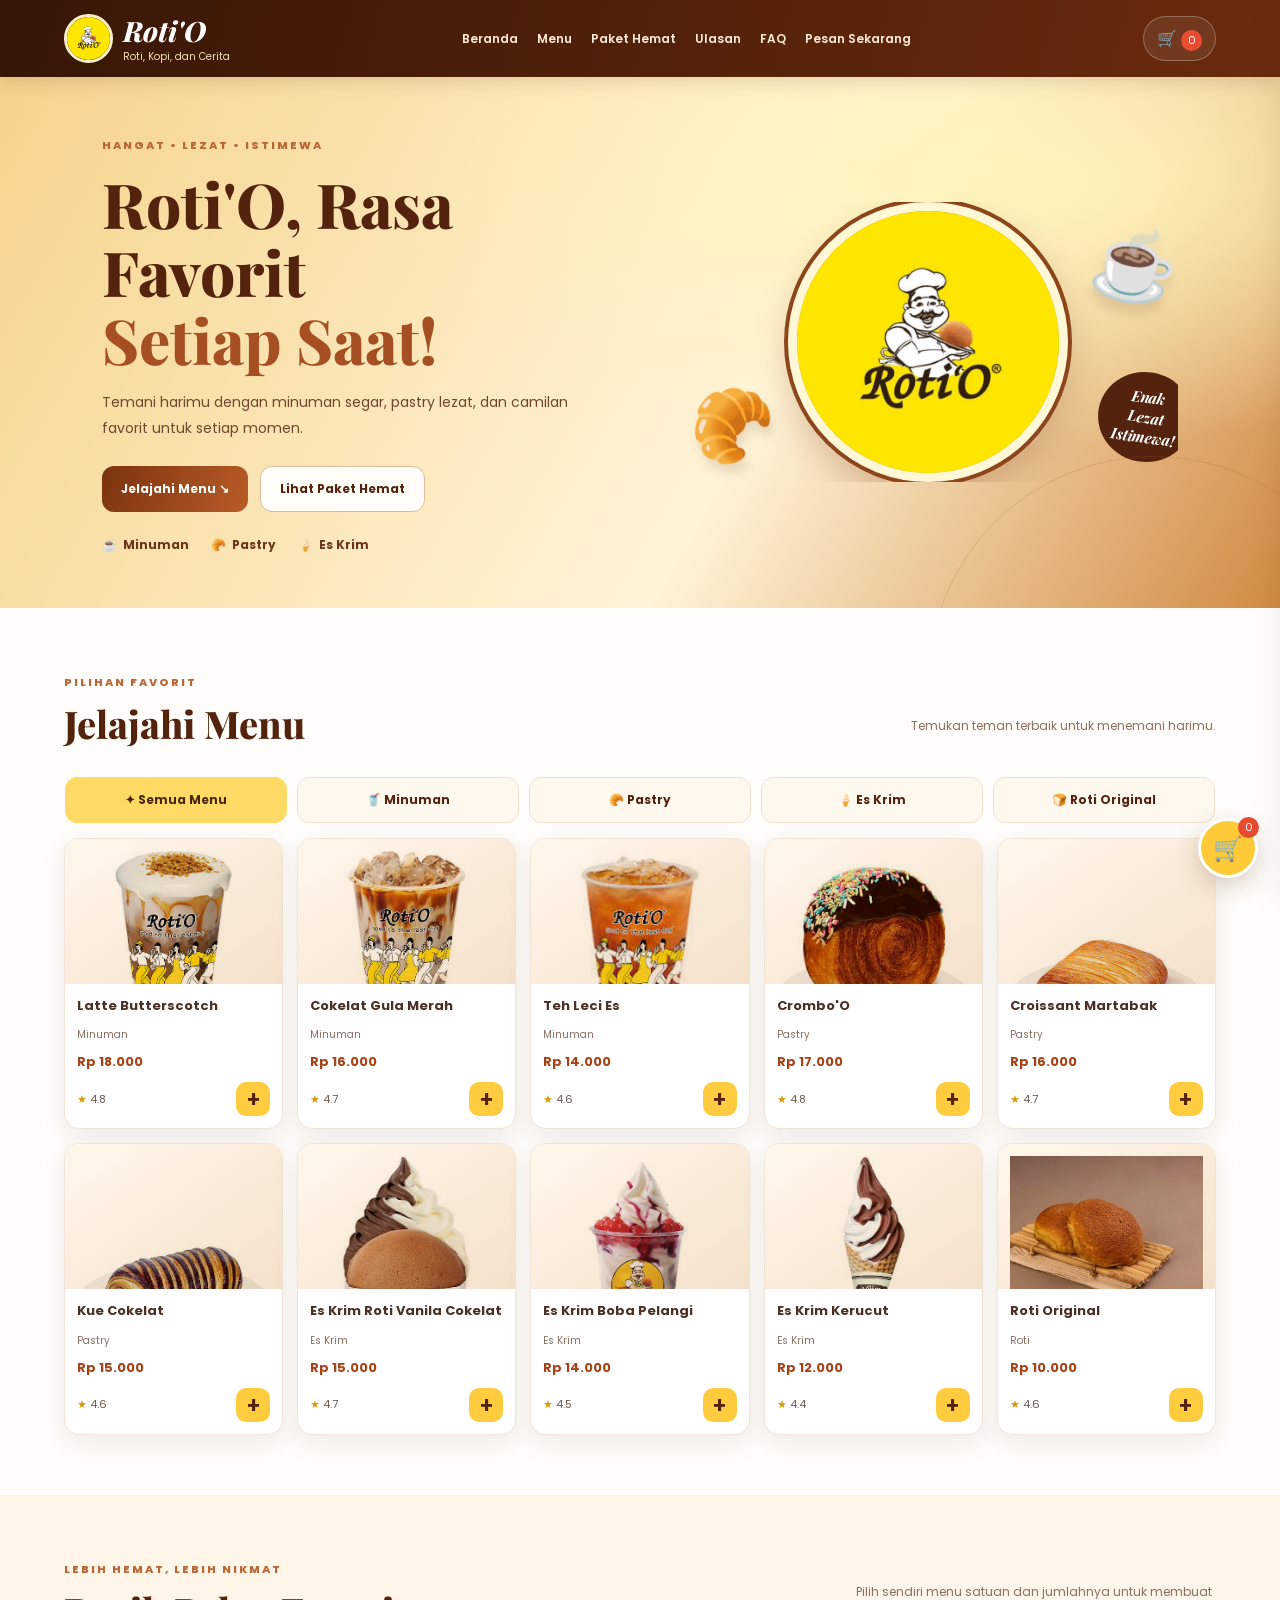
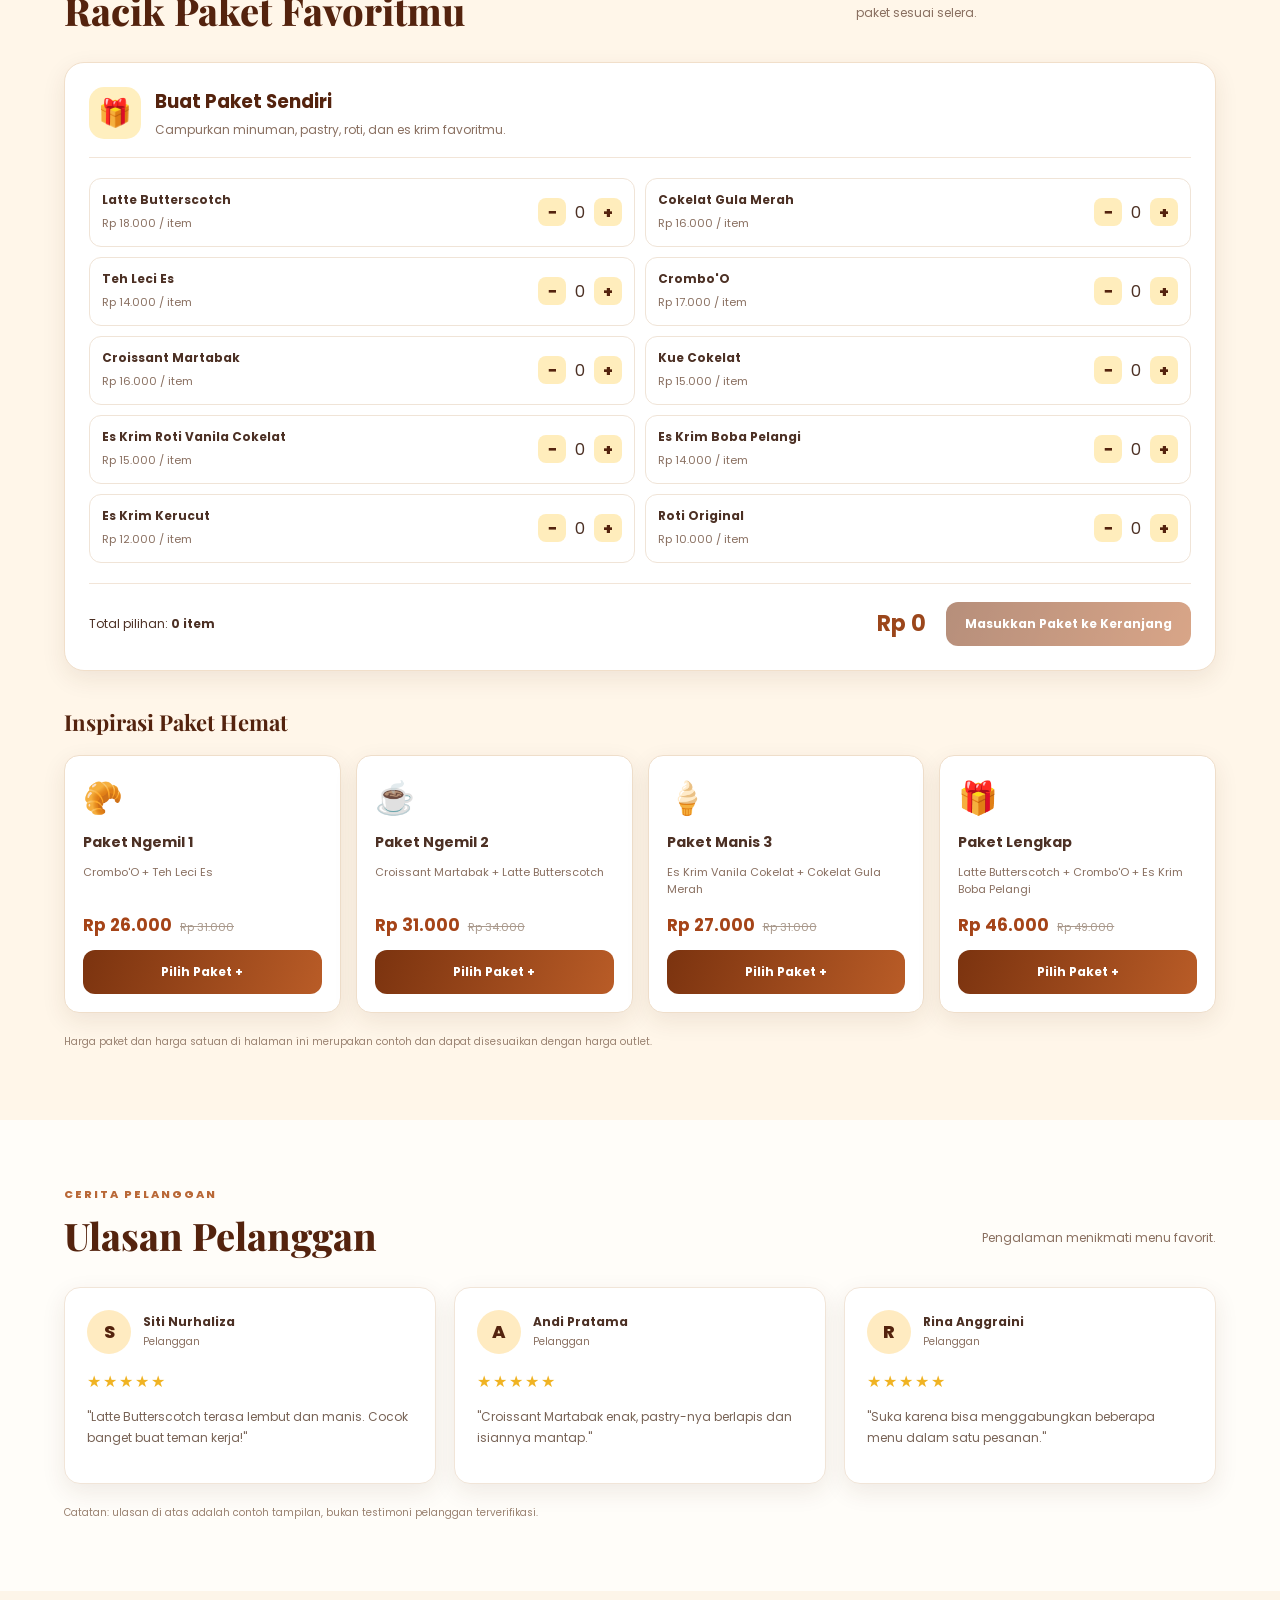
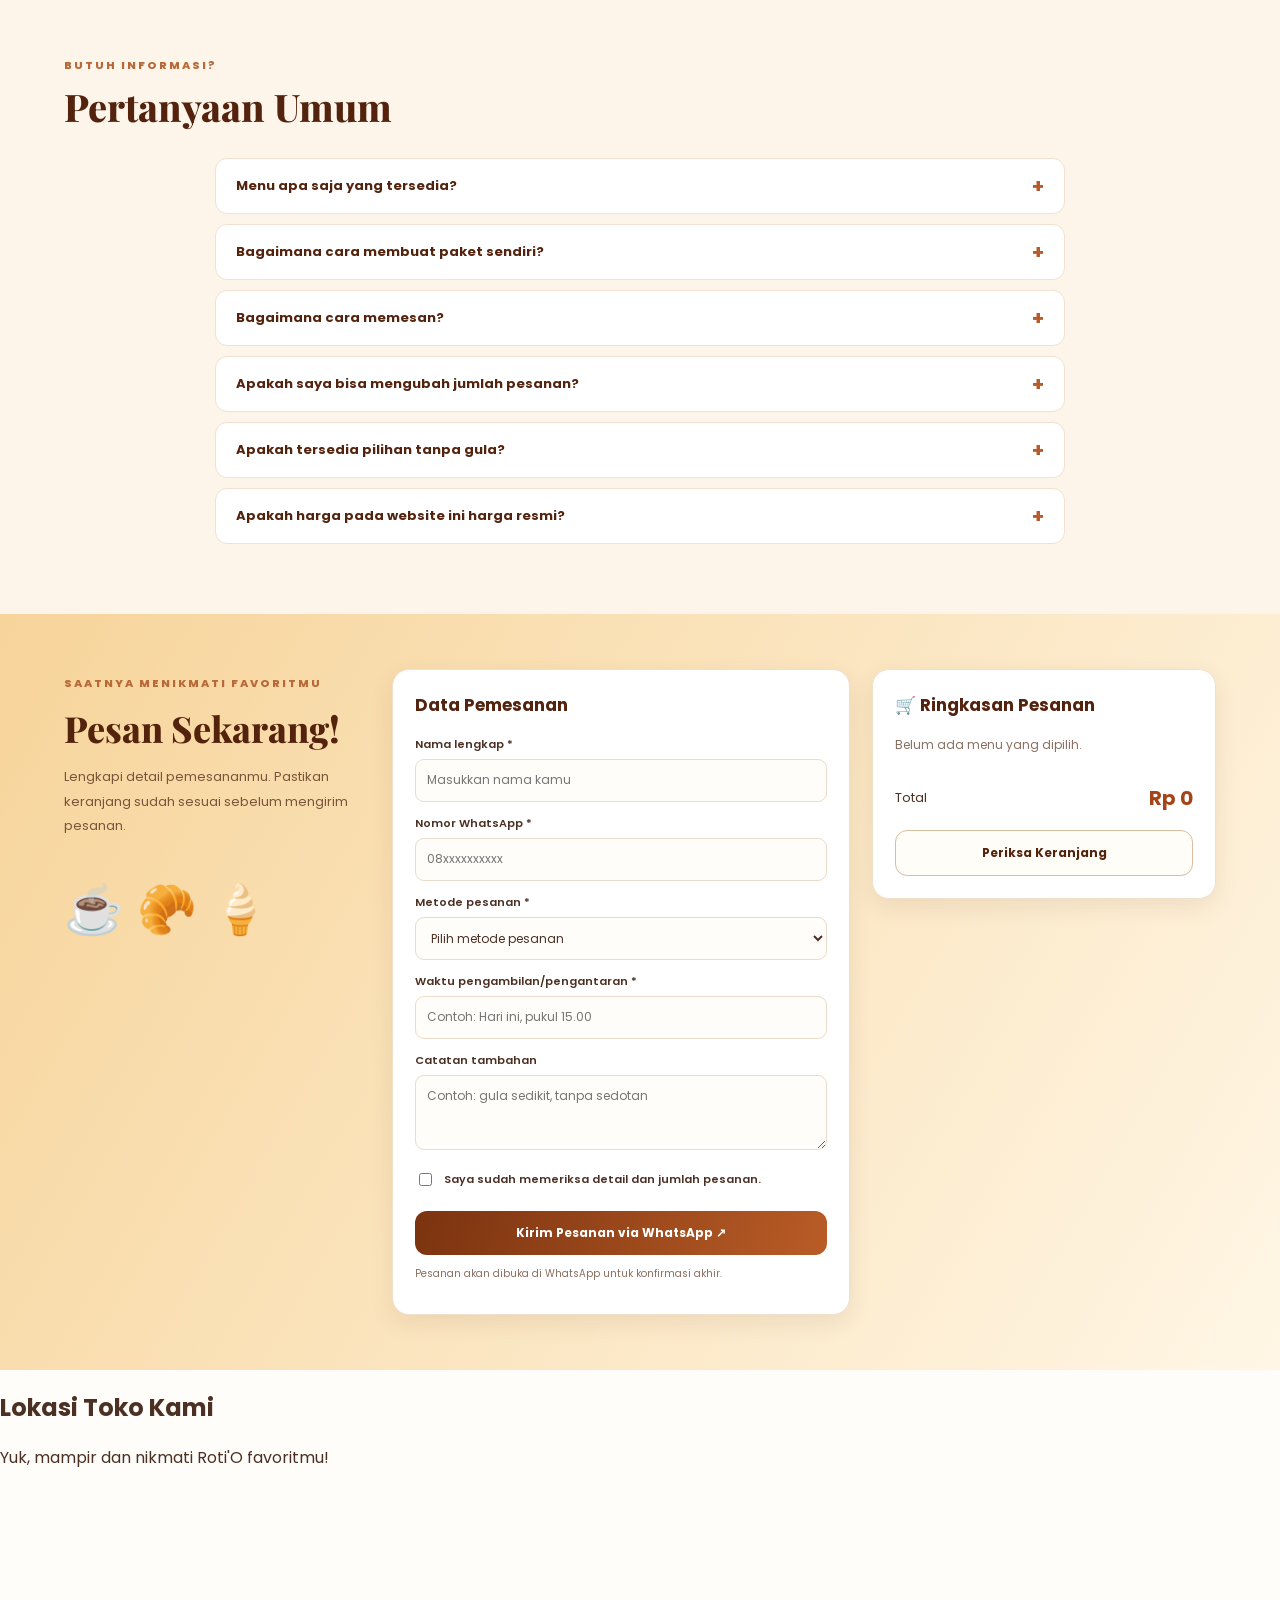
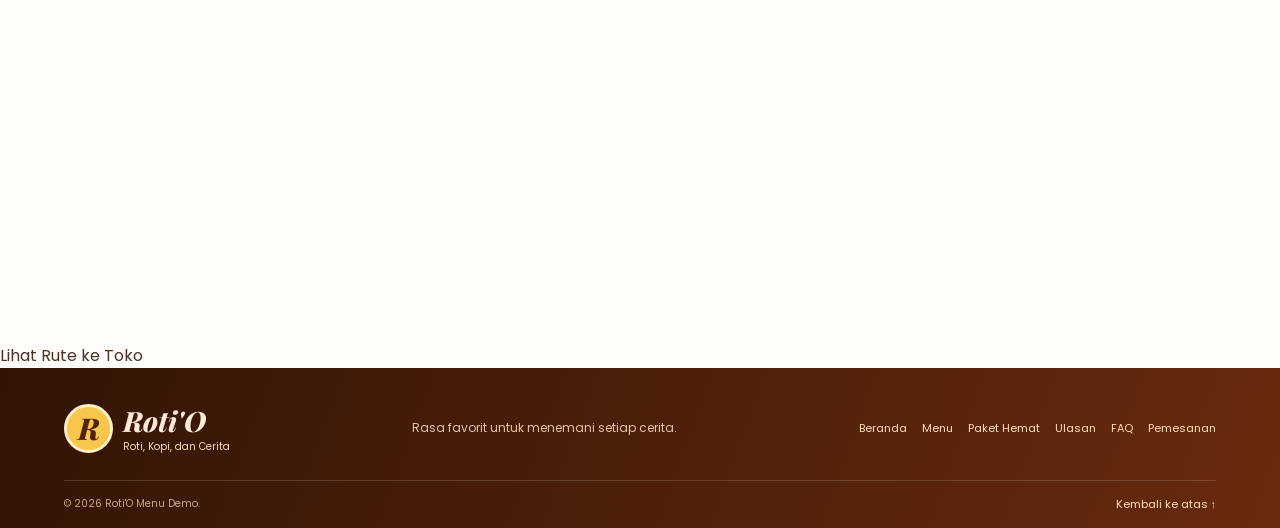
==== index.html @ cf4d36ee "Update Google Maps iframe and link" ====
<!DOCTYPE html>
<html lang="id">
<head>
  <meta charset="UTF-8">
  <meta name="viewport" content="width=device-width, initial-scale=1.0">
  <meta name="theme-color" content="#5b260e">
  <title>Roti'O - Rasa Favorit Setiap Saat</title>
  <link rel="stylesheet" href="style.css">
  <link rel="preconnect" href="https://fonts.googleapis.com">
  <link href="https://fonts.googleapis.com/css2?family=Poppins:wght@400;500;600;700;800&family=Playfair+Display:wght@700;800&display=swap" rel="stylesheet">
</head>
<body>

<header class="header" id="beranda">
  <a href="#beranda" class="brand">
    <img src="hero.png" alt="Logo Roti'O" class="logo">
    <span><b>Roti'O</b><small>Roti, Kopi, dan Cerita</small></span>
  </a>

  <button class="menu-toggle" id="menuToggle" aria-label="Buka navigasi">☰</button>

  <nav class="navigation" id="navigation">
    <a href="#beranda">Beranda</a>
    <a href="#menu">Menu</a>
    <a href="#paket">Paket Hemat</a>
    <a href="#ulasan">Ulasan</a>
    <a href="#faq">FAQ</a>
    <a href="#pemesanan">Pesan Sekarang</a>
  </nav>

  <button class="header-cart" id="headerCart" aria-label="Buka keranjang">
    🛒 <span id="headerCount">0</span>
  </button>
</header>

<main>
  <section class="hero">
    <div class="hero-content">
      <span class="eyebrow">HANGAT • LEZAT • ISTIMEWA</span>
      <h1>Roti'O, Rasa Favorit <span>Setiap Saat!</span></h1>
      <p>Temani harimu dengan minuman segar, pastry lezat, dan camilan favorit untuk setiap momen.</p>
      <div class="hero-actions">
        <a href="#menu" class="btn btn-primary">Jelajahi Menu ↘</a>
        <a href="#paket" class="btn btn-outline">Lihat Paket Hemat</a>
      </div>
      <div class="hero-stats">
        <span>☕ <b>Minuman</b></span>
        <span>🥐 <b>Pastry</b></span>
        <span>🍦 <b>Es Krim</b></span>
      </div>
    </div>

    <div class="hero-visual">
      <div class="hero-circle">
          <img src="hero.png" alt="Logo Roti'O">
      </div>
      <div class="hero-food food-one">🥐</div>
      <div class="hero-food food-two">☕</div>
      <div class="hero-sticker">Enak<br>Lezat<br>Istimewa!</div>
    </div>
  </section>

  <section class="section" id="menu">
    <div class="section-heading">
      <div><span class="eyebrow">PILIHAN FAVORIT</span><h2>Jelajahi Menu</h2></div>
      <p>Temukan teman terbaik untuk menemani harimu.</p>
    </div>

    <div class="category-nav" id="categoryNav">
      <button class="category active" data-category="Semua">✦ Semua Menu</button>
      <button class="category" data-category="Minuman">🥤 Minuman</button>
      <button class="category" data-category="Pastry">🥐 Pastry</button>
      <button class="category" data-category="Es Krim">🍦 Es Krim</button>
      <button class="category" data-category="Roti">🍞 Roti Original</button>
    </div>

    <div class="menu-grid" id="menuGrid"></div>
  </section>

  <section class="section package-section" id="paket">
    <div class="section-heading">
      <div><span class="eyebrow">LEBIH HEMAT, LEBIH NIKMAT</span><h2>Racik Paket Favoritmu</h2></div>
      <p>Pilih sendiri menu satuan dan jumlahnya untuk membuat paket sesuai selera.</p>
    </div>

    <div class="package-builder">
      <div class="builder-intro">
        <span class="builder-icon">🎁</span>
        <div><h3>Buat Paket Sendiri</h3><p>Campurkan minuman, pastry, roti, dan es krim favoritmu.</p></div>
      </div>
      <div id="packageChoices" class="package-choices"></div>
      <div class="builder-footer">
        <span>Total pilihan: <b id="packageQuantity">0 item</b></span>
        <strong id="packageTotal">Rp0</strong>
        <button class="btn btn-primary" id="addPackage">Masukkan Paket ke Keranjang</button>
      </div>
    </div>

    <h3 class="subheading">Inspirasi Paket Hemat</h3>
    <div class="preset-grid" id="presetGrid"></div>
    <p class="disclaimer">Harga paket dan harga satuan di halaman ini merupakan contoh dan dapat disesuaikan dengan harga outlet.</p>
  </section>

  <section class="section review-section" id="ulasan">
    <div class="section-heading">
      <div><span class="eyebrow">CERITA PELANGGAN</span><h2>Ulasan Pelanggan</h2></div>
      <p>Pengalaman menikmati menu favorit.</p>
    </div>
    <div class="review-grid">
      <article class="review-card">
        <div class="review-person"><div class="avatar">S</div><div><b>Siti Nurhaliza</b><small>Pelanggan</small></div></div>
        <div class="stars">★★★★★</div>
        <p>"Latte Butterscotch terasa lembut dan manis. Cocok banget buat teman kerja!"</p>
      </article>
      <article class="review-card">
        <div class="review-person"><div class="avatar">A</div><div><b>Andi Pratama</b><small>Pelanggan</small></div></div>
        <div class="stars">★★★★★</div>
        <p>"Croissant Martabak enak, pastry-nya berlapis dan isiannya mantap."</p>
      </article>
      <article class="review-card">
        <div class="review-person"><div class="avatar">R</div><div><b>Rina Anggraini</b><small>Pelanggan</small></div></div>
        <div class="stars">★★★★★</div>
        <p>"Suka karena bisa menggabungkan beberapa menu dalam satu pesanan."</p>
      </article>
    </div>
    <p class="disclaimer">Catatan: ulasan di atas adalah contoh tampilan, bukan testimoni pelanggan terverifikasi.</p>
  </section>

  <section class="section faq-section" id="faq">
    <div class="section-heading">
      <div><span class="eyebrow">BUTUH INFORMASI?</span><h2>Pertanyaan Umum</h2></div>
    </div>
    <div class="faq-list">
      <details><summary>Menu apa saja yang tersedia?</summary><p>Tersedia minuman, pastry, es krim, dan roti original. Pilihan dapat dilihat pada bagian Menu.</p></details>
      <details><summary>Bagaimana cara membuat paket sendiri?</summary><p>Buka bagian Paket Hemat, atur jumlah masing-masing menu, lalu masukkan paket ke keranjang.</p></details>
      <details><summary>Bagaimana cara memesan?</summary><p>Pilih menu atau paket, periksa keranjang, isi form pemesanan, lalu kirim detail pesanan melalui WhatsApp.</p></details>
      <details><summary>Apakah saya bisa mengubah jumlah pesanan?</summary><p>Bisa. Gunakan tombol tambah dan kurang pada keranjang sebelum mengirim pesanan.</p></details>
      <details><summary>Apakah tersedia pilihan tanpa gula?</summary><p>Ketersediaan opsi khusus bergantung pada menu dan outlet. Tuliskan permintaanmu di kolom catatan.</p></details>
      <details><summary>Apakah harga pada website ini harga resmi?</summary><p>Harga contoh perlu diperiksa dan diganti dengan harga resmi outlet sebelum website dipublikasikan.</p></details>
    </div>
  </section>

  <section class="order-section" id="pemesanan">
    <div class="order-intro">
      <span class="eyebrow">SAATNYA MENIKMATI FAVORITMU</span>
      <h2>Pesan Sekarang!</h2>
      <p>Lengkapi detail pemesananmu. Pastikan keranjang sudah sesuai sebelum mengirim pesanan.</p>
      <div class="order-decoration">☕ 🥐 🍦</div>
    </div>

    <form id="orderForm" class="order-form">
      <h3>Data Pemesanan</h3>
      <label for="customerName">Nama lengkap *</label>
      <input id="customerName" name="customerName" type="text" placeholder="Masukkan nama kamu" required>

      <label for="customerPhone">Nomor WhatsApp *</label>
      <input id="customerPhone" name="customerPhone" type="tel" placeholder="08xxxxxxxxxx" required>

      <label for="orderType">Metode pesanan *</label>
      <select id="orderType" name="orderType" required>
        <option value="">Pilih metode pesanan</option>
        <option value="Ambil di outlet">Ambil di outlet</option>
        <option value="Antar ke alamat">Antar ke alamat</option>
      </select>

      <label for="pickupTime">Waktu pengambilan/pengantaran *</label>
      <input id="pickupTime" name="pickupTime" type="text" placeholder="Contoh: Hari ini, pukul 15.00" required>

      <div id="addressGroup" class="hidden">
        <label for="customerAddress">Alamat pengantaran *</label>
        <textarea id="customerAddress" name="customerAddress" placeholder="Masukkan alamat lengkap"></textarea>
      </div>

      <label for="notes">Catatan tambahan</label>
      <textarea id="notes" name="notes" placeholder="Contoh: gula sedikit, tanpa sedotan"></textarea>

      <label class="terms"><input type="checkbox" id="agreeTerms" required> Saya sudah memeriksa detail dan jumlah pesanan.</label>
      <button type="submit" class="btn btn-primary submit-order">Kirim Pesanan via WhatsApp ↗</button>
      <p class="form-note">Pesanan akan dibuka di WhatsApp untuk konfirmasi akhir.</p>
    </form>

    <aside class="order-summary">
      <h3>🛒 Ringkasan Pesanan</h3>
      <div id="orderSummaryItems"><p class="empty-text">Belum ada menu yang dipilih.</p></div>
      <div class="summary-total"><span>Total</span><strong id="orderTotal">Rp0</strong></div>
      <button type="button" id="reviewCart" class="btn btn-outline full-width">Periksa Keranjang</button>
    </aside>
  </section>
</main>


<section class="lokasi" id="lokasi">
    <h2>Lokasi Toko Kami</h2>
    <p>Yuk, mampir dan nikmati Roti'O favoritmu!</p>

    <div class="map-container">
        <iframe src="https://www.google.com/maps/embed?pb=!1m18!1m12!1m3!1d3961.1015906563875!2d107.54718071018618!3d-6.878431093091728!2m3!1f0!2f0!3f0!3m2!1i1024!2i768!4f13.1!3m3!1m2!1s0x2e68e5e55989d4a5%3A0x6aa16926b59cdbc6!2sRoti%20O%20Coffee%20Cimahi!5e0!3m2!1sid!2sid!4v1793242354058!5m2!1sid!2sid" width="600" height="450" style="border:0;" allowfullscreen="" loading="lazy" referrerpolicy="strict-origin-when-cross-origin"></iframe>
        </iframe>
    </div>

    <a
        href="https://maps.app.goo.gl/ExKhzPgzn8YVmxwx9"
        target="_blank"
        rel="noopener noreferrer"
        class="tombol-maps">
        Lihat Rute ke Toko
    </a>
</section>

<footer class="footer">
  <div class="footer-main">
    <a class="footer-brand" href="#beranda"><span class="logo">R</span><span><b>Roti'O</b><small>Roti, Kopi, dan Cerita</small></span></a>
    <p>Rasa favorit untuk menemani setiap cerita.</p>
    <div class="footer-links">
      <a href="#beranda">Beranda</a><a href="#menu">Menu</a><a href="#paket">Paket Hemat</a><a href="#ulasan">Ulasan</a><a href="#faq">FAQ</a><a href="#pemesanan">Pemesanan</a>
    </div>
  </div>
  <div class="footer-bottom"><span>© <span id="year"></span> Roti'O Menu Demo.</span><a href="#beranda">Kembali ke atas ↑</a></div>
</footer>

<div class="cart-backdrop" id="cartBackdrop"></div>
<aside class="cart-panel" id="cartPanel" aria-label="Keranjang belanja" aria-hidden="true">
  <div class="cart-header"><div><span class="eyebrow">PESANANMU</span><h2>Keranjang</h2></div><button id="closeCart" class="close-cart" aria-label="Tutup keranjang">✕</button></div>
  <div class="cart-items" id="cartItems"></div>
  <div class="cart-bottom"><div class="summary-total"><span>Total belanja</span><strong id="cartTotal">Rp0</strong></div><button id="goCheckout" class="btn btn-primary full-width">Lanjut ke Pemesanan ↓</button><button id="clearCart" class="clear-cart">Kosongkan keranjang</button></div>
</aside>

<button class="floating-cart" id="floatingCart" aria-label="Buka keranjang">🛒<span id="floatingCount">0</span></button>
<div class="toast" id="toast" role="status"></div>

<script src="script.js"></script>
</body>
</html>
---- style.css ----
:root {
  --brown: #54230e;
  --brown-2: #783716;
  --caramel: #b96837;
  --gold: #f6c64d;
  --cream: #fff8ed;
  --text: #4c3024;
  --muted: #896f60;
  --white: #fff;
  --shadow: 0 8px 24px rgba(83, 40, 17, .09);
}

* {
  box-sizing: border-box;
}

html {
  scroll-behavior: smooth;
  scroll-padding-top: 90px;
}

body {
  margin: 0;
  font-family: 'Poppins', sans-serif;
  color: var(--text);
  background: #fffdf9;
}

a {
  color: inherit;
  text-decoration: none;
}

button,
input,
select,
textarea {
  font: inherit;
}

button {
  cursor: pointer;
}

section[id] {
  scroll-margin-top: 90px;
}

/* =========================
   HEADER DAN LOGO
========================= */

.header {
  position: sticky;
  top: 0;
  z-index: 50;
  min-height: 76px;
  padding: 12px 5%;
  display: flex;
  align-items: center;
  justify-content: space-between;
  gap: 20px;
  color: white;
  background: linear-gradient(105deg, #371606, #6b2b0d);
  box-shadow: 0 4px 18px #36180922;
}

.brand,
.footer-brand {
  display: flex;
  align-items: center;
  gap: 10px;
  flex-shrink: 0;
}

.brand b,
.footer-brand b {
  display: block;
  font: italic 800 28px 'Playfair Display', serif;
}

.brand small,
.footer-brand small {
  display: block;
  font-size: 10px;
  color: #f6ddba;
}

/* Logo kecil bulat di kiri atas */
.brand .logo,
.logo {
  width: 49px;
  height: 49px;
  min-width: 49px;
  border-radius: 50%;
  display: grid;
  place-items: center;
  overflow: hidden;
  background: var(--gold);
  color: var(--brown);
  border: 3px solid #fff0c8;
  font: italic 800 30px 'Playfair Display', serif;
}

.brand .logo img {
  display: block;
  width: 100%;
  height: 100%;
  object-fit: cover;
  object-position: center;
  border-radius: 50%;
}

.navigation {
  display: flex;
  align-items: center;
  gap: 19px;
}

.navigation a {
  font-size: 12px;
  font-weight: 600;
  color: #ffead3;
  transition: .2s;
}

.navigation a:hover,
.navigation a:focus {
  color: var(--gold);
}

.header-cart {
  border: 1px solid #ffffff44;
  border-radius: 24px;
  padding: 9px 13px;
  background: #ffffff13;
  color: white;
  white-space: nowrap;
}

.header-cart span,
.floating-cart span {
  display: inline-grid;
  place-items: center;
  min-width: 21px;
  height: 21px;
  padding: 0 5px;
  border-radius: 50%;
  background: #e74b30;
  color: white;
  font-size: 11px;
}

.menu-toggle {
  display: none;
  color: white;
  background: transparent;
  border: 0;
  font-size: 25px;
}

/* =========================
   HERO / HALAMAN UTAMA
========================= */

.hero {
  min-height: 395px;
  padding: 54px 8%;
  display: grid;
  grid-template-columns: 1.05fr .95fr;
  align-items: center;
  gap: 25px;
  overflow: hidden;
  position: relative;
  background:
    radial-gradient(ellipse at 80% 20%, #fff4bb, transparent 44%),
    linear-gradient(120deg, #f6d38c, #fff4d8 60%, #d18a42);
}

.hero::after {
  content: '';
  position: absolute;
  width: 450px;
  height: 450px;
  border-radius: 50%;
  border: 1px solid #a95b2733;
  right: -100px;
  bottom: -300px;
  pointer-events: none;
}

.eyebrow {
  color: var(--caramel);
  font-size: 11px;
  font-weight: 800;
  letter-spacing: 2px;
}

.hero h1 {
  max-width: 570px;
  font: 800 clamp(36px, 5vw, 62px)/1.1 'Playfair Display', serif;
  color: var(--brown);
  margin: 14px 0;
}

.hero h1 span {
  color: #a64f22;
  display: block;
}

.hero-content > p {
  max-width: 480px;
  line-height: 1.9;
  color: #70472e;
  font-size: 14px;
}

.hero-actions {
  display: flex;
  flex-wrap: wrap;
  gap: 12px;
  margin: 24px 0;
}

.btn {
  border: 0;
  border-radius: 12px;
  padding: 13px 19px;
  display: inline-flex;
  align-items: center;
  justify-content: center;
  gap: 7px;
  font-weight: 700;
  font-size: 12px;
  transition: transform .2s, box-shadow .2s;
}

.btn:hover {
  transform: translateY(-2px);
  box-shadow: 0 7px 18px #54230e20;
}

.btn-primary {
  color: white;
  background: linear-gradient(110deg, #7b330f, #b95c27);
}

.btn-outline {
  color: var(--brown);
  background: #fffdf8;
  border: 1px solid #d8bda1;
}

.hero-stats {
  display: flex;
  gap: 22px;
  font-size: 12px;
  color: #6b351b;
}

.hero-stats span {
  display: flex;
  align-items: center;
  gap: 6px;
}

/* Foto utama berbentuk bulat */

.hero-visual {
  position: relative;
  min-width: 0;
  min-height: 280px;
  display: grid;
  place-items: center;
  overflow: hidden;
}

.hero-circle {
  position: relative;
  width: min(280px, 75%);
  aspect-ratio: 1 / 1;
  height: auto;
  border: 9px solid #fff7d5;
  outline: 4px solid #8d461b;
  border-radius: 50%;
  background: radial-gradient(circle, #ffdc43 40%, #e8a900 75%);
  display: grid;
  place-items: center;
  overflow: hidden;
  box-shadow: 0 15px 35px #78371640;
}

.hero-circle img {
  display: block;
  width: 100%;
  height: 100%;
  object-fit: contain;
  object-position: center;
  border-radius: 50%;
}

.hero-logo {
  font: italic 800 42px 'Playfair Display', serif;
  color: #42200c;
  text-align: center;
  text-shadow: 1px 2px #fff5c4;
}

.hero-logo small {
  display: block;
  font: 600 10px 'Poppins', sans-serif;
}

.hero-food {
  position: absolute;
  font-size: 70px;
  filter: drop-shadow(0 10px 5px #62311722);
}

.food-one {
  bottom: 4px;
  left: 2%;
  transform: rotate(-15deg);
}

.food-two {
  top: 10px;
  right: 0;
  transform: rotate(10deg);
}

.hero-sticker {
  position: absolute;
  right: -3%;
  bottom: 20px;
  transform: rotate(8deg);
  padding: 15px;
  border-radius: 50%;
  background: var(--brown);
  color: white;
  text-align: center;
  font: italic 700 15px 'Playfair Display', serif;
}

/* =========================
   BAGIAN MENU
========================= */

.section {
  padding: 60px 5%;
}

.section-heading {
  display: flex;
  align-items: end;
  justify-content: space-between;
  gap: 20px;
  margin-bottom: 26px;
}

.section-heading h2,
.order-intro h2 {
  margin: 5px 0 0;
  color: var(--brown);
  font: 800 clamp(26px, 3vw, 38px) 'Playfair Display', serif;
}

.section-heading > p {
  max-width: 360px;
  font-size: 12px;
  line-height: 1.8;
  color: var(--muted);
}

.category-nav {
  display: flex;
  gap: 10px;
  overflow-x: auto;
  padding: 2px 1px 15px;
}

.category {
  flex: 1;
  min-width: max-content;
  border: 1px solid #f0e2d2;
  border-radius: 12px;
  padding: 13px 16px;
  color: var(--brown);
  background: #fff8ef;
  font-size: 12px;
  font-weight: 700;
}

.category.active,
.category:hover {
  color: #4c250a;
  background: #ffda64;
  border-color: #ffda64;
}

.menu-grid {
  display: grid;
  grid-template-columns: repeat(5, minmax(0, 1fr));
  gap: 14px;
}

.menu-card {
  min-width: 0;
  border: 1px solid #f0e5d8;
  border-radius: 15px;
  overflow: hidden;
  background: white;
  box-shadow: var(--shadow);
  transition: .2s;
}

.menu-card:hover {
  transform: translateY(-4px);
  box-shadow: 0 12px 28px #54230e18;
}

.menu-picture {
  height: 145px;
  display: grid;
  place-items: center;
  padding: 12px;
  background: linear-gradient(145deg, #fff7ec, #f4e1ca);
  overflow: hidden;
}

.menu-picture img {
  width: 100%;
  height: 100%;
  object-fit: contain;
  mix-blend-mode: multiply;
}

.menu-emoji {
  font-size: 70px;
}

.menu-info {
  padding: 12px;
}

.menu-info h3 {
  margin: 0 0 5px;
  font-size: 13px;
  line-height: 1.5;
}

.menu-info .category-label {
  color: var(--muted);
  font-size: 10px;
}

.menu-price {
  color: #a54418;
  font-weight: 700;
  font-size: 13px;
  margin-top: 7px;
}

.menu-bottom {
  display: flex;
  align-items: center;
  justify-content: space-between;
  gap: 5px;
  margin-top: 10px;
}

.rating {
  color: #d89b08;
  font-size: 11px;
}

.add-btn {
  width: 34px;
  height: 34px;
  border: 0;
  border-radius: 10px;
  background: #ffcc3f;
  color: #54230e;
  font-size: 22px;
  font-weight: 600;
}

.add-btn:hover {
  background: #f5b814;
}

/* =========================
   BAGIAN PAKET HEMAT
========================= */

.package-section {
  background: #fff6e9;
}

.package-builder {
  background: white;
  border: 1px solid #f1dfca;
  border-radius: 20px;
  padding: 24px;
  box-shadow: var(--shadow);
}

.builder-intro {
  display: flex;
  gap: 14px;
  align-items: center;
  padding-bottom: 18px;
  border-bottom: 1px solid #f2e5d8;
}

.builder-icon {
  width: 52px;
  height: 52px;
  display: grid;
  place-items: center;
  border-radius: 15px;
  background: #ffefbf;
  font-size: 27px;
}

.builder-intro h3 {
  margin: 0;
  color: var(--brown);
}

.builder-intro p {
  margin: 5px 0 0;
  font-size: 12px;
  color: var(--muted);
}

.package-choices {
  display: grid;
  grid-template-columns: repeat(2, minmax(0, 1fr));
  gap: 10px;
  padding: 20px 0;
}

.package-choice {
  display: flex;
  align-items: center;
  justify-content: space-between;
  gap: 10px;
  padding: 12px;
  border: 1px solid #f0e4d7;
  border-radius: 12px;
}

.package-choice b {
  display: block;
  font-size: 12px;
}

.package-choice small {
  color: var(--muted);
  font-size: 11px;
}

.quantity-controls {
  display: flex;
  align-items: center;
  gap: 9px;
}

.quantity-controls button {
  width: 28px;
  height: 28px;
  border: 0;
  border-radius: 8px;
  background: #ffedbc;
  color: var(--brown);
  font-weight: 800;
}

.builder-footer {
  display: flex;
  align-items: center;
  gap: 20px;
  flex-wrap: wrap;
  padding-top: 18px;
  border-top: 1px solid #f2e5d8;
}

.builder-footer > span {
  font-size: 12px;
}

.builder-footer > strong {
  margin-left: auto;
  font-size: 22px;
  color: #9b461b;
}

.subheading {
  margin: 36px 0 18px;
  font: 700 22px 'Playfair Display', serif;
  color: var(--brown);
}

.preset-grid {
  display: grid;
  grid-template-columns: repeat(4, minmax(0, 1fr));
  gap: 15px;
}

.preset-card {
  padding: 18px;
  background: white;
  border: 1px solid #efdeca;
  border-radius: 15px;
  box-shadow: var(--shadow);
}

.preset-card .preset-emoji {
  font-size: 32px;
}

.preset-card h3 {
  font-size: 14px;
  margin: 10px 0 5px;
}

.preset-card p {
  min-height: 36px;
  color: var(--muted);
  font-size: 11px;
  line-height: 1.6;
}

.preset-prices {
  display: flex;
  align-items: baseline;
  gap: 8px;
  margin: 12px 0;
}

.preset-prices strong {
  color: #a54418;
  font-size: 17px;
}

.preset-prices del {
  color: #a9998c;
  font-size: 11px;
}

.preset-card .btn {
  width: 100%;
}

.disclaimer {
  color: #9a8271;
  font-size: 10px;
  line-height: 1.7;
  margin-top: 20px;
}

/* =========================
   BAGIAN ULASAN
========================= */

.review-section {
  background: #fffdf9;
}

.review-grid {
  display: grid;
  grid-template-columns: repeat(3, 1fr);
  gap: 18px;
}

.review-card {
  background: white;
  padding: 22px;
  border: 1px solid #f1e5d8;
  border-radius: 16px;
  box-shadow: var(--shadow);
}

.review-person {
  display: flex;
  align-items: center;
  gap: 12px;
}

.avatar {
  width: 44px;
  height: 44px;
  border-radius: 50%;
  background: #ffebc1;
  color: var(--brown);
  display: grid;
  place-items: center;
  font-weight: 800;
  font-size: 18px;
}

.review-person b,
.review-person small {
  display: block;
}

.review-person b {
  font-size: 12px;
}

.review-person small {
  font-size: 10px;
  color: var(--muted);
  margin-top: 3px;
}

.stars {
  color: #f0b323;
  letter-spacing: 2px;
  margin: 15px 0 8px;
}

.review-card p {
  font-size: 12px;
  line-height: 1.8;
  color: #786356;
}

/* =========================
   BAGIAN FAQ
========================= */

.faq-section {
  background: #fdf5e9;
}

.faq-list {
  max-width: 850px;
  margin: auto;
}

.faq-list details {
  background: white;
  border: 1px solid #f0e1d0;
  border-radius: 12px;
  margin: 10px 0;
  overflow: hidden;
}

.faq-list summary {
  cursor: pointer;
  padding: 17px 20px;
  font-size: 13px;
  font-weight: 700;
  color: var(--brown);
  list-style: none;
  display: flex;
  justify-content: space-between;
  gap: 15px;
}

.faq-list summary::-webkit-details-marker {
  display: none;
}

.faq-list summary::after {
  content: '+';
  color: #b65d2b;
  font-size: 20px;
  line-height: 1;
}

.faq-list details[open] summary::after {
  content: '−';
}

.faq-list details p {
  margin: 0;
  padding: 0 20px 18px;
  color: var(--muted);
  font-size: 12px;
  line-height: 1.9;
}

/* =========================
   FORM PEMESANAN
========================= */

.order-section {
  padding: 55px 5%;
  display: grid;
  grid-template-columns: .8fr 1.2fr .9fr;
  align-items: start;
  gap: 22px;
  background: linear-gradient(120deg, #f7d49a, #fff6e5);
}

.order-intro h2 {
  font-size: 36px;
  margin: 10px 0;
}

.order-intro p {
  font-size: 13px;
  line-height: 1.9;
  color: #79553c;
}

.order-decoration {
  margin-top: 35px;
  font-size: 48px;
}

.order-form,
.order-summary {
  background: white;
  border: 1px solid #f1dfca;
  border-radius: 17px;
  padding: 22px;
  box-shadow: var(--shadow);
}

.order-form h3,
.order-summary h3 {
  color: var(--brown);
  margin: 0 0 18px;
  font-size: 17px;
}

.order-form label {
  display: block;
  font-size: 11px;
  font-weight: 600;
  margin: 13px 0 6px;
}

.order-form input:not([type=checkbox]),
.order-form select,
.order-form textarea {
  width: 100%;
  min-height: 43px;
  border: 1px solid #eadbca;
  background: #fffdf9;
  border-radius: 9px;
  padding: 11px;
  color: var(--text);
  outline: none;
  font-size: 12px;
}

.order-form input:focus,
.order-form select:focus,
.order-form textarea:focus {
  border-color: #b96837;
  box-shadow: 0 0 0 3px #b9683718;
}

.order-form textarea {
  min-height: 75px;
  resize: vertical;
}

.order-form .terms {
  display: flex;
  gap: 9px;
  align-items: start;
  line-height: 1.7;
}

.terms input {
  accent-color: #9e4d22;
  margin-top: 3px;
}

.submit-order {
  width: 100%;
  margin-top: 16px;
}

.form-note {
  color: var(--muted);
  font-size: 10px;
  line-height: 1.7;
}

.hidden {
  display: none !important;
}

.order-summary {
  position: sticky;
  top: 95px;
}

.summary-line {
  display: flex;
  justify-content: space-between;
  align-items: start;
  gap: 12px;
  padding: 12px 0;
  border-bottom: 1px solid #f0e7de;
  font-size: 11px;
}

.summary-line small {
  display: block;
  color: var(--muted);
  margin-top: 4px;
}

.empty-text {
  color: var(--muted);
  font-size: 12px;
}

.summary-total {
  display: flex;
  justify-content: space-between;
  align-items: center;
  gap: 10px;
  padding: 17px 0;
  font-size: 13px;
}

.summary-total strong {
  color: #a54418;
  font-size: 20px;
}

.full-width {
  width: 100%;
}

.order-summary .btn-outline {
  width: 100%;
}

/* =========================
   FOOTER
========================= */

.footer {
  color: #ffead7;
  background: linear-gradient(110deg, #321406, #682b0d);
  padding: 34px 5% 15px;
}

.footer-main {
  display: flex;
  justify-content: space-between;
  align-items: center;
  gap: 25px;
  flex-wrap: wrap;
}

.footer-main > p {
  color: #e4c3a4;
  font-size: 12px;
}

.footer-links {
  display: flex;
  flex-wrap: wrap;
  gap: 15px;
}

.footer-links a,
.footer-bottom a {
  font-size: 11px;
  color: #ffdfb8;
}

.footer-links a:hover,
.footer-bottom a:hover {
  color: var(--gold);
}

.footer-bottom {
  display: flex;
  justify-content: space-between;
  gap: 15px;
  border-top: 1px solid #ffffff24;
  margin-top: 25px;
  padding-top: 15px;
  color: #c8a68b;
  font-size: 10px;
}

/* =========================
   KERANJANG BELANJA
========================= */

.floating-cart {
  position: fixed;
  z-index: 60;
  right: 22px;
  bottom: 22px;
  width: 60px;
  height: 60px;
  border: 3px solid white;
  border-radius: 50%;
  background: #ffca37;
  color: var(--brown);
  box-shadow: 0 8px 25px #54230e35;
  font-size: 24px;
}

.floating-cart span {
  position: absolute;
  top: -4px;
  right: -4px;
}

.cart-backdrop {
  position: fixed;
  inset: 0;
  z-index: 79;
  background: #170b0677;
  opacity: 0;
  visibility: hidden;
  transition: .25s;
}

.cart-backdrop.open {
  opacity: 1;
  visibility: visible;
}

.cart-panel {
  position: fixed;
  z-index: 80;
  top: 0;
  right: 0;
  width: min(440px, 100%);
  height: 100dvh;
  background: #fffdf9;
  box-shadow: -10px 0 40px #1f100b20;
  display: flex;
  flex-direction: column;
  transform: translateX(105%);
  transition: transform .3s;
}

.cart-panel.open {
  transform: translateX(0);
}

.cart-header {
  padding: 24px;
  display: flex;
  justify-content: space-between;
  align-items: center;
  border-bottom: 1px solid #efdfcf;
}

.cart-header h2 {
  margin: 5px 0 0;
  font: 800 28px 'Playfair Display', serif;
}

.close-cart {
  border: 0;
  background: #f6e7d7;
  color: var(--brown);
  width: 38px;
  height: 38px;
  border-radius: 50%;
  font-size: 18px;
}

.cart-items {
  flex: 1;
  overflow-y: auto;
  padding: 15px 24px;
}

.cart-item {
  display: grid;
  grid-template-columns: 1fr auto;
  gap: 10px;
  padding: 15px 0;
  border-bottom: 1px solid #eee0d1;
}

.cart-item h4 {
  margin: 0 0 5px;
  font-size: 12px;
}

.cart-item small {
  color: var(--muted);
  font-size: 11px;
}

.cart-item > strong {
  font-size: 12px;
  color: #9c481f;
}

.cart-item-controls {
  display: flex;
  align-items: center;
  gap: 9px;
  margin-top: 10px;
}

.cart-item-controls button {
  width: 27px;
  height: 27px;
  border: 0;
  border-radius: 7px;
  background: #ffebba;
  color: var(--brown);
  font-weight: 800;
}

.cart-bottom {
  padding: 18px 24px;
  border-top: 1px solid #efdfcf;
  background: white;
}

.clear-cart {
  display: block;
  border: 0;
  background: none;
  color: #9b6250;
  font-size: 11px;
  margin: 13px auto 0;
}

/* =========================
   NOTIFIKASI
========================= */

.toast {
  position: fixed;
  z-index: 100;
  bottom: 95px;
  left: 50%;
  transform: translate(-50%, 15px);
  padding: 12px 18px;
  border-radius: 12px;
  background: var(--brown);
  color: white;
  font-size: 12px;
  box-shadow: var(--shadow);
  opacity: 0;
  pointer-events: none;
  transition: .25s;
  text-align: center;
  width: max-content;
  max-width: 90%;
}

.toast.show {
  opacity: 1;
  transform: translate(-50%, 0);
}

/* =========================
   LAYAR BESAR
========================= */

@media (min-width: 1400px) {
  .section,
  .order-section {
    padding-left: max(5%, calc((100% - 1350px)/2));
    padding-right: max(5%, calc((100% - 1350px)/2));
  }
}

/* =========================
   TABLET
========================= */

@media (max-width: 1100px) {
  .navigation {
    gap: 11px;
  }

  .navigation a {
    font-size: 11px;
  }

  .menu-grid {
    grid-template-columns: repeat(4, minmax(0, 1fr));
  }

  .order-section {
    grid-template-columns: .8fr 1.2fr;
  }

  .order-summary {
    grid-column: 2;
    position: static;
  }
}

/* =========================
   HP / MOBILE
========================= */

/* =========================
   HP / MOBILE
========================= */

@media (max-width: 760px) {
  .header {
    padding: 10px 4%;
    gap: 10px;
    min-height: 67px;
  }

  .brand b {
    font-size: 24px;
  }

  .menu-toggle {
    display: block;
    margin-left: auto;
  }

  .navigation {
    display: none;
    position: absolute;
    top: 100%;
    left: 0;
    right: 0;
    padding: 12px 5% 18px;
    background: #54230e;
    flex-direction: column;
    align-items: stretch;
    gap: 0;
    box-shadow: 0 10px 15px #32140622;
  }

  .navigation.open {
    display: flex;
  }

  .navigation a {
    font-size: 13px;
    padding: 12px;
    border-bottom: 1px solid #ffffff18;
  }

  .header-cart {
    padding: 8px 10px;
  }

  .hero {
    padding: 40px 6%;
    grid-template-columns: 1fr;
    gap: 0;
  }

  .hero h1 {
    font-size: clamp(38px, 10vw, 55px);
  }

  .hero-visual {
    min-height: 245px;
  }

  .hero-circle {
    width: 210px;
    max-width: 75%;
  }

  .hero-logo {
    font-size: 35px;
  }

  .hero-food {
    font-size: 55px;
  }

  .hero-sticker {
    right: 2%;
    bottom: 5px;
  }

  .section {
    padding: 42px 4%;
  }

  .section-heading {
    align-items: flex-start;
    flex-direction: column;
    gap: 5px;
  }

  .section-heading > p {
    max-width: 100%;
  }

  /* MENU: 2 kolom, gamb

  
.lokasi {
    padding: 50px 20px;
    text-align: center;
    background-color: #fff8ef;
}

.lokasi h2 {
    color: #6b351d;
    margin-bottom: 10px;
}

.lokasi p {
    color: #654c3c;
    margin-bottom: 25px;
}

.map-container {
    max-width: 1000px;
    margin: auto;
    overflow: hidden;
    border-radius: 15px;
    border: 2px solid #e8d2bd;
}

.map-container iframe {
    display: block;
    width: 100%;
    border: 0;
}

.tombol-maps {
    display: inline-block;
    margin-top: 20px;
    padding: 12px 22px;
    background-color: #713d24;
    color: white;
    text-decoration: none;
    border-radius: 8px;
}

.tombol-maps:hover {
    background-color: #4e2818;
}
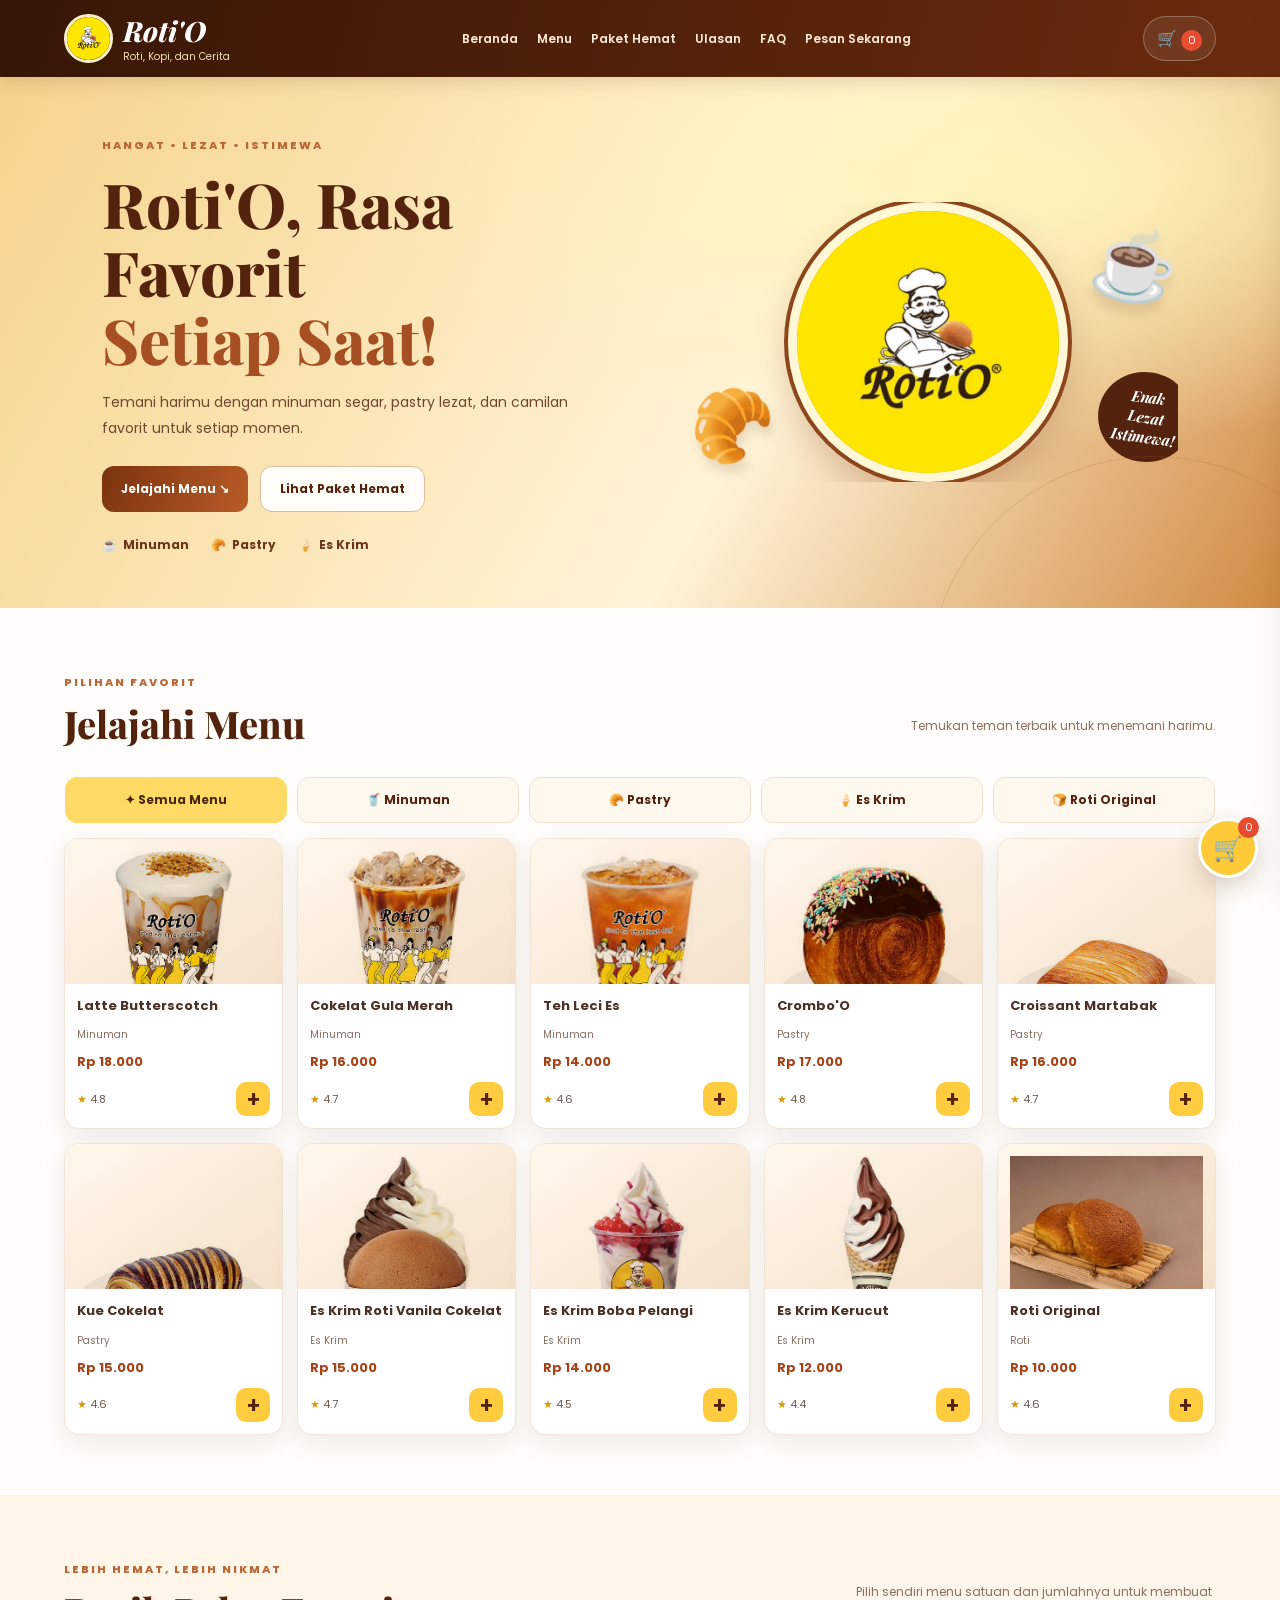
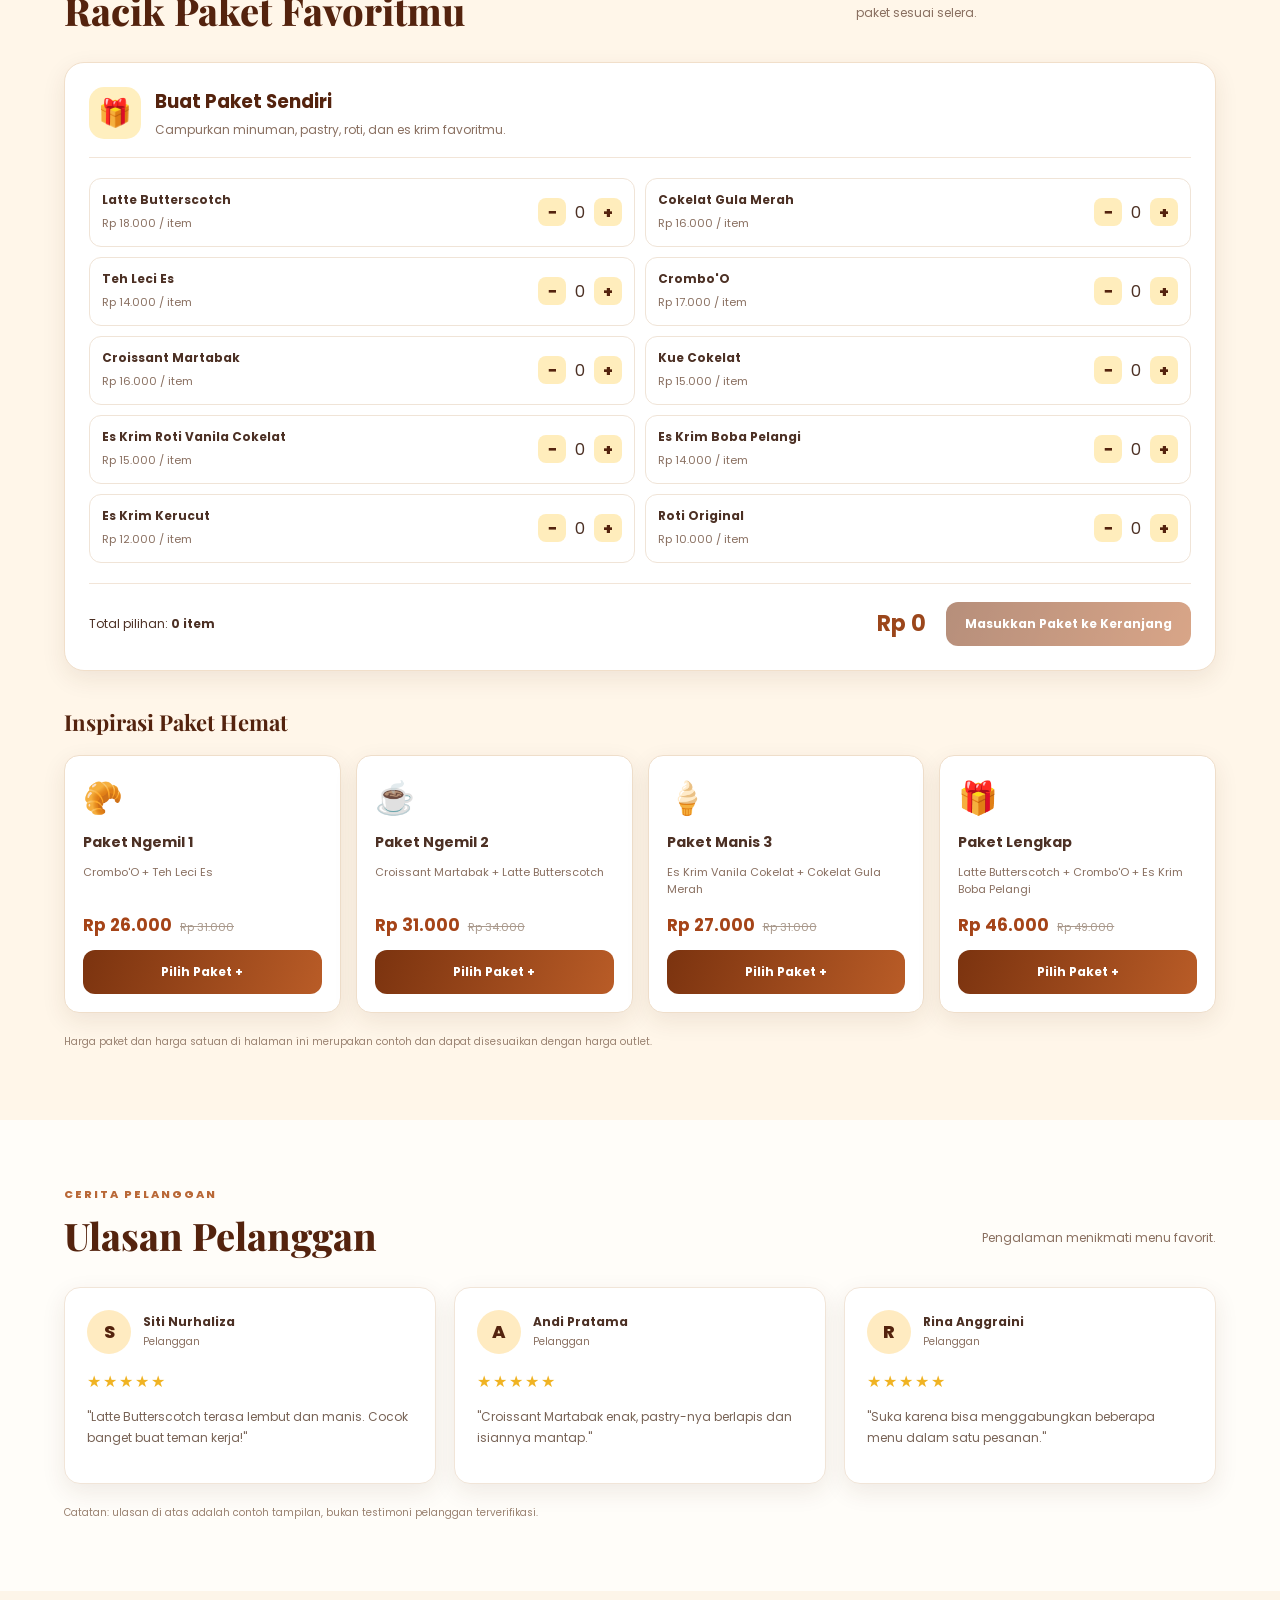
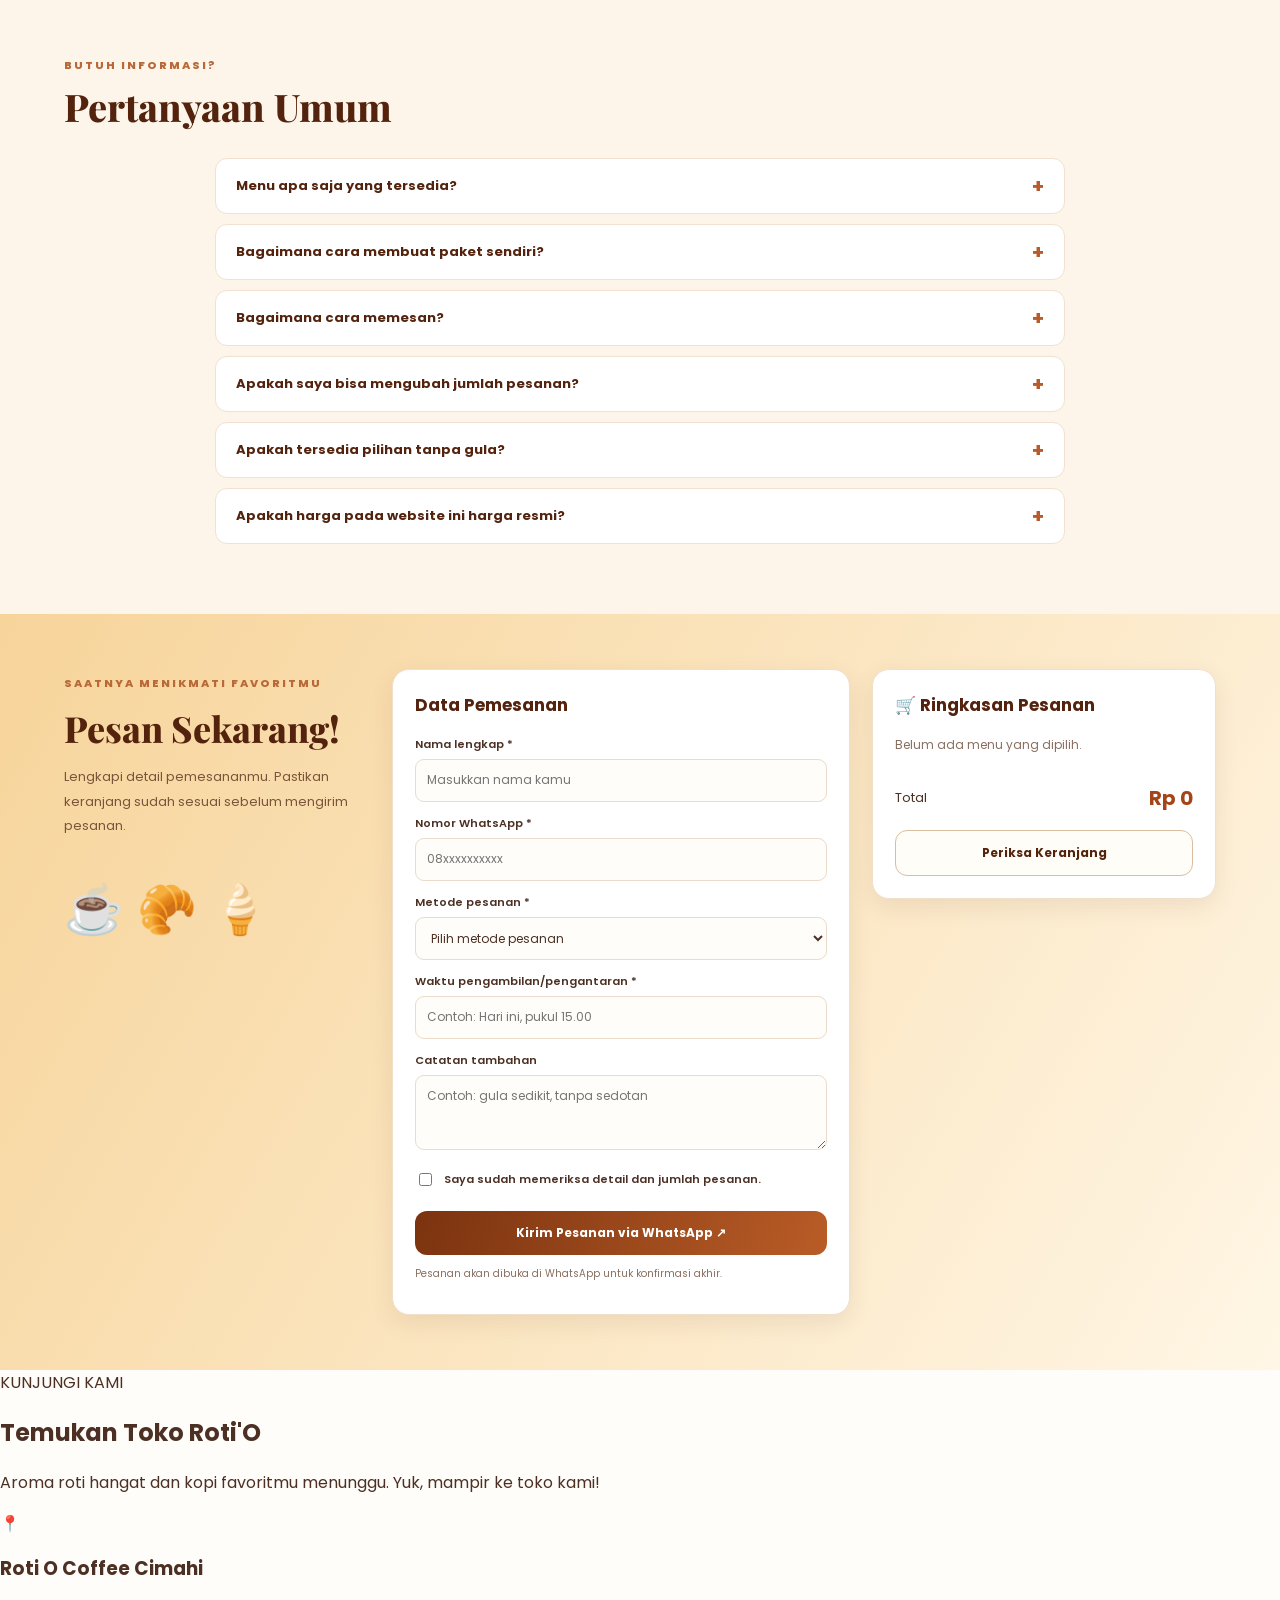
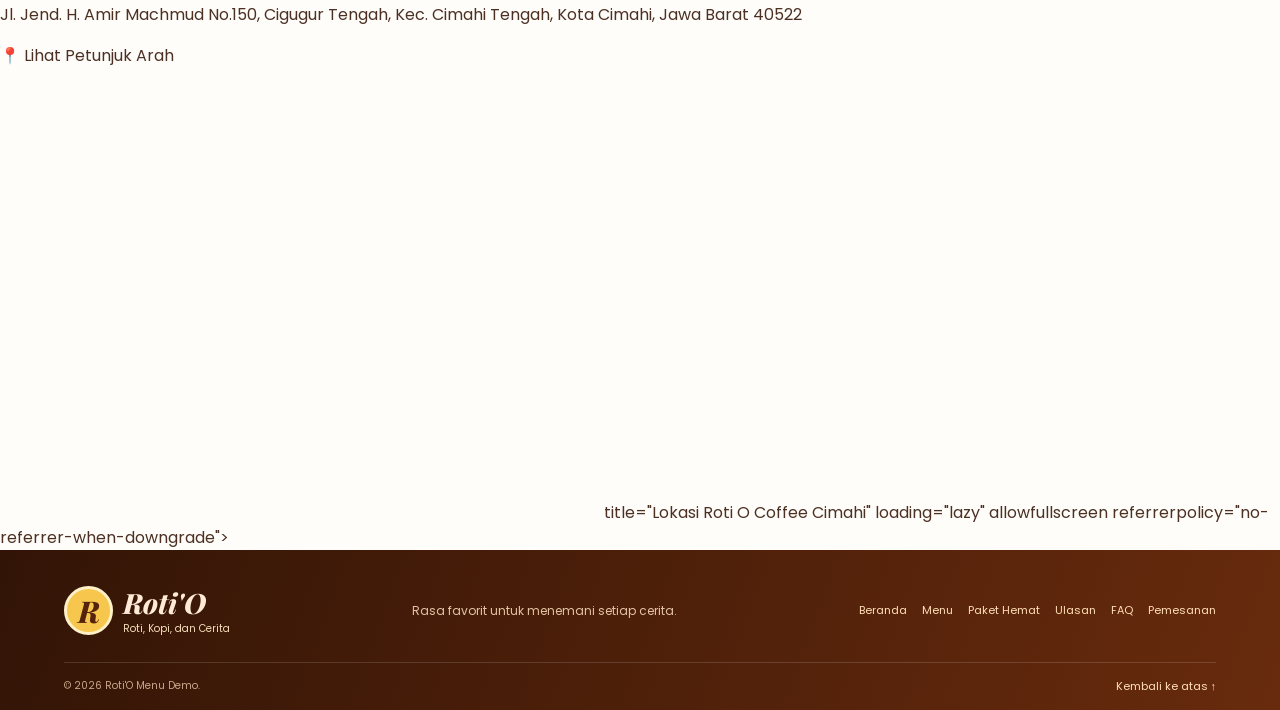
==== commit 2feb774d: "Update store location section in index.html" ====
--- a/index.html
+++ b/index.html
@@ -190,23 +190,47 @@
 </main>
 
 
+
 <section class="lokasi" id="lokasi">
-    <h2>Lokasi Toko Kami</h2>
-    <p>Yuk, mampir dan nikmati Roti'O favoritmu!</p>
-
-    <div class="map-container">
-        <iframe src="https://www.google.com/maps/embed?pb=!1m18!1m12!1m3!1d3961.1015906563875!2d107.54718071018618!3d-6.878431093091728!2m3!1f0!2f0!3f0!3m2!1i1024!2i768!4f13.1!3m3!1m2!1s0x2e68e5e55989d4a5%3A0x6aa16926b59cdbc6!2sRoti%20O%20Coffee%20Cimahi!5e0!3m2!1sid!2sid!4v1793242354058!5m2!1sid!2sid" width="600" height="450" style="border:0;" allowfullscreen="" loading="lazy" referrerpolicy="strict-origin-when-cross-origin"></iframe>
-        </iframe>
-    </div>
-
-    <a
-        href="https://maps.app.goo.gl/ExKhzPgzn8YVmxwx9"
-        target="_blank"
-        rel="noopener noreferrer"
-        class="tombol-maps">
-        Lihat Rute ke Toko
-    </a>
+    <div class="lokasi-header">
+        <span class="lokasi-label">KUNJUNGI KAMI</span>
+        <h2>Temukan Toko Roti'O</h2>
+        <p>
+            Aroma roti hangat dan kopi favoritmu menunggu.
+            Yuk, mampir ke toko kami!
+        </p>
+    </div>
+
+    <div class="lokasi-card">
+        <div class="lokasi-info">
+            <div class="lokasi-icon">📍</div>
+            <h3>Roti O Coffee Cimahi</h3>
+            <p class="alamat">
+                Jl. Jend. H. Amir Machmud No.150,
+                Cigugur Tengah, Kec. Cimahi Tengah,
+                Kota Cimahi, Jawa Barat 40522
+            </p>
+
+            <a
+                href="https://maps.app.goo.gl/ExKhzPgzn8YVmxwx9"
+                class="lokasi-button"
+                target="_blank"
+                rel="noopener noreferrer">
+                📍 Lihat Petunjuk Arah
+            </a>
+        </div>
+
+        <div class="map-container">
+            <iframe src="https://www.google.com/maps/embed?pb=!1m18!1m12!1m3!1d3961.1015906563875!2d107.54718071018618!3d-6.878431093091728!2m3!1f0!2f0!3f0!3m2!1i1024!2i768!4f13.1!3m3!1m2!1s0x2e68e5e55989d4a5%3A0x6aa16926b59cdbc6!2sRoti%20O%20Coffee%20Cimahi!5e0!3m2!1sid!2sid!4v1793243083445!5m2!1sid!2sid" width="600" height="450" style="border:0;" allowfullscreen="" loading="lazy" referrerpolicy="strict-origin-when-cross-origin"></iframe>
+                title="Lokasi Roti O Coffee Cimahi"
+                loading="lazy"
+                allowfullscreen
+                referrerpolicy="no-referrer-when-downgrade">
+            </iframe>
+        </div>
+    </div>
 </section>
+
 
 <footer class="footer">
   <div class="footer-main">
--- a/style.css
+++ b/style.css
@@ -1299,23 +1299,23 @@
   /* MENU: 2 kolom, gamb
 
   
-.lokasi {
+  .lokasi {
     padding: 50px 20px;
     text-align: center;
     background-color: #fff8ef;
 }
 
-.lokasi h2 {
+  .lokasi h2 {
     color: #6b351d;
     margin-bottom: 10px;
 }
 
-.lokasi p {
+  .lokasi p {
     color: #654c3c;
     margin-bottom: 25px;
 }
 
-.map-container {
+  .map-container {
     max-width: 1000px;
     margin: auto;
     overflow: hidden;
@@ -1323,13 +1323,13 @@
     border: 2px solid #e8d2bd;
 }
 
-.map-container iframe {
+  .map-container iframe {
     display: block;
     width: 100%;
     border: 0;
 }
 
-.tombol-maps {
+  .tombol-maps {
     display: inline-block;
     margin-top: 20px;
     padding: 12px 22px;
@@ -1339,6 +1339,6 @@
     border-radius: 8px;
 }
 
-.tombol-maps:hover {
+  .tombol-maps:hover {
     background-color: #4e2818;
 }
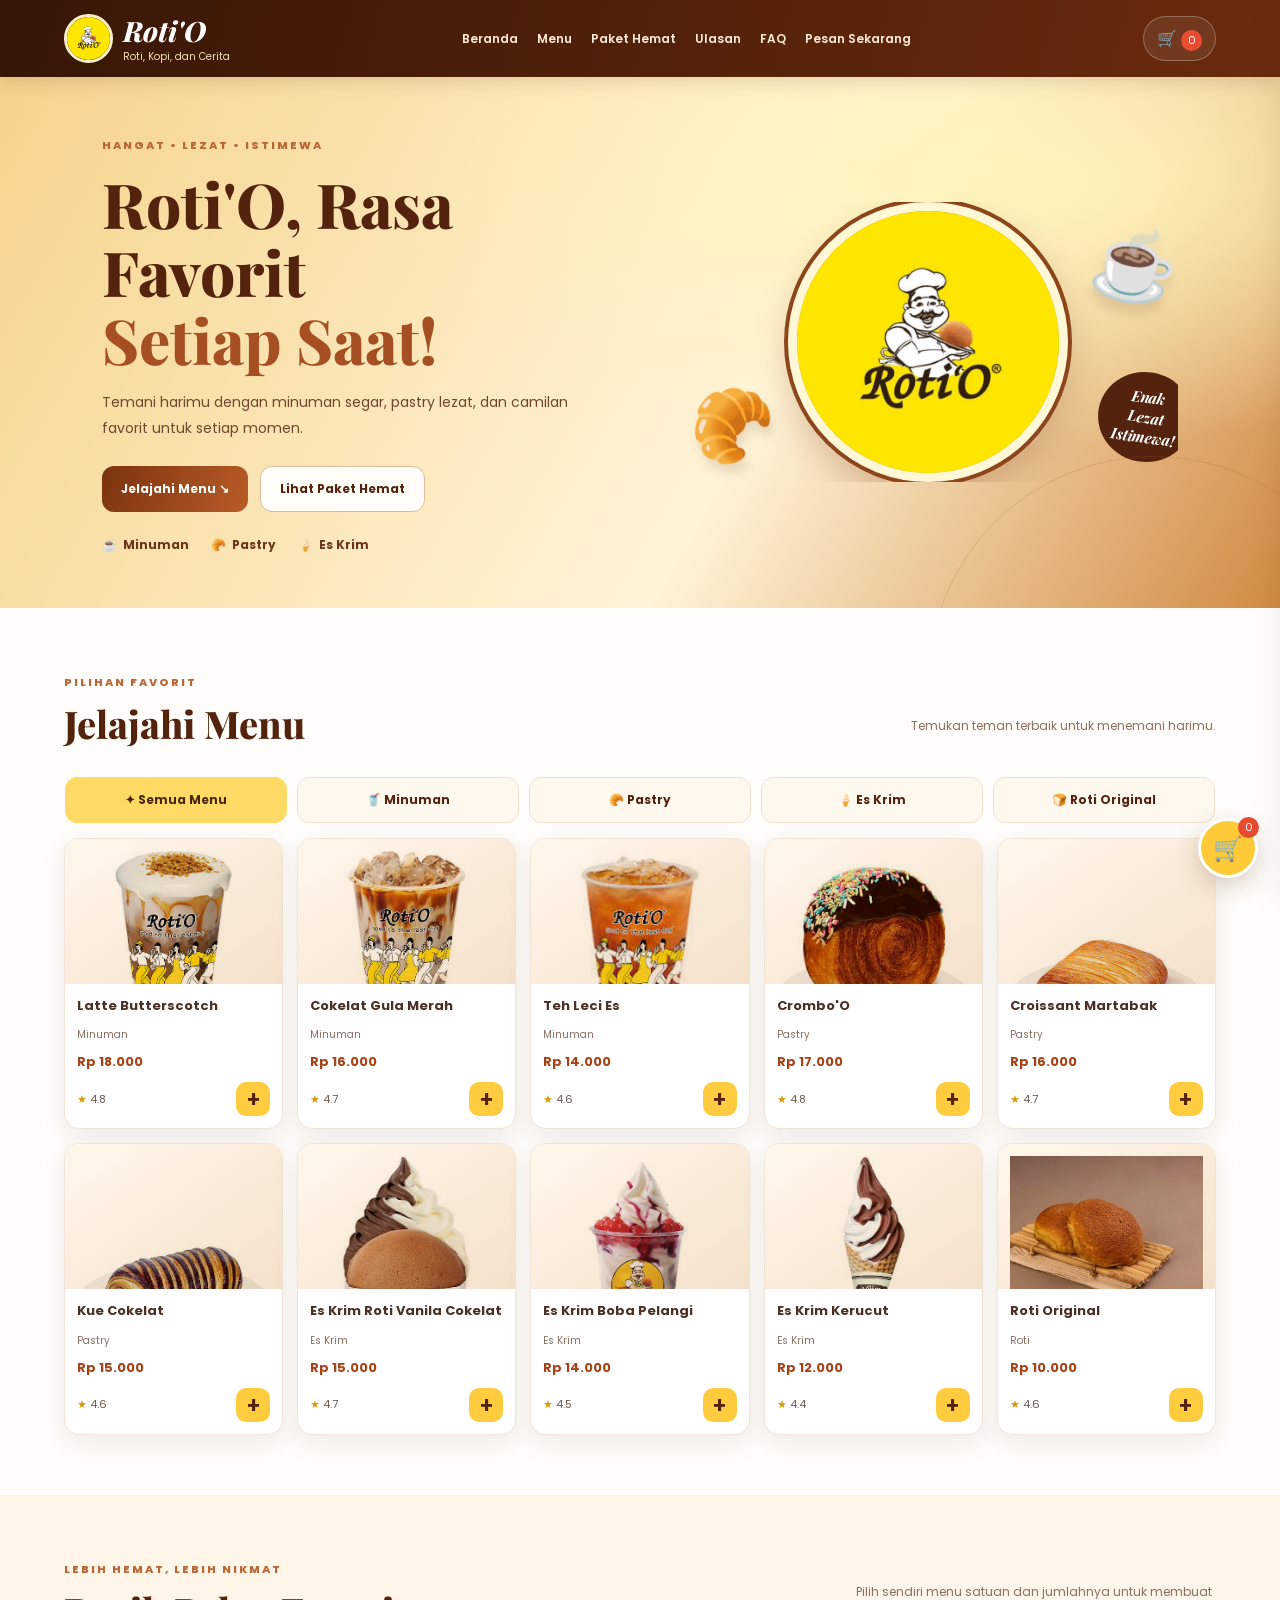
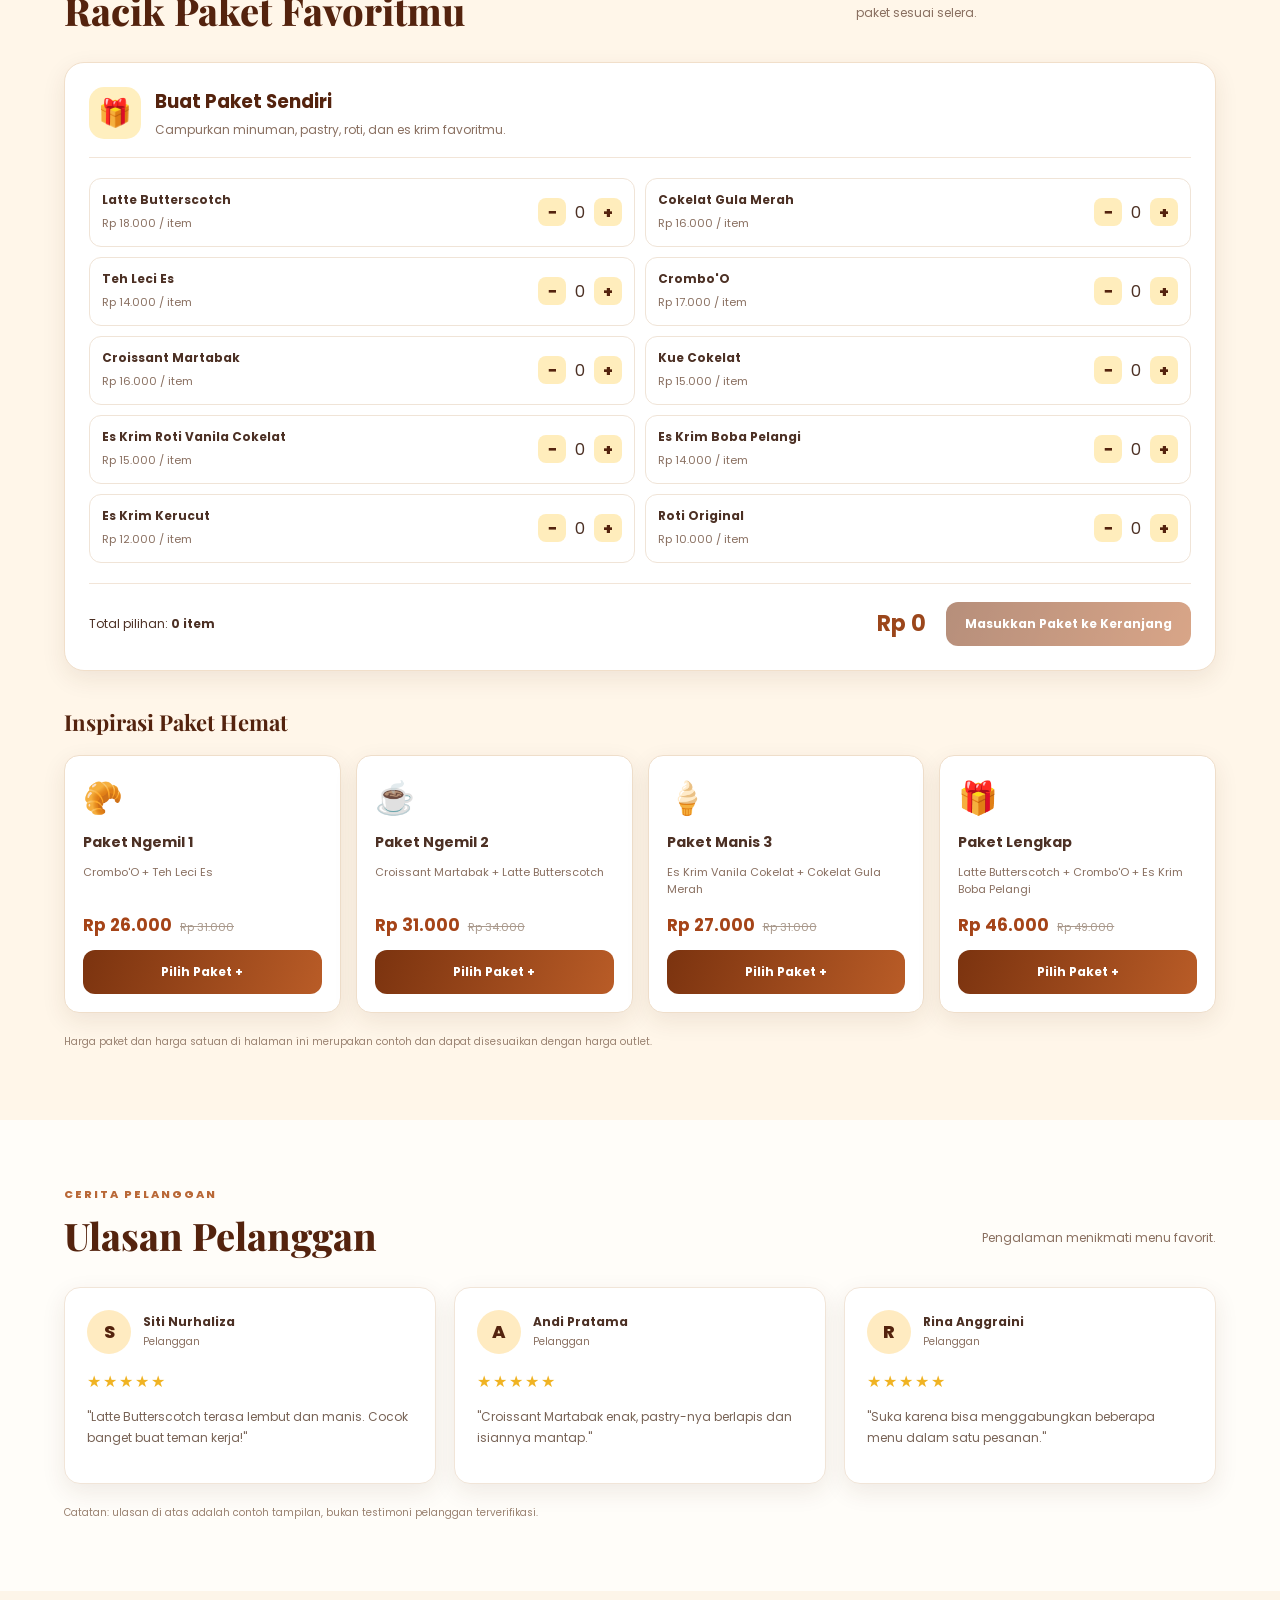
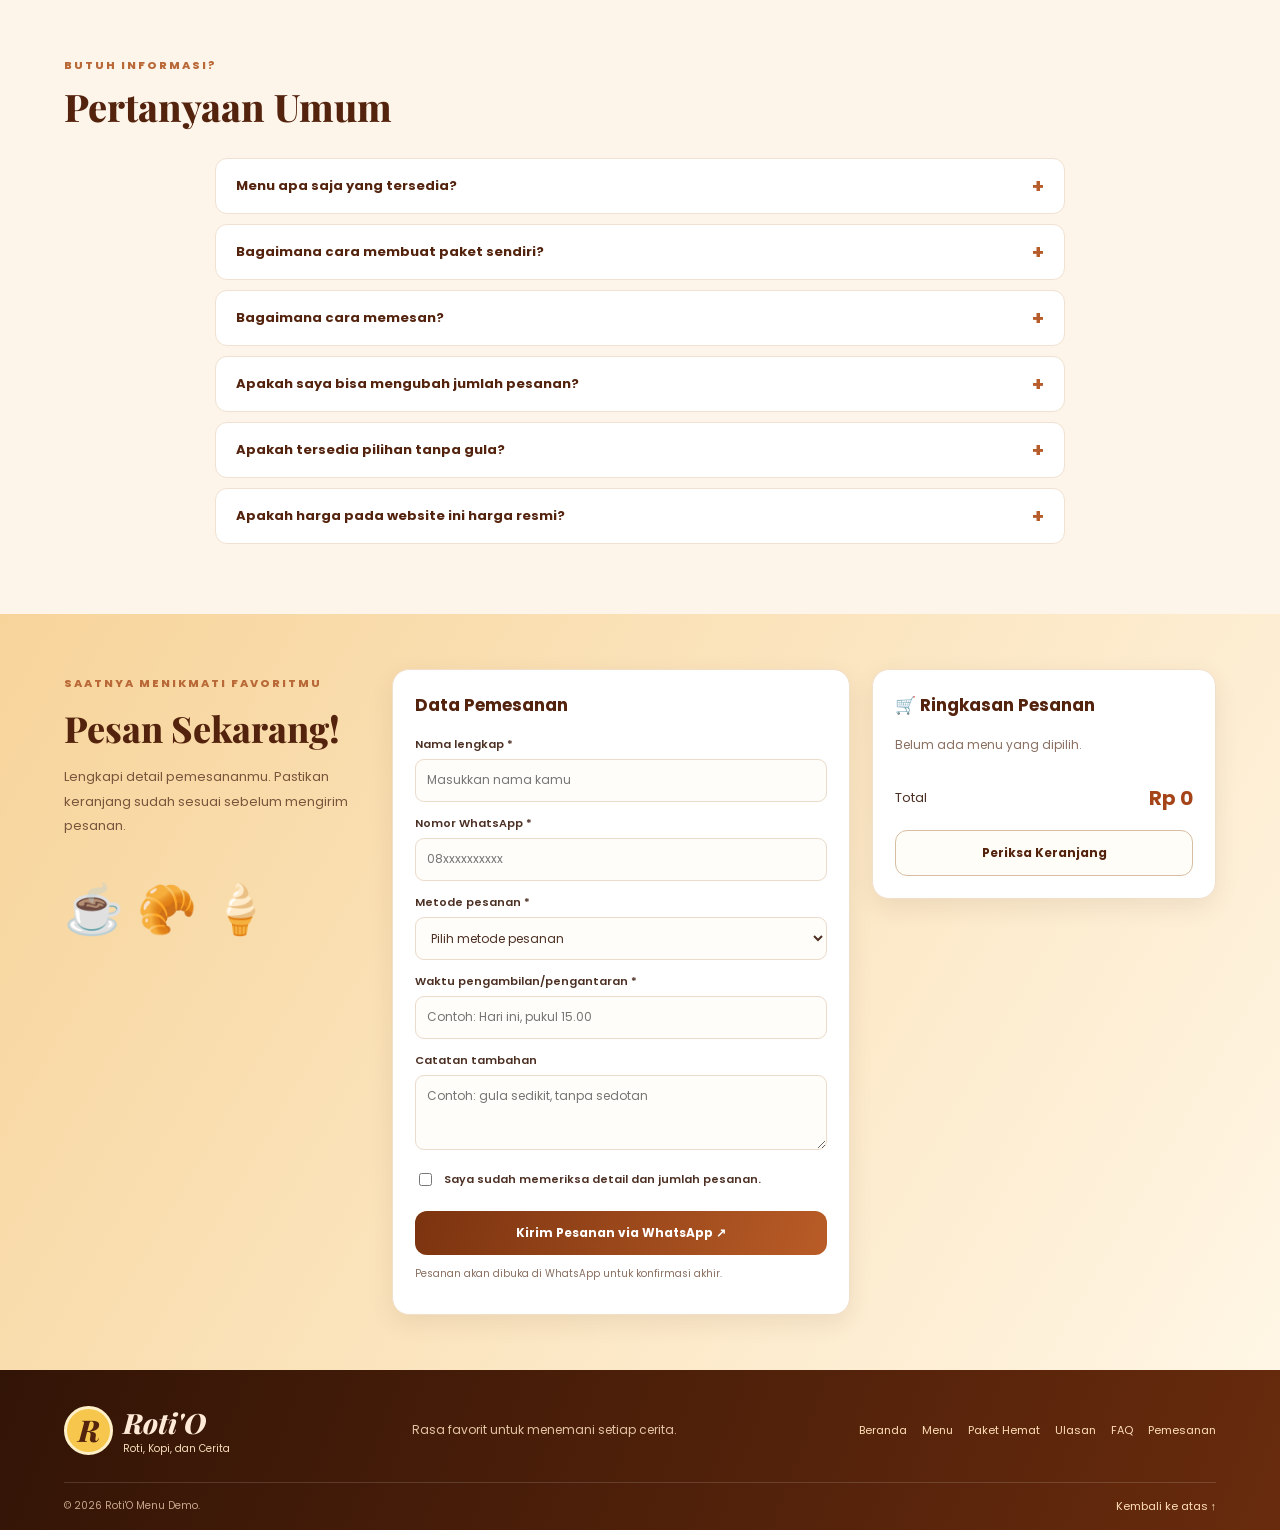
==== commit 3df5e9e6: "Update index.html" ====
--- a/index.html
+++ b/index.html
@@ -189,49 +189,6 @@
   </section>
 </main>
 
-
-
-<section class="lokasi" id="lokasi">
-    <div class="lokasi-header">
-        <span class="lokasi-label">KUNJUNGI KAMI</span>
-        <h2>Temukan Toko Roti'O</h2>
-        <p>
-            Aroma roti hangat dan kopi favoritmu menunggu.
-            Yuk, mampir ke toko kami!
-        </p>
-    </div>
-
-    <div class="lokasi-card">
-        <div class="lokasi-info">
-            <div class="lokasi-icon">📍</div>
-            <h3>Roti O Coffee Cimahi</h3>
-            <p class="alamat">
-                Jl. Jend. H. Amir Machmud No.150,
-                Cigugur Tengah, Kec. Cimahi Tengah,
-                Kota Cimahi, Jawa Barat 40522
-            </p>
-
-            <a
-                href="https://maps.app.goo.gl/ExKhzPgzn8YVmxwx9"
-                class="lokasi-button"
-                target="_blank"
-                rel="noopener noreferrer">
-                📍 Lihat Petunjuk Arah
-            </a>
-        </div>
-
-        <div class="map-container">
-            <iframe src="https://www.google.com/maps/embed?pb=!1m18!1m12!1m3!1d3961.1015906563875!2d107.54718071018618!3d-6.878431093091728!2m3!1f0!2f0!3f0!3m2!1i1024!2i768!4f13.1!3m3!1m2!1s0x2e68e5e55989d4a5%3A0x6aa16926b59cdbc6!2sRoti%20O%20Coffee%20Cimahi!5e0!3m2!1sid!2sid!4v1793243083445!5m2!1sid!2sid" width="600" height="450" style="border:0;" allowfullscreen="" loading="lazy" referrerpolicy="strict-origin-when-cross-origin"></iframe>
-                title="Lokasi Roti O Coffee Cimahi"
-                loading="lazy"
-                allowfullscreen
-                referrerpolicy="no-referrer-when-downgrade">
-            </iframe>
-        </div>
-    </div>
-</section>
-
-
 <footer class="footer">
   <div class="footer-main">
     <a class="footer-brand" href="#beranda"><span class="logo">R</span><span><b>Roti'O</b><small>Roti, Kopi, dan Cerita</small></span></a>
--- a/style.css
+++ b/style.css
@@ -1299,46 +1299,147 @@
   /* MENU: 2 kolom, gamb
 
   
+  
+/* ===== LOKASI TOKO ===== */
   .lokasi {
-    padding: 50px 20px;
+    padding: 75px 6%;
+    background: #fff8ef;
+    color: #482514;
+  }
+
+  .lokasi-header {
+    max-width: 1100px;
+    margin: 0 auto 35px;
     text-align: center;
-    background-color: #fff8ef;
-}
-
-  .lokasi h2 {
-    color: #6b351d;
+  }
+
+  .lokasi-label {
+    display: inline-block;
+    color: #a45c32;
+    font-size: 13px;
+    font-weight: 800;
+    letter-spacing: 2px;
     margin-bottom: 10px;
-}
-
-  .lokasi p {
-    color: #654c3c;
-    margin-bottom: 25px;
-}
+  }
+
+  .lokasi-header h2 {
+    margin: 0 0 14px;
+    font-size: clamp(26px, 4vw, 38px);
+    line-height: 1.3;
+    color: #542b19;
+  }
+
+  .lokasi-header p {
+    margin: 0 auto;
+    max-width: 600px;
+    color: #765b49;
+    line-height: 1.8;
+  }
+
+  .lokasi-card {
+    display: grid;
+    grid-template-columns: 0.8fr 1.4fr;
+    max-width: 1100px;
+    margin: auto;
+    background: #ffffff;
+    border: 1px solid #ead8c8;
+    border-radius: 22px;
+    overflow: hidden;
+    box-shadow: 0 12px 35px rgba(76, 40, 20, 0.10);
+  }
+
+  .lokasi-info {
+    padding: 35px;
+    display: flex;
+    flex-direction: column;
+    align-items: flex-start;
+    justify-content: center;
+  }
+
+  .lokasi-icon {
+    width: 52px;
+    height: 52px;
+    display: grid;
+    place-items: center;
+    background: #fff0df;
+    border-radius: 15px;
+    font-size: 25px;
+    margin-bottom: 18px;
+  }
+
+  .lokasi-info h3 {
+    margin: 0 0 12px;
+    font-size: 23px;
+    color: #542b19;
+  }
+
+  .lokasi-info .alamat {
+    margin: 0 0 25px;
+    color: #765b49;
+    line-height: 1.8;
+    font-size: 14px;
+  }
+
+  .lokasi-button {
+    display: inline-block;
+    padding: 13px 19px;
+    border-radius: 10px;
+    background: #713d24;
+    color: white;
+    text-decoration: none;
+    font-weight: 700;
+    transition: background 0.2s, transform 0.2s;
+  }
+
+  .lokasi-button:hover {
+    background: #4e2818;
+    transform: translateY(-2px);
+  }
 
   .map-container {
-    max-width: 1000px;
-    margin: auto;
+    position: relative;
+    min-width: 0;
+    min-height: 400px;
     overflow: hidden;
-    border-radius: 15px;
-    border: 2px solid #e8d2bd;
-}
+    background: #eee5dc;
+  }
 
   .map-container iframe {
     display: block;
-    width: 100%;
+    width: 100% !important;
+    height: 100% !important;
+    min-height: 400px;
     border: 0;
-}
-
-  .tombol-maps {
-    display: inline-block;
-    margin-top: 20px;
-    padding: 12px 22px;
-    background-color: #713d24;
-    color: white;
-    text-decoration: none;
-    border-radius: 8px;
-}
-
-  .tombol-maps:hover {
-    background-color: #4e2818;
-}
+  }
+
+/* Tampilan HP dan tablet */
+ @media (max-width: 768px) {
+    .lokasi {
+        padding: 50px 5%;
+    }
+
+    .lokasi-header {
+        margin-bottom: 25px;
+    }
+
+    .lokasi-card {
+        grid-template-columns: 1fr;
+        border-radius: 16px;
+    }
+
+    .lokasi-info {
+        padding: 25px;
+    }
+
+    .lokasi-info h3 {
+        font-size: 21px;
+    }
+
+    .map-container {
+        min-height: 300px;
+    }
+
+    .map-container iframe {
+        min-height: 300px;
+    }
+}
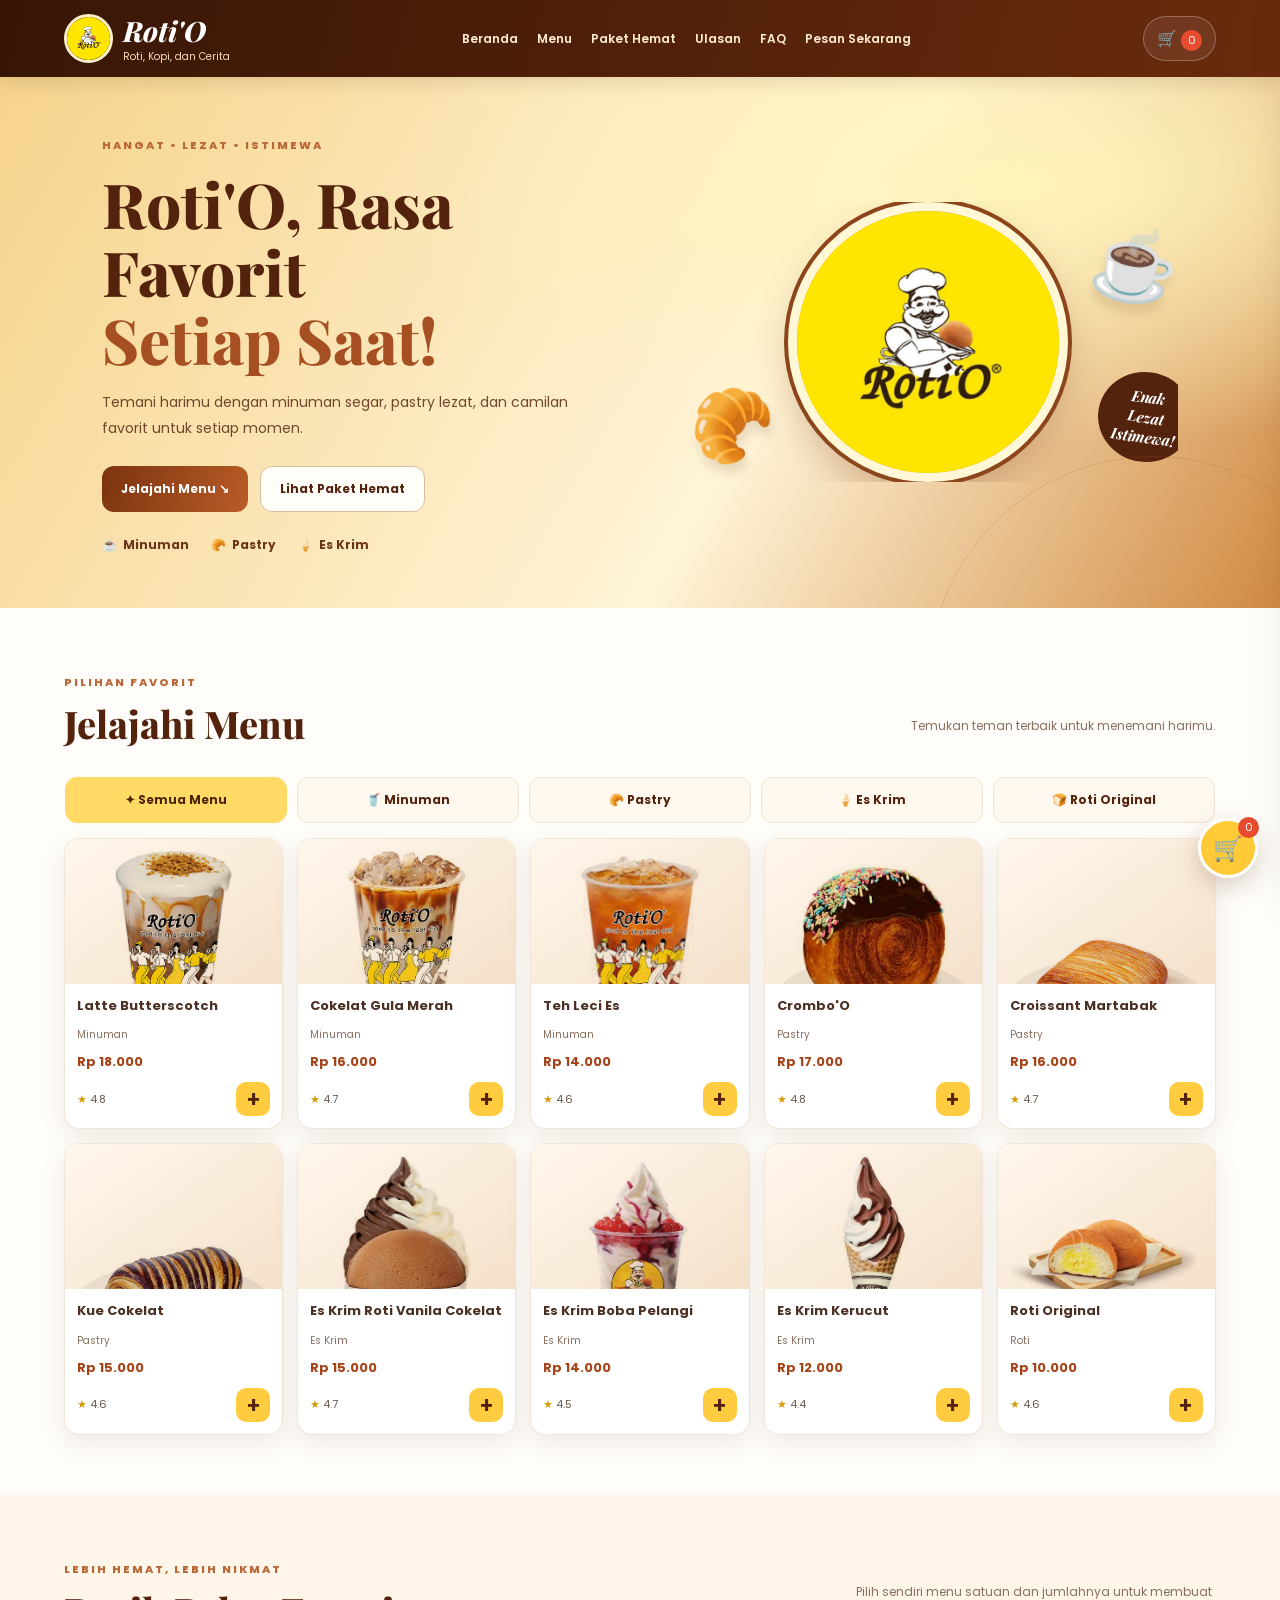
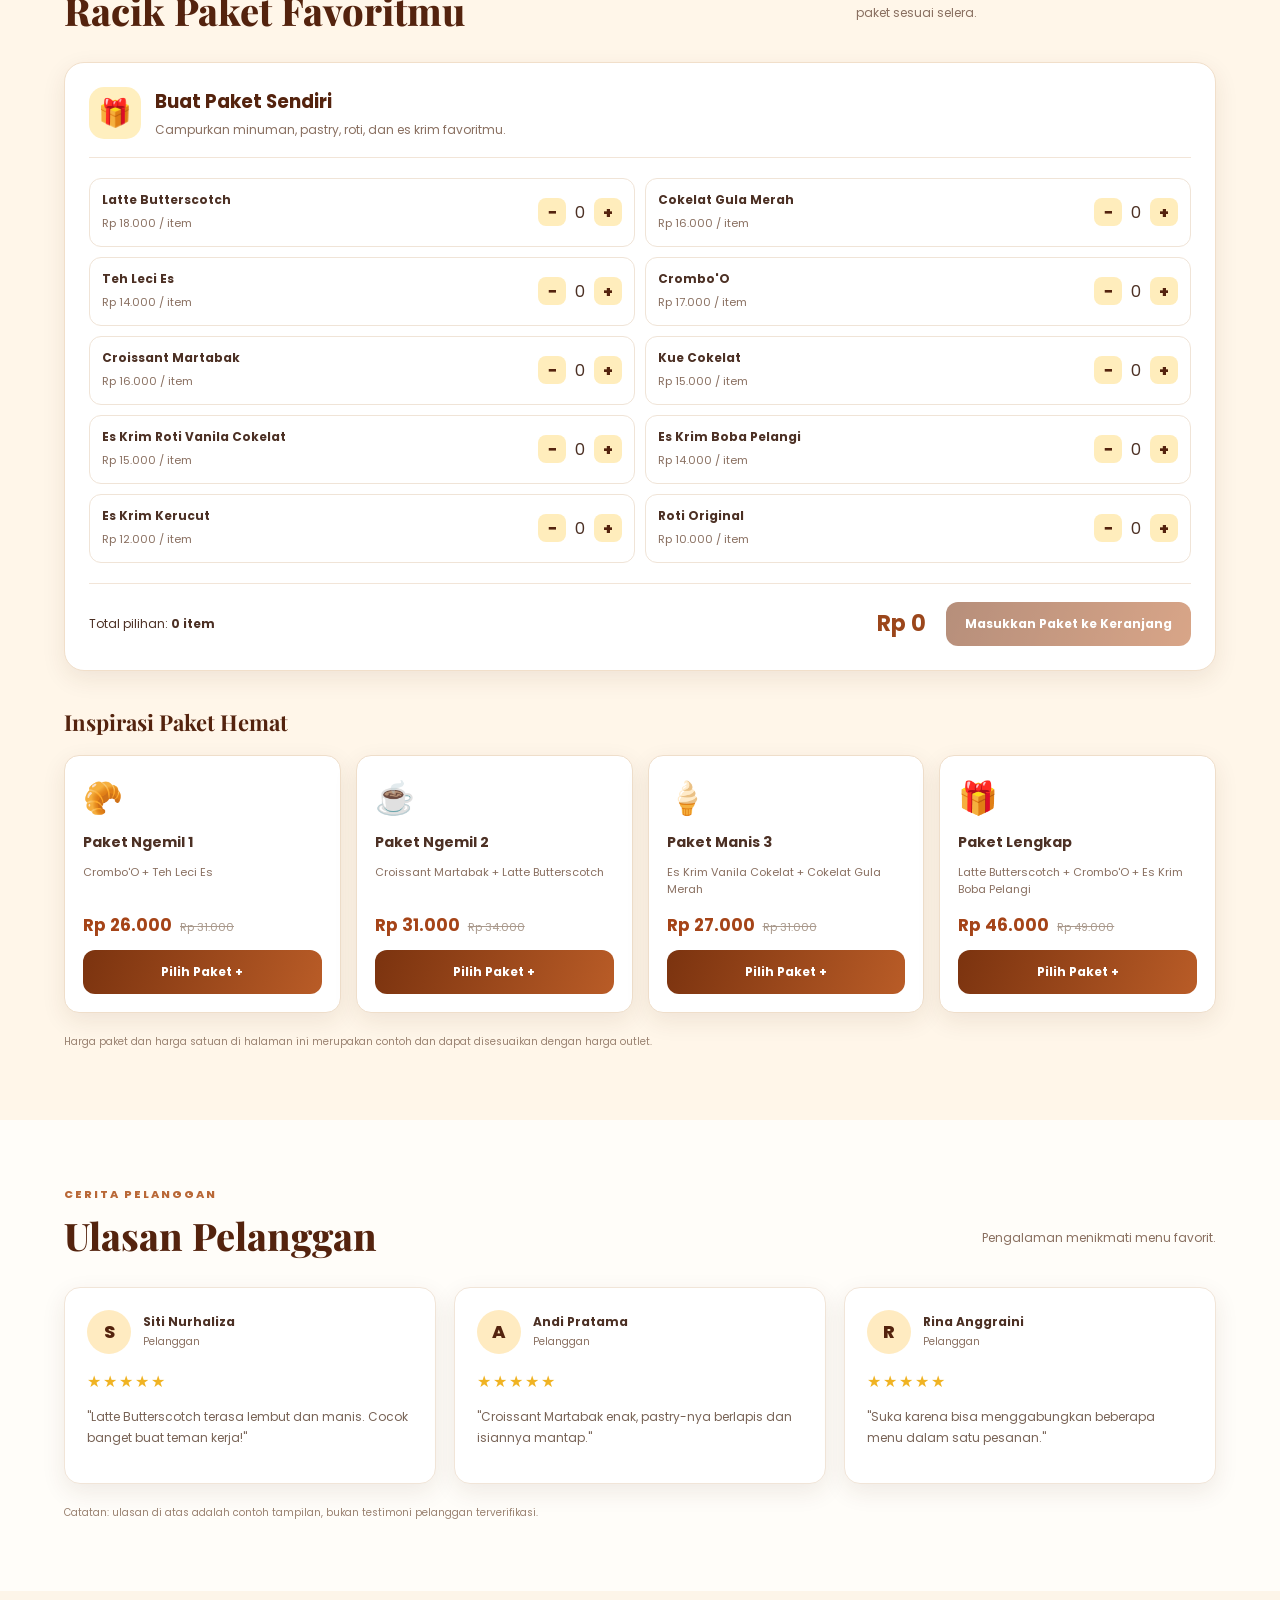
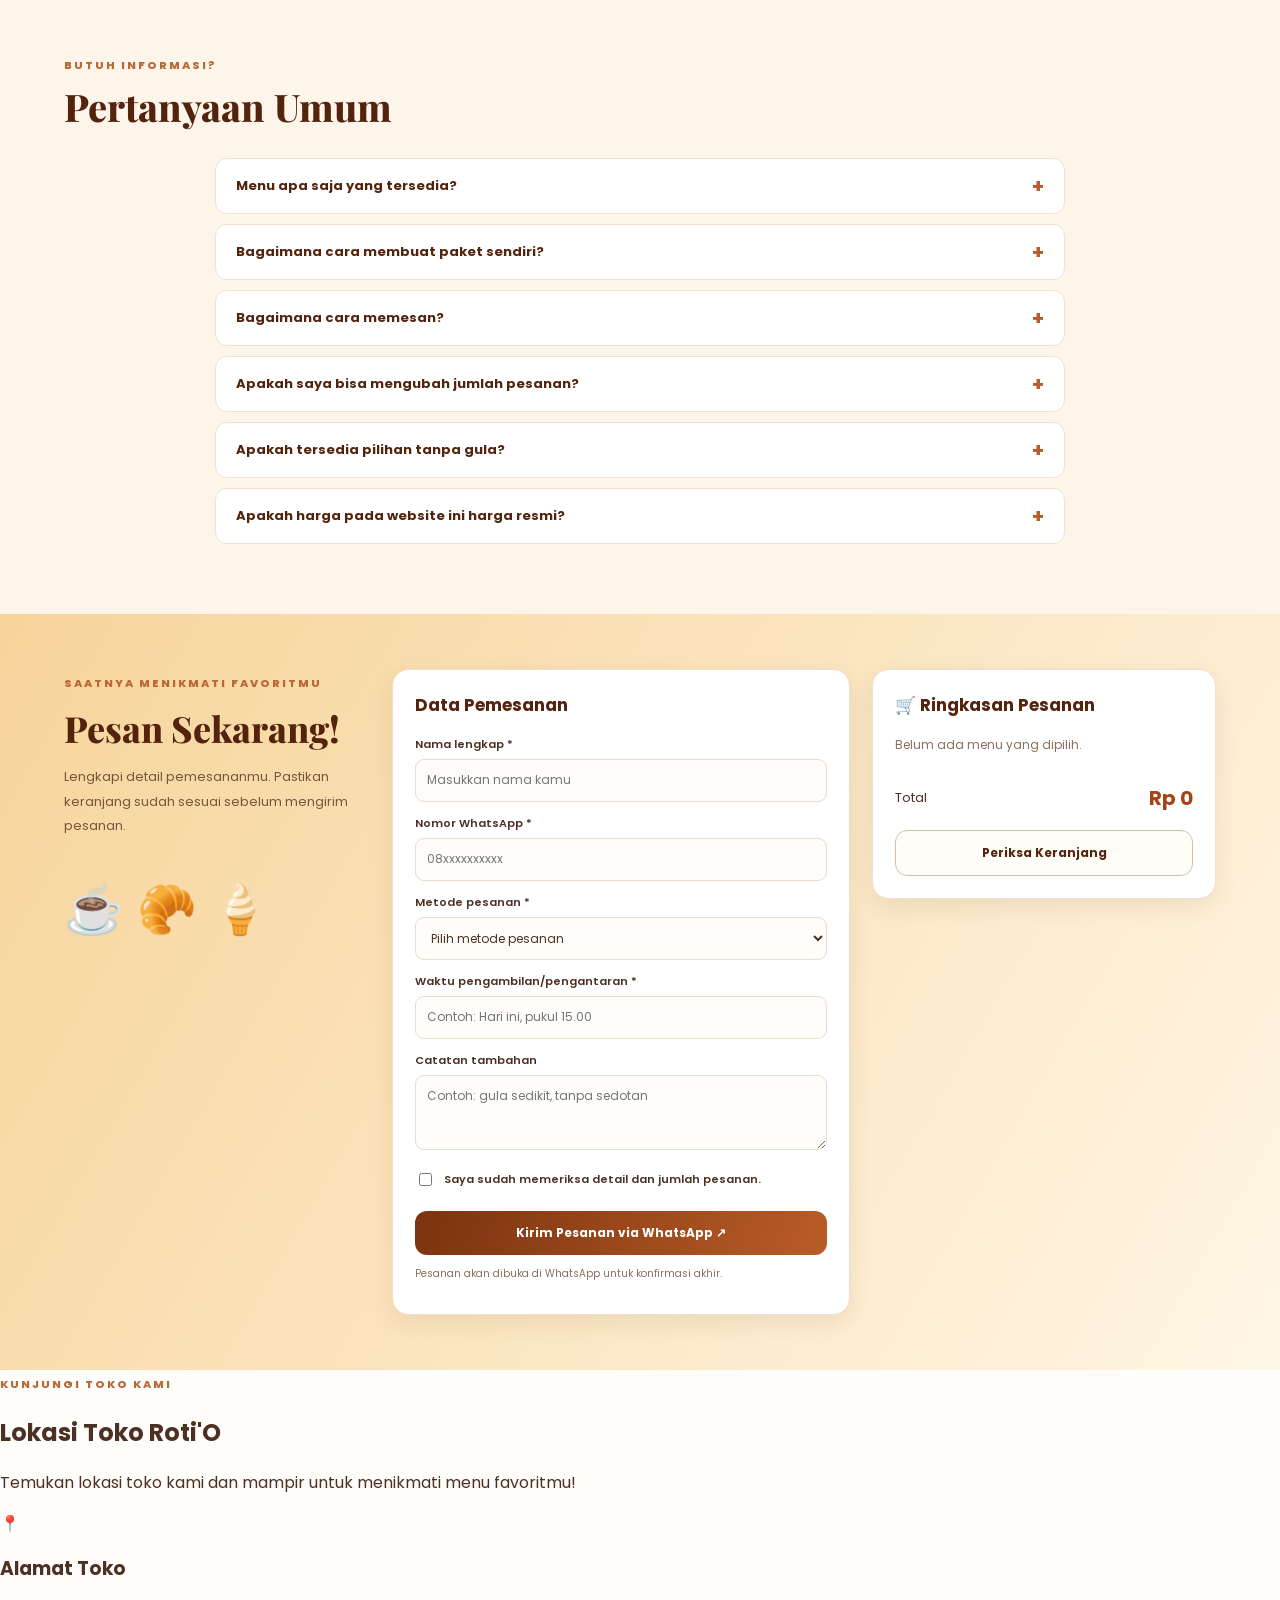
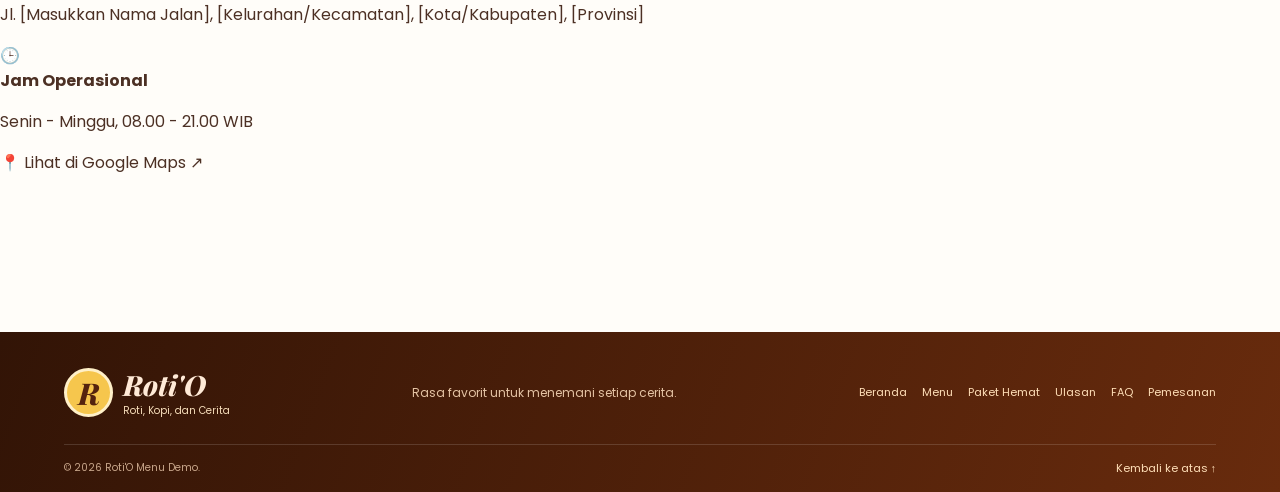
==== commit d4bad1ea: "Update index.html" ====
--- a/index.html
+++ b/index.html
@@ -187,7 +187,60 @@
       <button type="button" id="reviewCart" class="btn btn-outline full-width">Periksa Keranjang</button>
     </aside>
   </section>
+
 </main>
+<!-- BAGIAN LOKASI TOKO -->
+<section class="store-location" id="lokasi">
+
+    <div class="location-heading">
+        <span class="eyebrow">KUNJUNGI TOKO KAMI</span>
+        <h2>Lokasi Toko Roti'O</h2>
+        <p>Temukan lokasi toko kami dan mampir untuk menikmati menu favoritmu!</p>
+    </div>
+
+    <div class="location-content">
+
+        <div class="location-info">
+            <div class="location-icon">📍</div>
+
+            <h3>Alamat Toko</h3>
+
+            <p>
+                Jl. [Masukkan Nama Jalan],
+                [Kelurahan/Kecamatan],
+                [Kota/Kabupaten],
+                [Provinsi]
+            </p>
+
+            <div class="location-detail">
+                <span>🕒</span>
+                <div>
+                    <b>Jam Operasional</b>
+                    <p>Senin - Minggu, 08.00 - 21.00 WIB</p>
+                </div>
+            </div>
+
+            <a
+                href="https://www.google.com/maps/search/?api=1&query=ALAMAT_TOKO"
+                target="_blank"
+                class="location-button">
+                📍 Lihat di Google Maps ↗
+            </a>
+        </div>
+
+        <div class="location-map">
+            <iframe
+                src="https://www.google.com/maps?q=Cimahi&output=embed"
+                width="100%"
+                height="100%"
+                style="border:0;"
+                allowfullscreen=""
+                loading="lazy">
+            </iframe>
+        </div>
+
+    </div>
+</section>
 
 <footer class="footer">
   <div class="footer-main">
--- a/style.css
+++ b/style.css
@@ -1160,286 +1160,97 @@
 }
 
 /* =========================
-   LAYAR BESAR
-========================= */
-
-@media (min-width: 1400px) {
-  .section,
-  .order-section {
-    padding-left: max(5%, calc((100% - 1350px)/2));
-    padding-right: max(5%, calc((100% - 1350px)/2));
-  }
-}
-
-/* =========================
    TABLET
 ========================= */
-
-@media (max-width: 1100px) {
-  .navigation {
-    gap: 11px;
-  }
-
-  .navigation a {
-    font-size: 11px;
-  }
-
-  .menu-grid {
-    grid-template-columns: repeat(4, minmax(0, 1fr));
-  }
-
-  .order-section {
-    grid-template-columns: .8fr 1.2fr;
-  }
-
-  .order-summary {
-    grid-column: 2;
-    position: static;
-  }
-}
-
 /* =========================
    HP / MOBILE
-========================= */
-
-/* =========================
-   HP / MOBILE
-========================= */
-
-@media (max-width: 760px) {
-  .header {
-    padding: 10px 4%;
-    gap: 10px;
-    min-height: 67px;
-  }
-
-  .brand b {
-    font-size: 24px;
-  }
-
-  .menu-toggle {
-    display: block;
-    margin-left: auto;
-  }
-
-  .navigation {
-    display: none;
-    position: absolute;
-    top: 100%;
-    left: 0;
-    right: 0;
-    padding: 12px 5% 18px;
-    background: #54230e;
-    flex-direction: column;
-    align-items: stretch;
-    gap: 0;
-    box-shadow: 0 10px 15px #32140622;
-  }
-
-  .navigation.open {
-    display: flex;
-  }
-
-  .navigation a {
-    font-size: 13px;
-    padding: 12px;
-    border-bottom: 1px solid #ffffff18;
-  }
-
-  .header-cart {
-    padding: 8px 10px;
-  }
-
-  .hero {
-    padding: 40px 6%;
-    grid-template-columns: 1fr;
-    gap: 0;
-  }
-
-  .hero h1 {
-    font-size: clamp(38px, 10vw, 55px);
-  }
-
-  .hero-visual {
-    min-height: 245px;
-  }
-
-  .hero-circle {
-    width: 210px;
-    max-width: 75%;
-  }
-
-  .hero-logo {
-    font-size: 35px;
-  }
-
-  .hero-food {
-    font-size: 55px;
-  }
-
-  .hero-sticker {
-    right: 2%;
-    bottom: 5px;
-  }
-
-  .section {
-    padding: 42px 4%;
-  }
-
-  .section-heading {
-    align-items: flex-start;
-    flex-direction: column;
-    gap: 5px;
-  }
-
-  .section-heading > p {
-    max-width: 100%;
-  }
-
-  /* MENU: 2 kolom, gamb
-
-  
-  
-/* ===== LOKASI TOKO ===== */
-  .lokasi {
-    padding: 75px 6%;
-    background: #fff8ef;
-    color: #482514;
-  }
-
-  .lokasi-header {
-    max-width: 1100px;
-    margin: 0 auto 35px;
-    text-align: center;
-  }
-
-  .lokasi-label {
-    display: inline-block;
-    color: #a45c32;
-    font-size: 13px;
-    font-weight: 800;
-    letter-spacing: 2px;
-    margin-bottom: 10px;
-  }
-
-  .lokasi-header h2 {
-    margin: 0 0 14px;
-    font-size: clamp(26px, 4vw, 38px);
-    line-height: 1.3;
-    color: #542b19;
-  }
-
-  .lokasi-header p {
-    margin: 0 auto;
-    max-width: 600px;
-    color: #765b49;
-    line-height: 1.8;
-  }
-
-  .lokasi-card {
-    display: grid;
-    grid-template-columns: 0.8fr 1.4fr;
-    max-width: 1100px;
-    margin: auto;
-    background: #ffffff;
-    border: 1px solid #ead8c8;
-    border-radius: 22px;
-    overflow: hidden;
-    box-shadow: 0 12px 35px rgba(76, 40, 20, 0.10);
-  }
-
-  .lokasi-info {
-    padding: 35px;
-    display: flex;
-    flex-direction: column;
-    align-items: flex-start;
-    justify-content: center;
-  }
-
-  .lokasi-icon {
-    width: 52px;
-    height: 52px;
-    display: grid;
-    place-items: center;
-    background: #fff0df;
-    border-radius: 15px;
-    font-size: 25px;
-    margin-bottom: 18px;
-  }
-
-  .lokasi-info h3 {
-    margin: 0 0 12px;
-    font-size: 23px;
-    color: #542b19;
-  }
-
-  .lokasi-info .alamat {
-    margin: 0 0 25px;
-    color: #765b49;
-    line-height: 1.8;
-    font-size: 14px;
-  }
-
-  .lokasi-button {
-    display: inline-block;
-    padding: 13px 19px;
-    border-radius: 10px;
-    background: #713d24;
-    color: white;
-    text-decoration: none;
-    font-weight: 700;
-    transition: background 0.2s, transform 0.2s;
-  }
-
-  .lokasi-button:hover {
-    background: #4e2818;
-    transform: translateY(-2px);
-  }
-
-  .map-container {
-    position: relative;
-    min-width: 0;
-    min-height: 400px;
-    overflow: hidden;
-    background: #eee5dc;
-  }
-
-  .map-container iframe {
-    display: block;
-    width: 100% !important;
-    height: 100% !important;
-    min-height: 400px;
-    border: 0;
-  }
-
-/* Tampilan HP dan tablet */
- @media (max-width: 768px) {
-    .lokasi {
-        padding: 50px 5%;
+========================= *
+
+
+/* PERBAIKAN RESPONSIVE HP */
+
+/* PERBAIKAN HERO UNTUK LAYAR HP */
+
+/* PERBAIKAN TAMPILAN HP ROTI'O */
+@media screen and (max-width: 480px) {
+    .hero {
+        display: flex !important;
+        flex-direction: column !important;
+        align-items: stretch !important;
+        gap: 22px !important;
+        min-height: auto !important;
+        padding: 30px 20px 25px !important;
+        overflow: hidden;
     }
 
-    .lokasi-header {
-        margin-bottom: 25px;
+    .hero-content {
+        width: 100%;
+        min-width: 0;
     }
 
-    .lokasi-card {
-        grid-template-columns: 1fr;
-        border-radius: 16px;
+    .hero h1 {
+        font-size: 34px !important;
+        line-height: 1.15;
+        margin: 12px 0;
     }
 
-    .lokasi-info {
-        padding: 25px;
+    .hero-content > p {
+        max-width: 100%;
+        font-size: 14px;
+        line-height: 1.7;
+        margin-bottom: 20px;
     }
 
-    .lokasi-info h3 {
-        font-size: 21px;
+    .hero-actions {
+        display: flex;
+        flex-direction: column;
+        gap: 10px;
     }
 
-    .map-container {
-        min-height: 300px;
+    .hero-actions .btn {
+        width: 100%;
+        min-height: 46px;
     }
 
-    .map-container iframe {
-        min-height: 300px;
+    .hero-stats {
+        display: flex;
+        flex-wrap: wrap;
+        gap: 10px 16px;
+        margin-top: 20px;
+        font-size: 11px;
     }
-}
+
+    .hero-visual {
+        display: flex;
+        width: 100%;
+        min-width: 0;
+        min-height: 230px;
+        margin: 0 auto;
+        overflow: hidden;
+    }
+
+    .hero-circle {
+        width: 210px;
+        max-width: 75%;
+    }
+
+    .hero-food {
+        width: 44px;
+        height: 44px;
+        font-size: 23px;
+    }
+
+    .hero-sticker {
+        right: 3px;
+        font-size: 9px;
+        padding: 9px;
+    }
+
+    .floating-cart {
+        right: 14px;
+        bottom: 14px;
+        z-index: 150;
+    }
+}
+
+
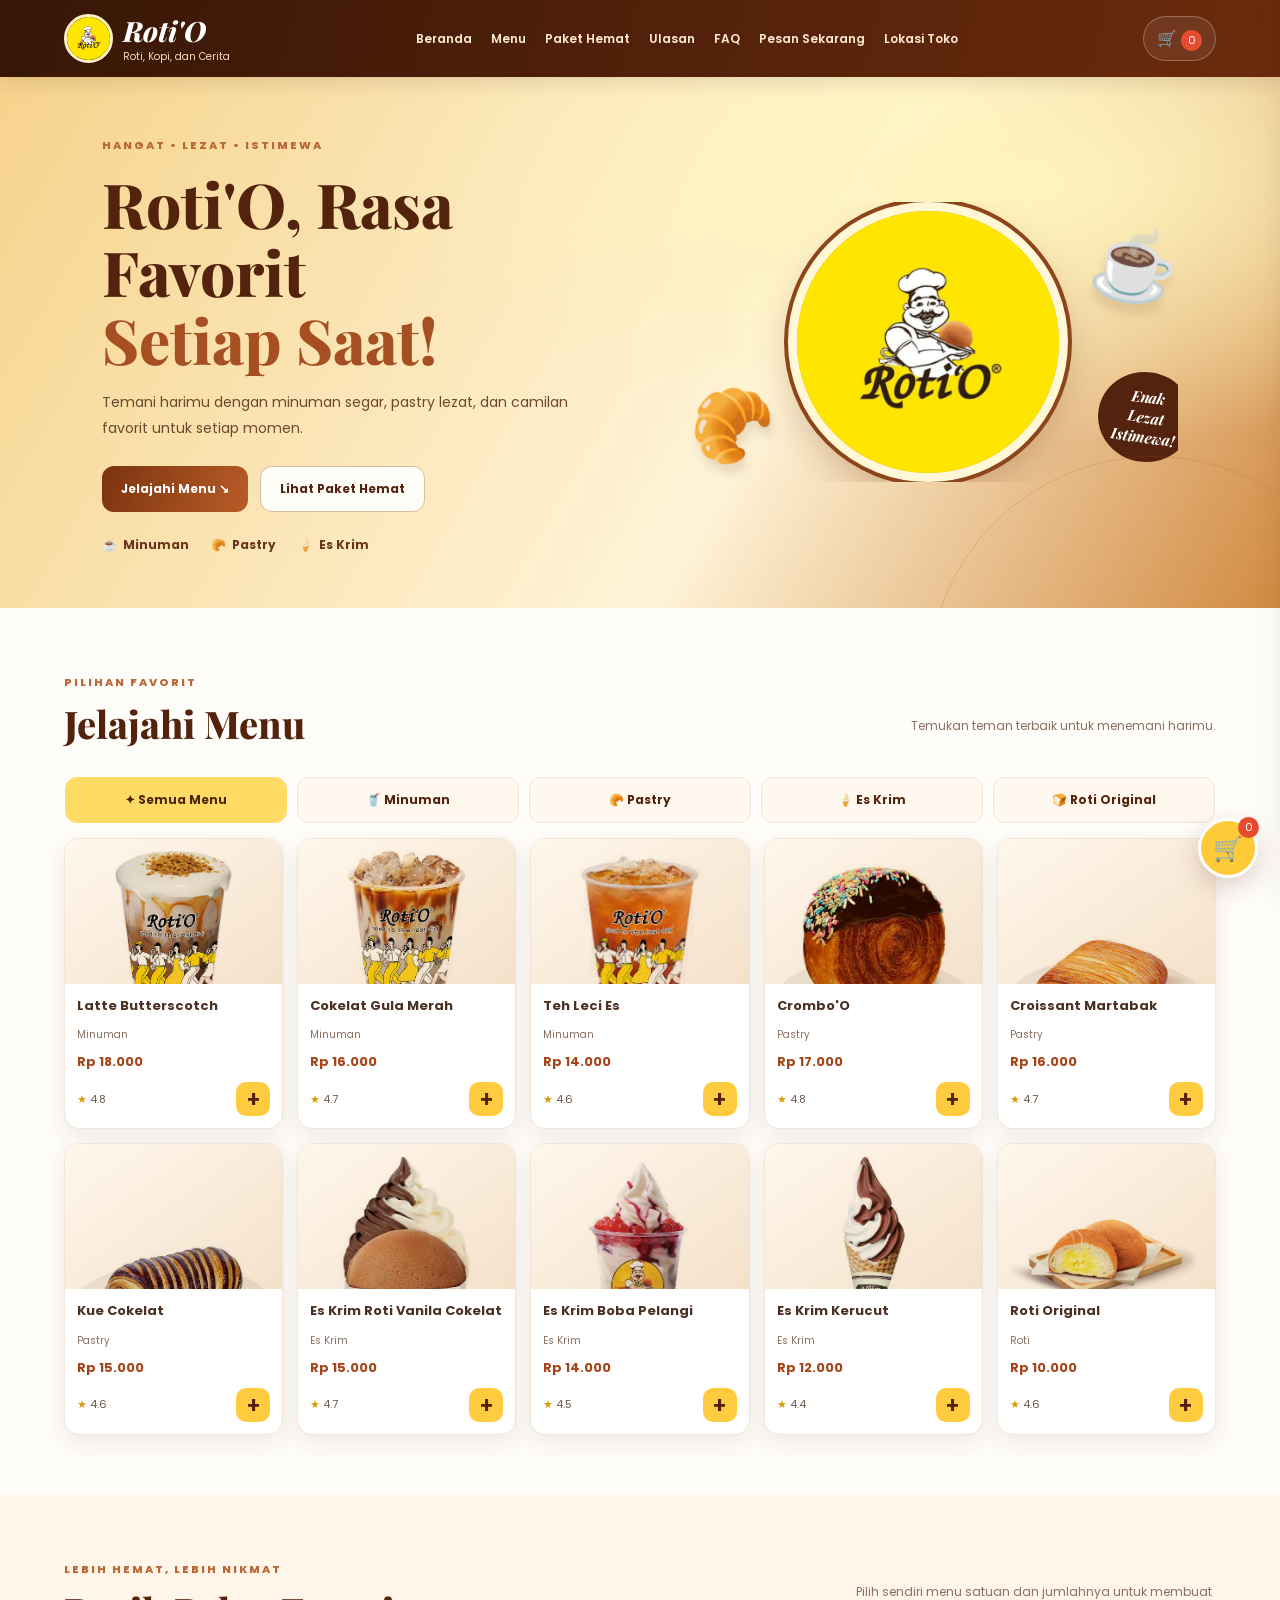
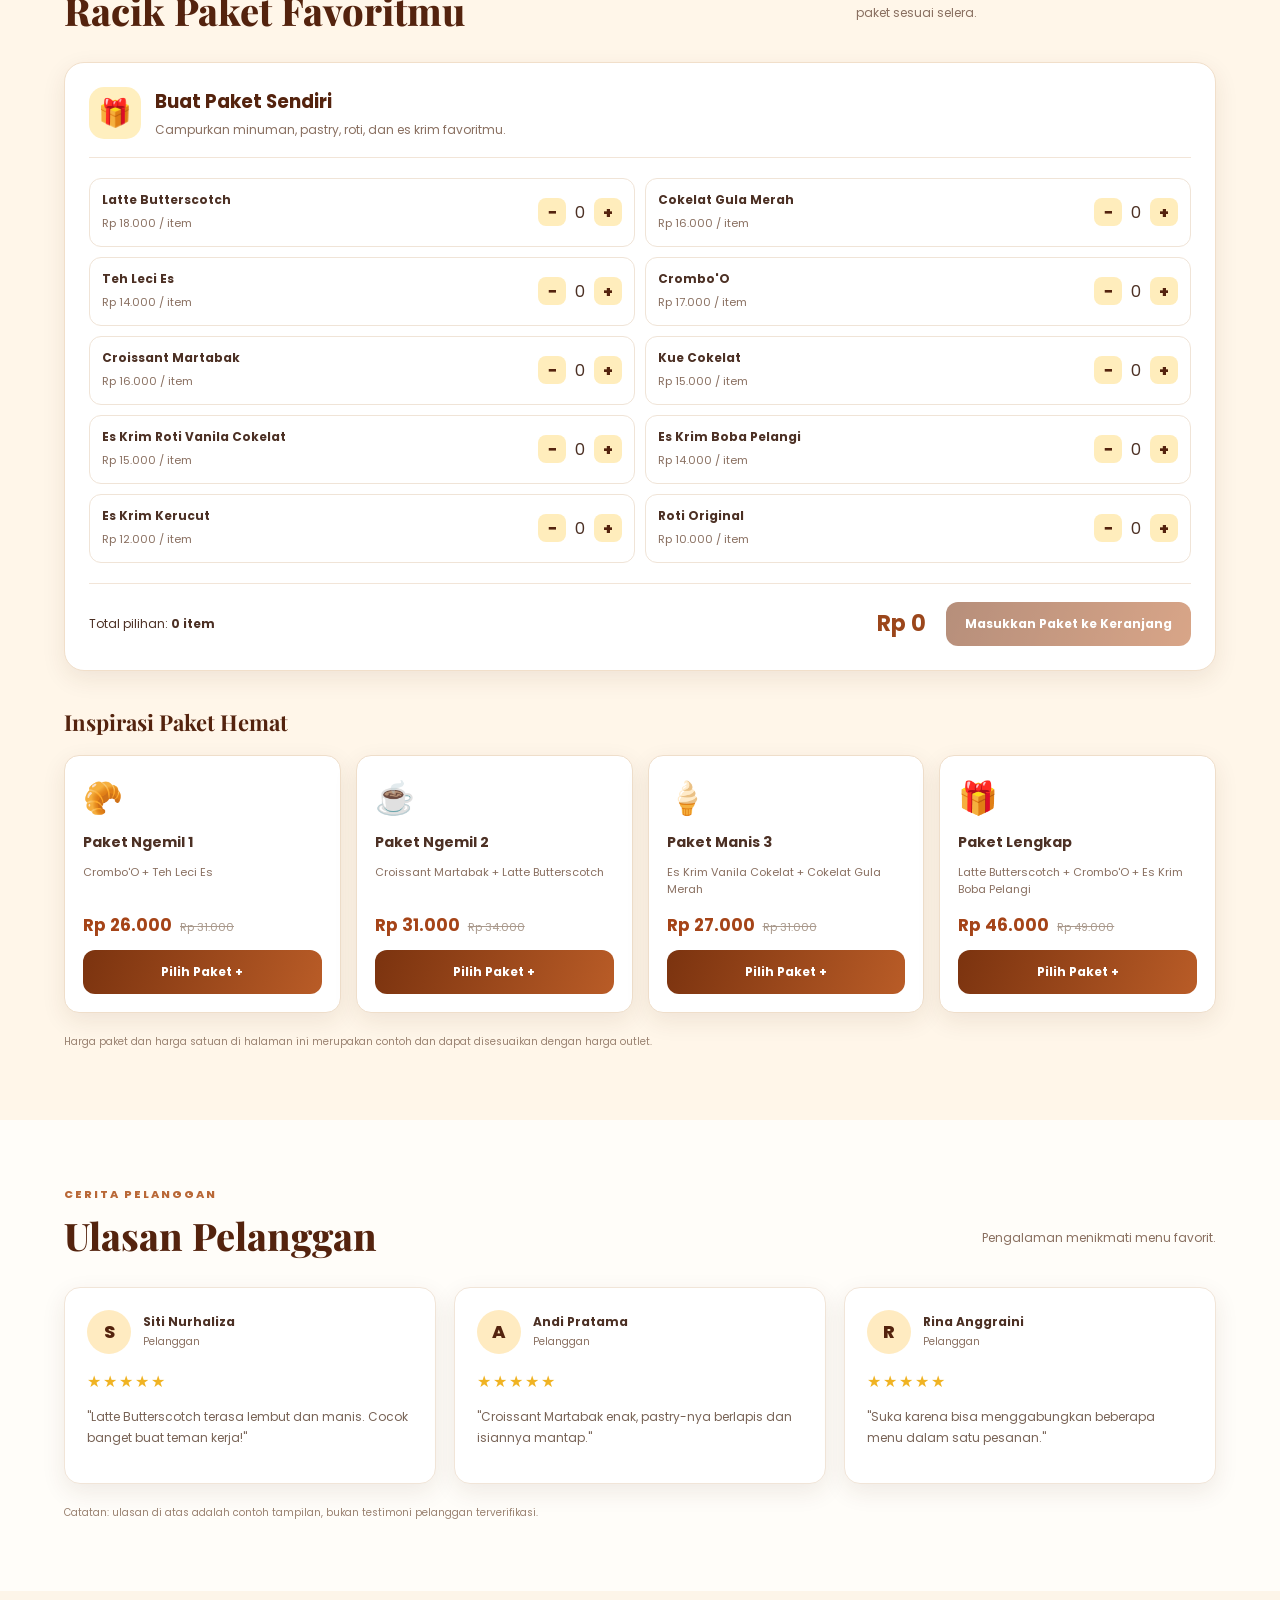
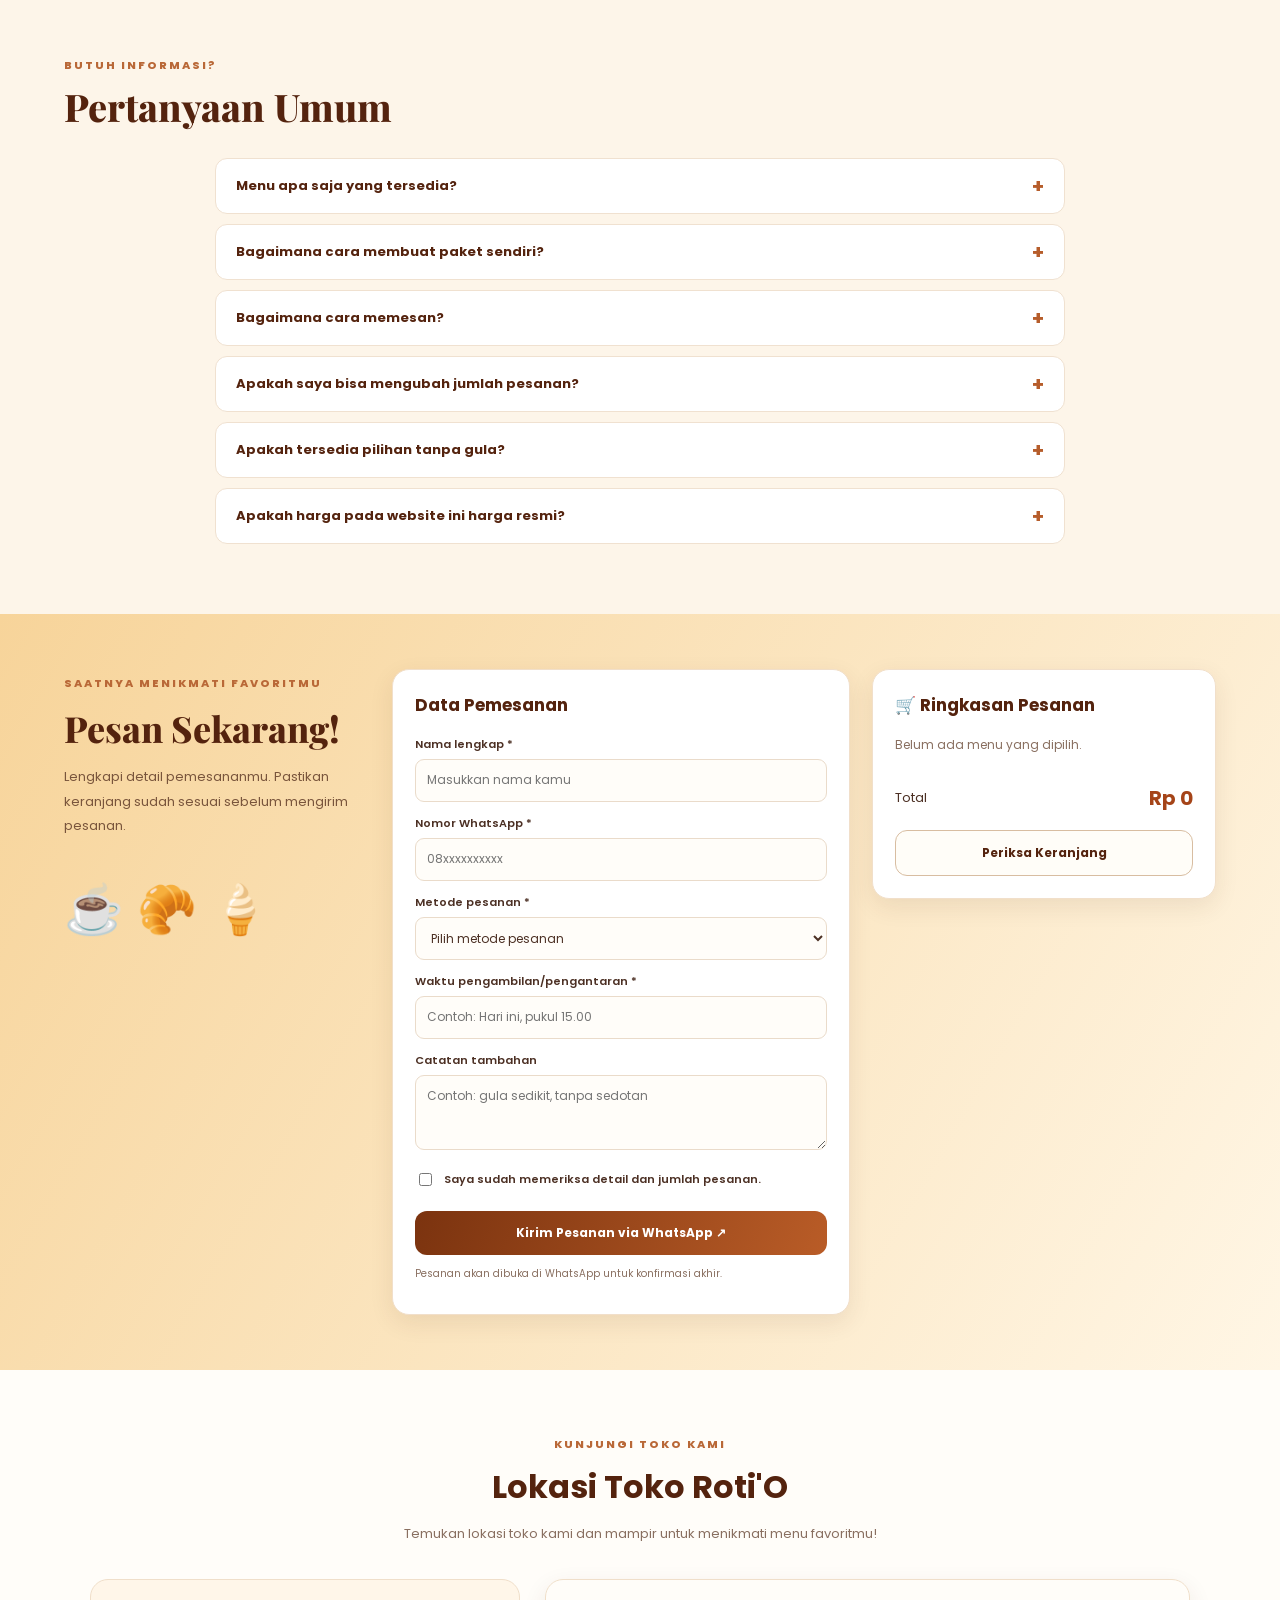
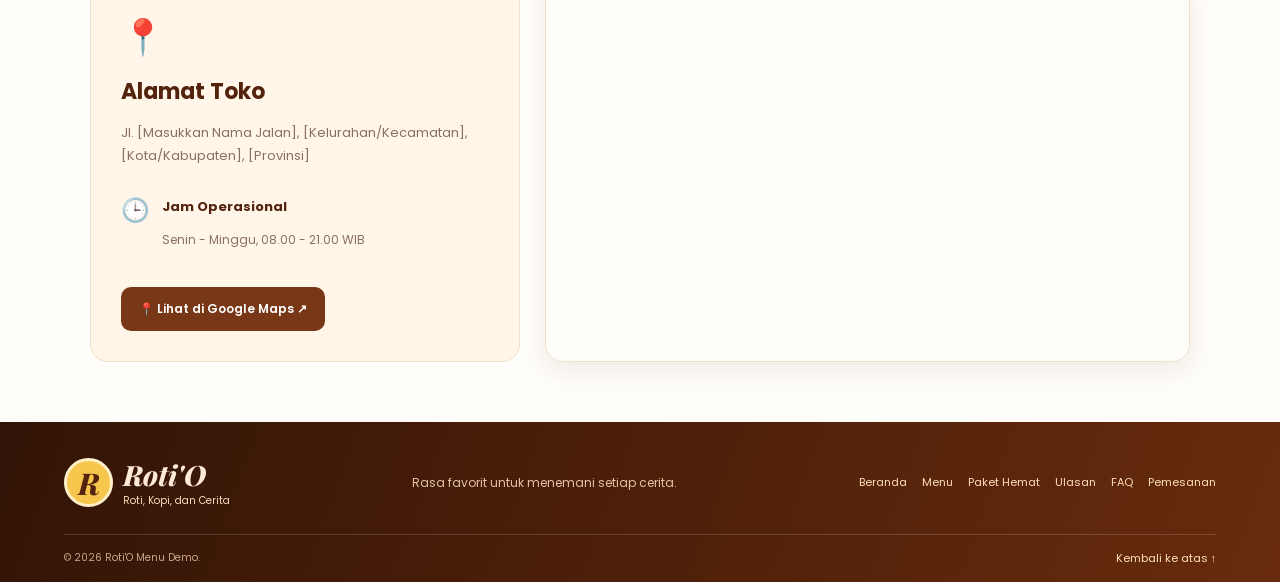
==== commit a9b75c0f: "Add 'Lokasi Toko' link to navigation" ====
--- a/index.html
+++ b/index.html
@@ -27,6 +27,7 @@
     <a href="#ulasan">Ulasan</a>
     <a href="#faq">FAQ</a>
     <a href="#pemesanan">Pesan Sekarang</a>
+    <a href="#lokasi">Lokasi Toko</a>
   </nav>
 
   <button class="header-cart" id="headerCart" aria-label="Buka keranjang">
--- a/style.css
+++ b/style.css
@@ -1254,3 +1254,139 @@
 }
 
 
+/* =========================
+   LOKASI TOKO
+========================= */
+
+.store-location {
+    padding: 60px 5%;
+    background: #fffdf9;
+}
+
+.location-heading {
+    text-align: center;
+    margin-bottom: 35px;
+}
+
+.location-heading h2 {
+    color: #54230e;
+    font-size: 32px;
+    margin: 8px 0;
+}
+
+.location-heading p {
+    color: #896f60;
+    font-size: 13px;
+}
+
+.location-content {
+    display: grid;
+    grid-template-columns: 0.8fr 1.2fr;
+    gap: 25px;
+    max-width: 1100px;
+    margin: auto;
+}
+
+.location-info {
+    background: #fff6e9;
+    border: 1px solid #f0dfca;
+    border-radius: 18px;
+    padding: 30px;
+}
+
+.location-icon {
+    font-size: 35px;
+}
+
+.location-info h3 {
+    color: #54230e;
+    font-size: 22px;
+    margin: 12px 0;
+}
+
+.location-info > p {
+    color: #896f60;
+    font-size: 13px;
+    line-height: 1.8;
+}
+
+.location-detail {
+    display: flex;
+    gap: 12px;
+    align-items: flex-start;
+    margin: 25px 0;
+}
+
+.location-detail > span {
+    font-size: 23px;
+}
+
+.location-detail b {
+    color: #54230e;
+    font-size: 13px;
+}
+
+.location-detail p {
+    color: #896f60;
+    font-size: 12px;
+    line-height: 1.7;
+}
+
+.location-button {
+    display: inline-block;
+    background: #783716;
+    color: white;
+    padding: 13px 18px;
+    border-radius: 10px;
+    font-size: 12px;
+    font-weight: 600;
+    text-decoration: none;
+    transition: 0.3s;
+}
+
+.location-button:hover {
+    background: #54230e;
+    transform: translateY(-2px);
+}
+
+.location-map {
+    min-height: 330px;
+    border-radius: 18px;
+    overflow: hidden;
+    border: 1px solid #f0dfca;
+    box-shadow: 0 8px 24px rgba(83, 40, 17, .09);
+}
+
+.location-map iframe {
+    display: block;
+    width: 100%;
+    height: 100%;
+    min-height: 330px;
+    border: 0;
+}
+
+/* Tampilan HP dan tablet */
+@media (max-width: 768px) {
+    .location-content {
+        grid-template-columns: 1fr;
+    }
+
+    .location-heading h2 {
+        font-size: 26px;
+    }
+
+    .location-info {
+        padding: 22px;
+    }
+
+    .location-map {
+        min-height: 280px;
+    }
+
+    .location-map iframe {
+        min-height: 280px;
+    }
+}
+
+
+
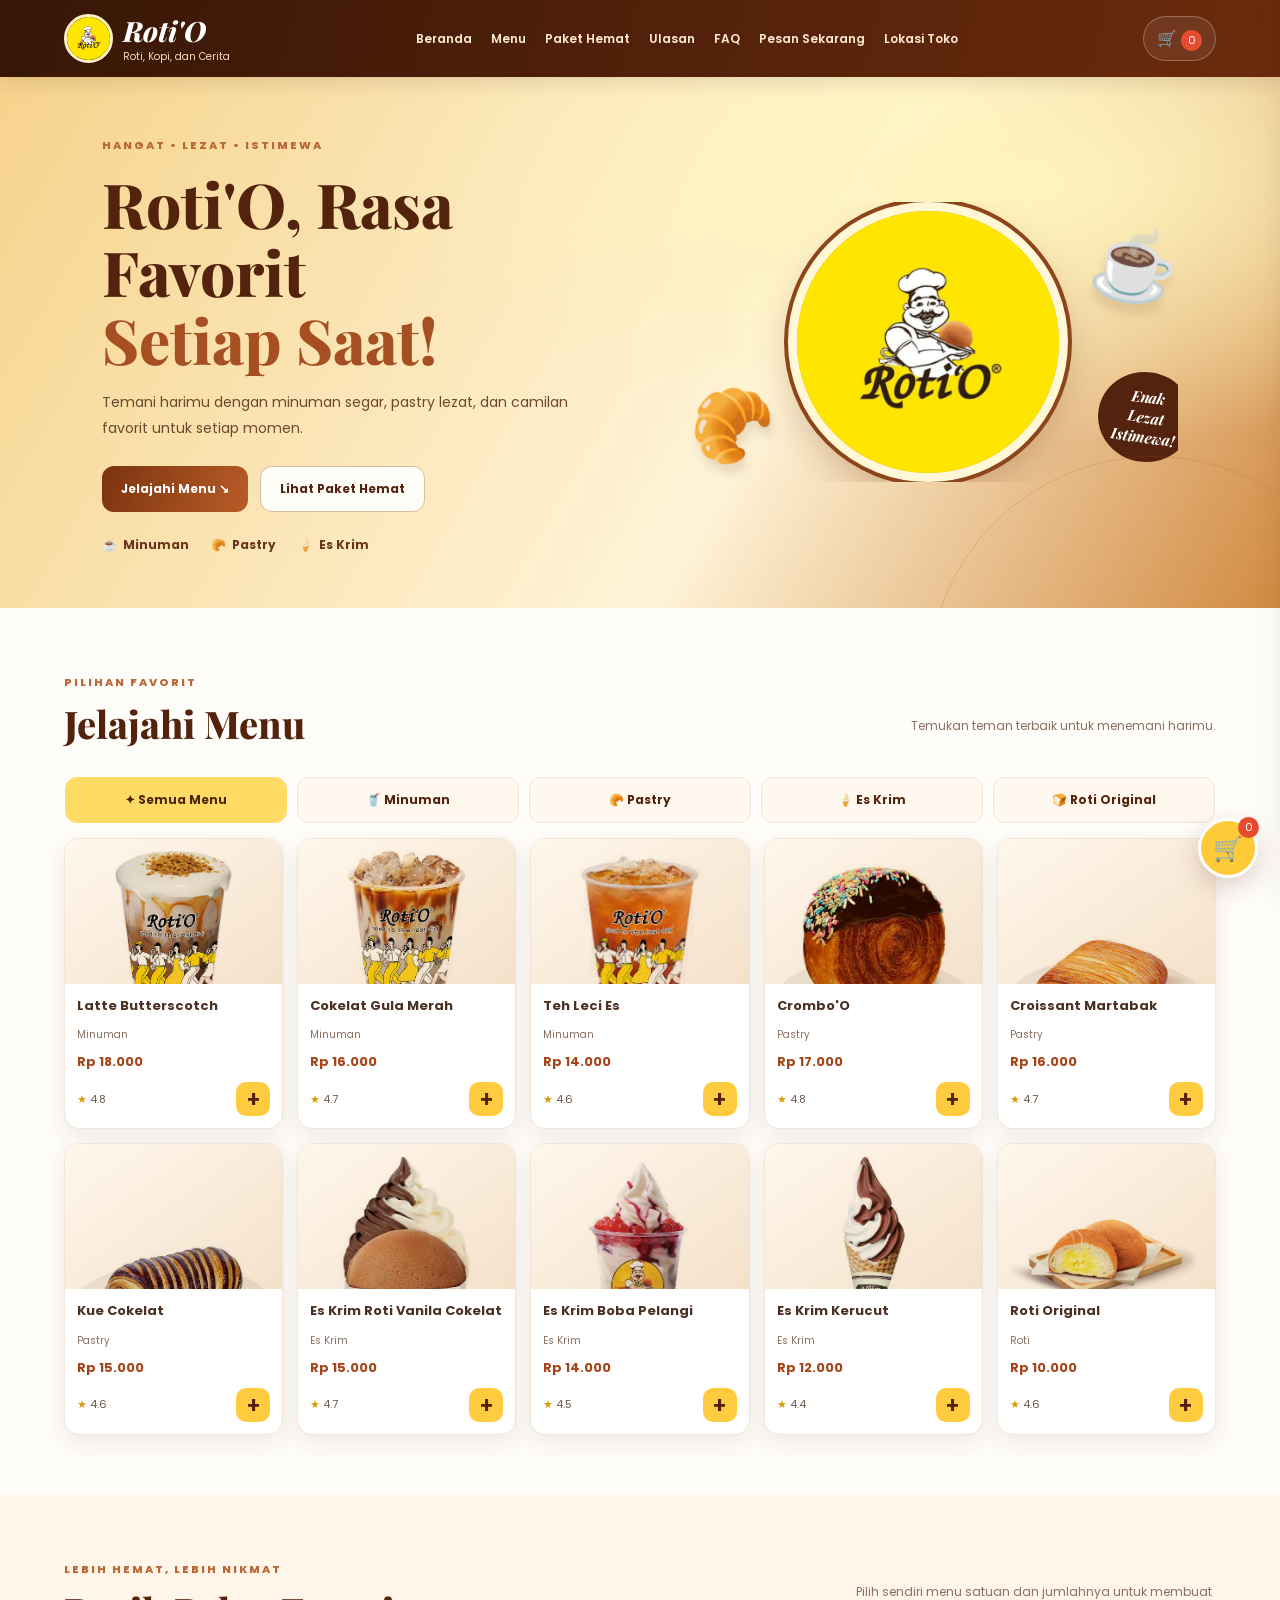
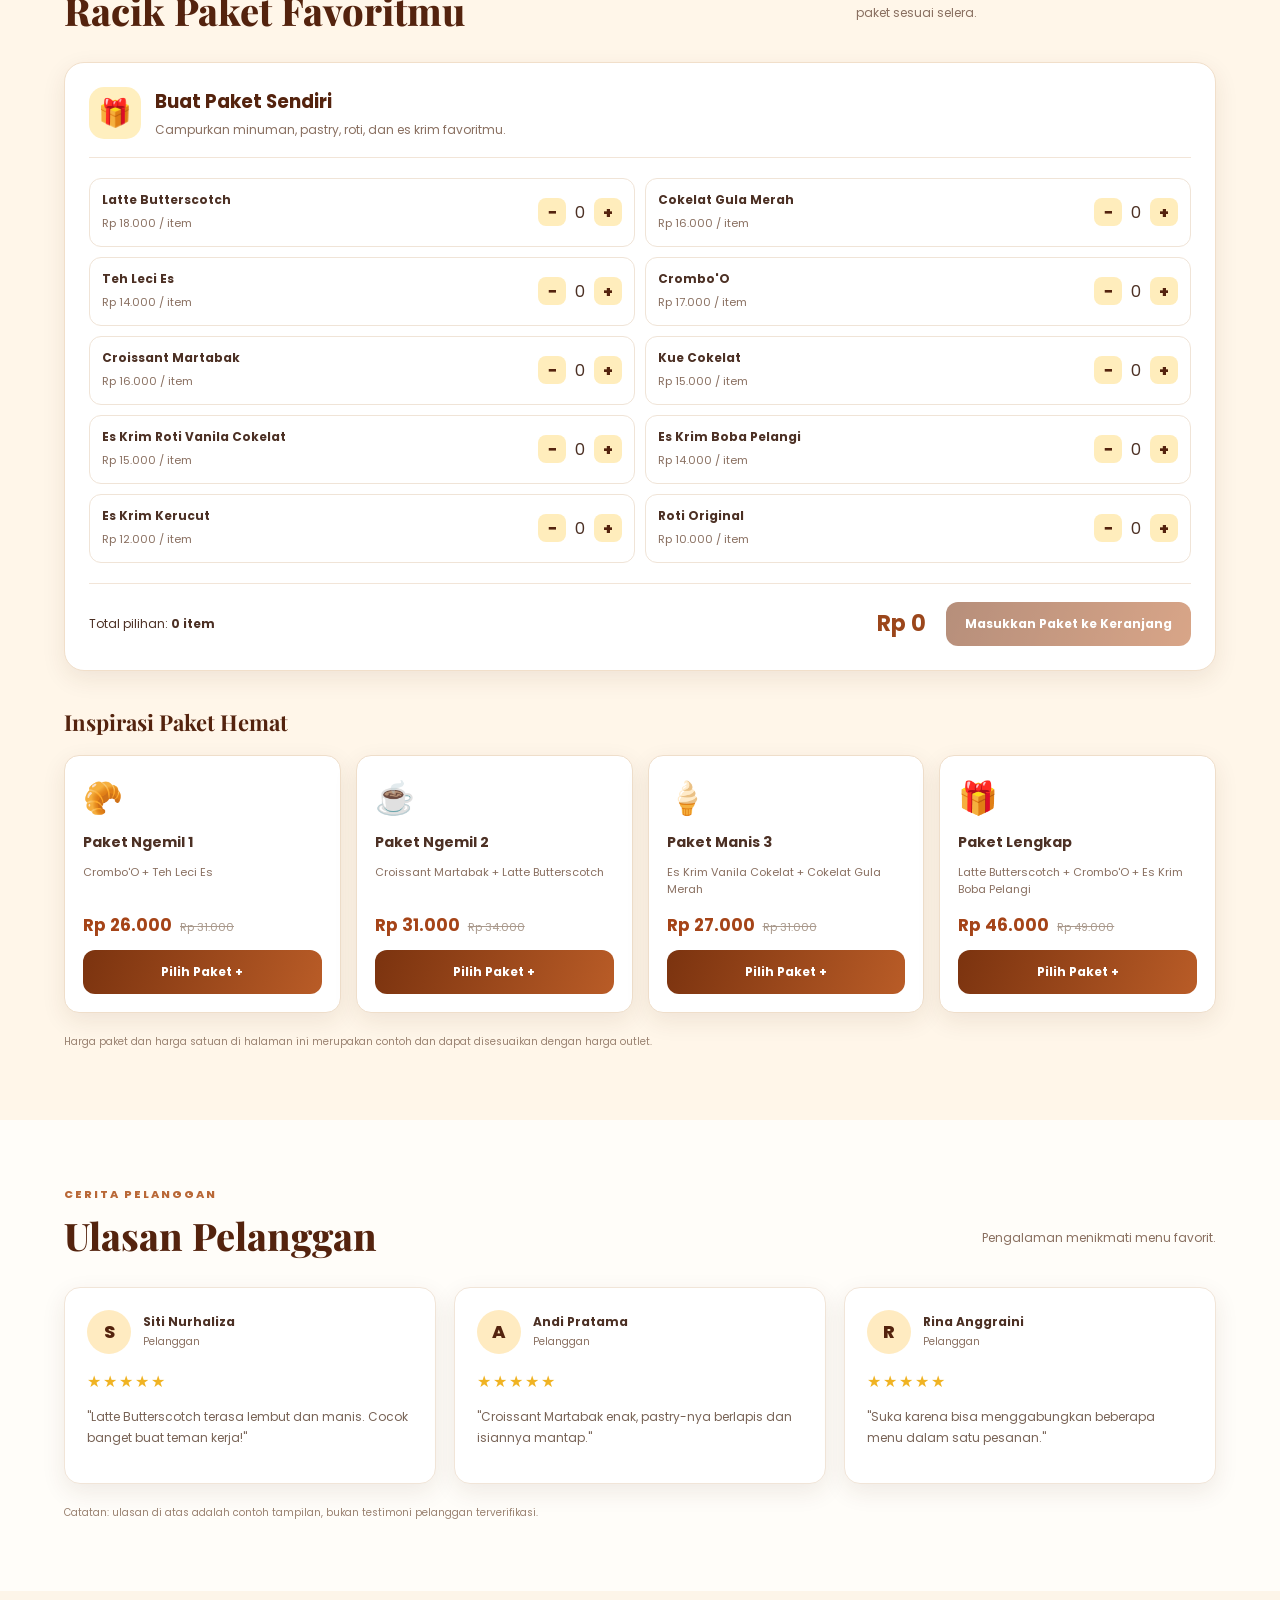
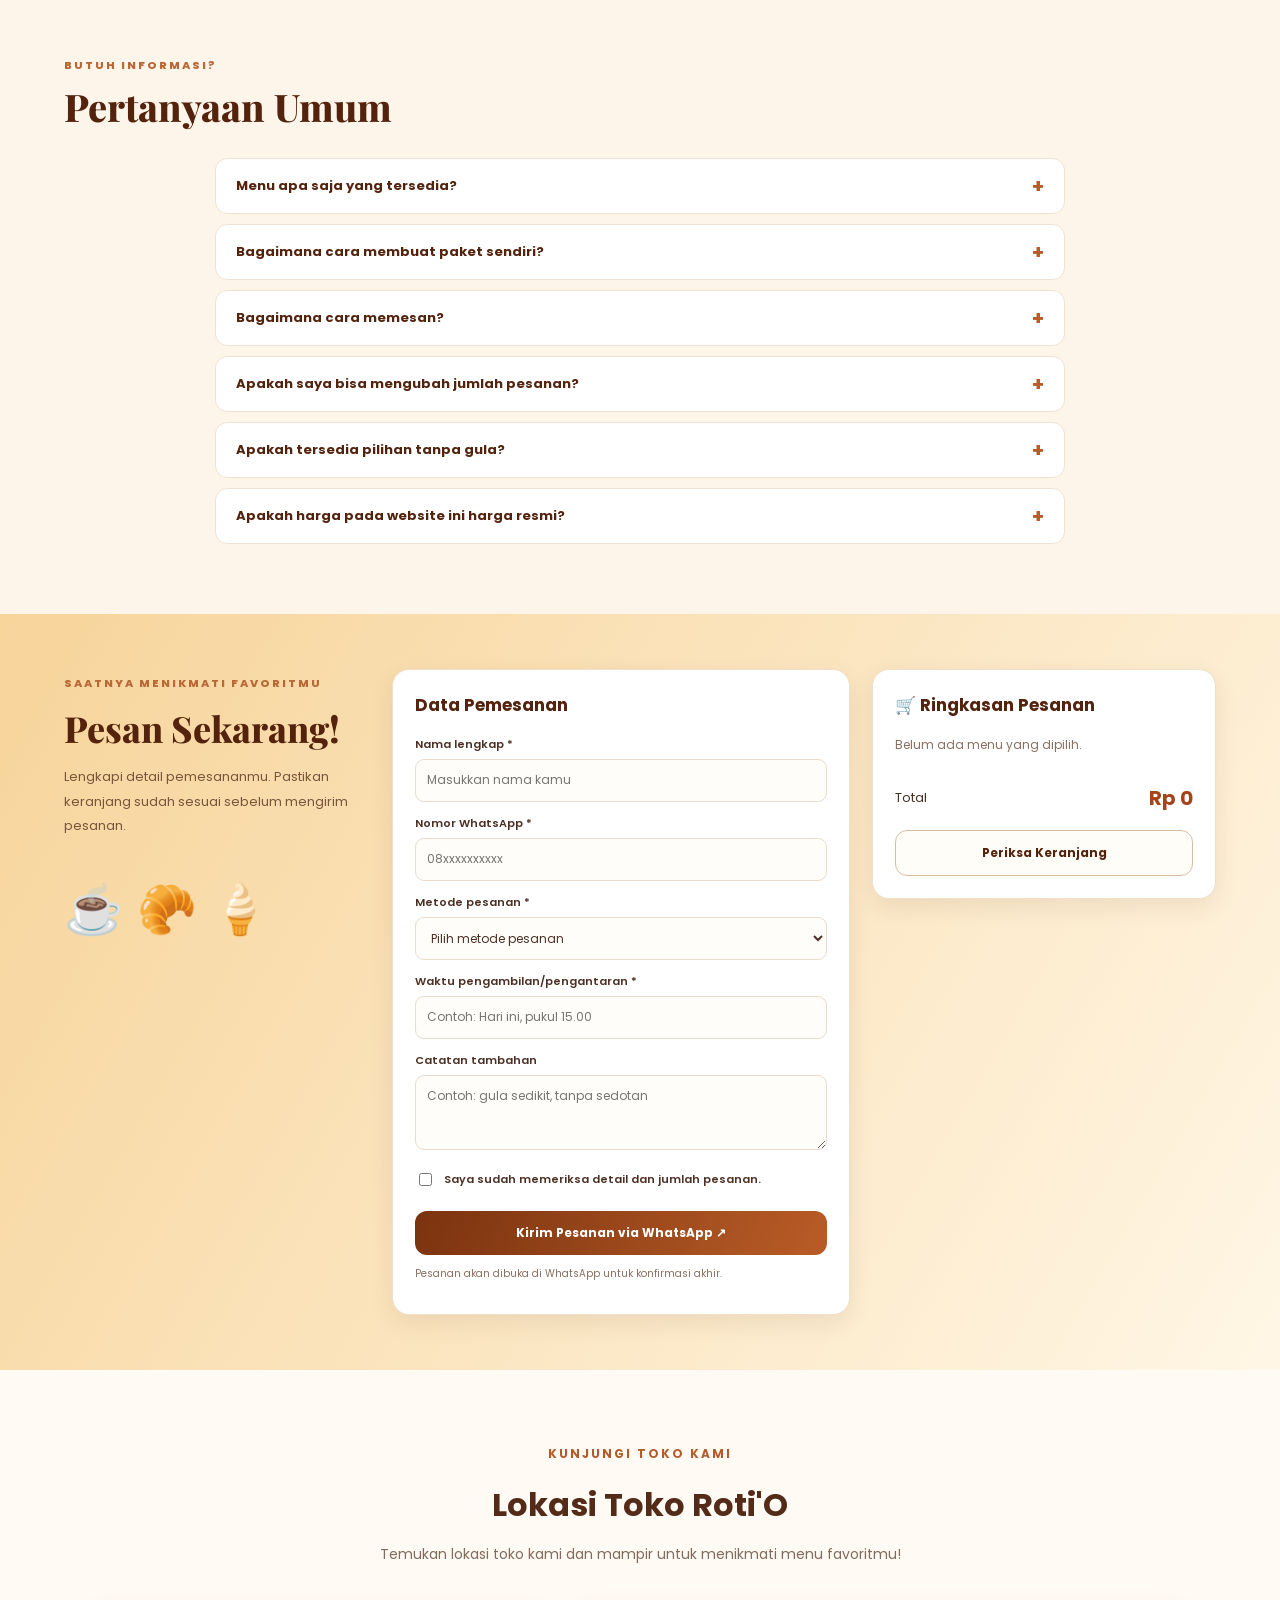
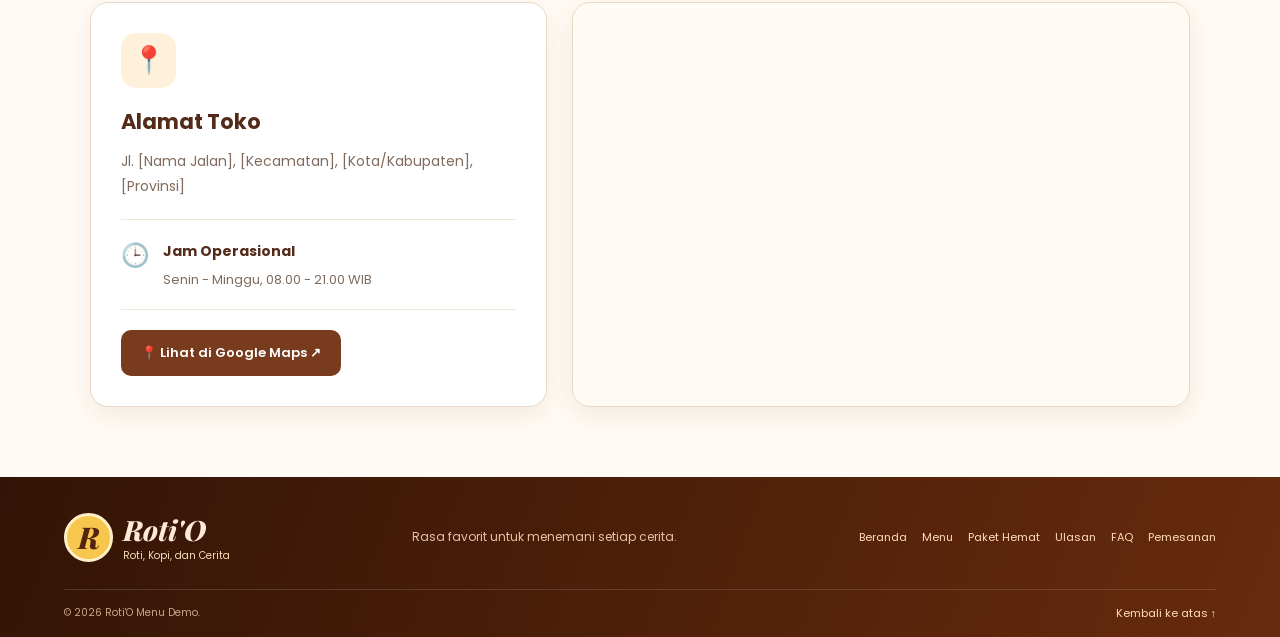
==== commit c739f511: "Refactor store location section in index.html" ====
--- a/index.html
+++ b/index.html
@@ -189,59 +189,56 @@
     </aside>
   </section>
 
+  
+  <section class="store-location" id="lokasi">
+
+      <div class="location-heading">
+          <span class="eyebrow">KUNJUNGI TOKO KAMI</span>
+          <h2>Lokasi Toko Roti'O</h2>
+          <p>
+              Temukan lokasi toko kami dan mampir
+              untuk menikmati menu favoritmu!
+          </p>
+      </div>
+
+      <div class="location-content">
+
+          <div class="location-info">
+              <div class="location-icon">📍</div>
+
+              <h3>Alamat Toko</h3>
+              <p>
+                  Jl. [Nama Jalan], [Kecamatan],
+                  [Kota/Kabupaten], [Provinsi]
+              </p>
+
+              <div class="location-detail">
+                  <span>🕒</span>
+                  <div>
+                      <b>Jam Operasional</b>
+                      <p>Senin - Minggu, 08.00 - 21.00 WIB</p>
+                  </div>
+              </div>
+
+              <a href="https://www.google.com/maps/search/?api=1&query=ALAMAT_TOKO"
+                 target="_blank"
+                 class="location-button">
+                  📍 Lihat di Google Maps ↗
+              </a>
+          </div>
+
+          <div class="location-map">
+              <iframe
+                  src="https://www.google.com/maps?q=Cimahi&output=embed"
+                  loading="lazy"
+                  allowfullscreen>
+              </iframe>
+          </div>
+
+      </div>
+  </section>
+
 </main>
-<!-- BAGIAN LOKASI TOKO -->
-<section class="store-location" id="lokasi">
-
-    <div class="location-heading">
-        <span class="eyebrow">KUNJUNGI TOKO KAMI</span>
-        <h2>Lokasi Toko Roti'O</h2>
-        <p>Temukan lokasi toko kami dan mampir untuk menikmati menu favoritmu!</p>
-    </div>
-
-    <div class="location-content">
-
-        <div class="location-info">
-            <div class="location-icon">📍</div>
-
-            <h3>Alamat Toko</h3>
-
-            <p>
-                Jl. [Masukkan Nama Jalan],
-                [Kelurahan/Kecamatan],
-                [Kota/Kabupaten],
-                [Provinsi]
-            </p>
-
-            <div class="location-detail">
-                <span>🕒</span>
-                <div>
-                    <b>Jam Operasional</b>
-                    <p>Senin - Minggu, 08.00 - 21.00 WIB</p>
-                </div>
-            </div>
-
-            <a
-                href="https://www.google.com/maps/search/?api=1&query=ALAMAT_TOKO"
-                target="_blank"
-                class="location-button">
-                📍 Lihat di Google Maps ↗
-            </a>
-        </div>
-
-        <div class="location-map">
-            <iframe
-                src="https://www.google.com/maps?q=Cimahi&output=embed"
-                width="100%"
-                height="100%"
-                style="border:0;"
-                allowfullscreen=""
-                loading="lazy">
-            </iframe>
-        </div>
-
-    </div>
-</section>
 
 <footer class="footer">
   <div class="footer-main">
--- a/style.css
+++ b/style.css
@@ -1254,139 +1254,190 @@
 }
 
 
+
 /* =========================
-   LOKASI TOKO
+   LOKASI TOKO ROTI'O
 ========================= */
 
-.store-location {
-    padding: 60px 5%;
-    background: #fffdf9;
-}
-
-.location-heading {
+#lokasi.store-location {
+    padding: 70px 6%;
+    background: #fffaf3;
+    box-sizing: border-box;
+}
+
+#lokasi .location-heading {
     text-align: center;
-    margin-bottom: 35px;
-}
-
-.location-heading h2 {
-    color: #54230e;
+    max-width: 650px;
+    margin: 0 auto 35px;
+}
+
+#lokasi .location-heading .eyebrow {
+    display: inline-block;
+    color: #b45b2a;
+    font-size: 12px;
+    font-weight: 700;
+    letter-spacing: 2px;
+    margin-bottom: 10px;
+}
+
+#lokasi .location-heading h2 {
+    color: #542b19;
     font-size: 32px;
-    margin: 8px 0;
-}
-
-.location-heading p {
-    color: #896f60;
-    font-size: 13px;
-}
-
-.location-content {
+    margin: 8px 0 12px;
+}
+
+#lokasi .location-heading p {
+    color: #806b5d;
+    font-size: 14px;
+    line-height: 1.7;
+}
+
+#lokasi .location-content {
     display: grid;
-    grid-template-columns: 0.8fr 1.2fr;
+    grid-template-columns: 0.85fr 1.15fr;
     gap: 25px;
     max-width: 1100px;
     margin: auto;
-}
-
-.location-info {
-    background: #fff6e9;
-    border: 1px solid #f0dfca;
+    align-items: stretch;
+}
+
+#lokasi .location-info {
+    background: #ffffff;
+    border: 1px solid #ead8c6;
     border-radius: 18px;
     padding: 30px;
-}
-
-.location-icon {
-    font-size: 35px;
-}
-
-.location-info h3 {
-    color: #54230e;
-    font-size: 22px;
-    margin: 12px 0;
-}
-
-.location-info > p {
-    color: #896f60;
+    box-shadow: 0 8px 25px rgba(84, 43, 25, 0.07);
+    box-sizing: border-box;
+}
+
+#lokasi .location-icon {
+    width: 55px;
+    height: 55px;
+    display: flex;
+    align-items: center;
+    justify-content: center;
+    background: #fff0dc;
+    border-radius: 15px;
+    font-size: 27px;
+    margin-bottom: 18px;
+}
+
+#lokasi .location-info h3 {
+    color: #542b19;
+    font-size: 21px;
+    margin: 0 0 12px;
+}
+
+#lokasi .location-info > p {
+    color: #806b5d;
+    font-size: 14px;
+    line-height: 1.8;
+    margin: 0;
+}
+
+#lokasi .location-detail {
+    display: flex;
+    align-items: flex-start;
+    gap: 13px;
+    padding: 18px 0;
+    margin: 20px 0;
+    border-top: 1px solid #f0e5d9;
+    border-bottom: 1px solid #f0e5d9;
+}
+
+#lokasi .location-detail > span {
+    font-size: 23px;
+}
+
+#lokasi .location-detail b {
+    color: #542b19;
+    font-size: 14px;
+}
+
+#lokasi .location-detail p {
+    color: #806b5d;
     font-size: 13px;
-    line-height: 1.8;
-}
-
-.location-detail {
-    display: flex;
-    gap: 12px;
-    align-items: flex-start;
-    margin: 25px 0;
-}
-
-.location-detail > span {
-    font-size: 23px;
-}
-
-.location-detail b {
-    color: #54230e;
+    margin: 7px 0 0;
+    line-height: 1.6;
+}
+
+#lokasi .location-button {
+    display: inline-block;
+    background: #783b1d;
+    color: white;
+    text-decoration: none;
+    padding: 13px 20px;
+    border-radius: 10px;
     font-size: 13px;
-}
-
-.location-detail p {
-    color: #896f60;
-    font-size: 12px;
-    line-height: 1.7;
-}
-
-.location-button {
-    display: inline-block;
-    background: #783716;
-    color: white;
-    padding: 13px 18px;
-    border-radius: 10px;
-    font-size: 12px;
     font-weight: 600;
-    text-decoration: none;
     transition: 0.3s;
 }
 
-.location-button:hover {
-    background: #54230e;
+#lokasi .location-button:hover {
+    background: #542b19;
     transform: translateY(-2px);
 }
 
-.location-map {
-    min-height: 330px;
+#lokasi .location-map {
+    min-height: 350px;
     border-radius: 18px;
     overflow: hidden;
-    border: 1px solid #f0dfca;
-    box-shadow: 0 8px 24px rgba(83, 40, 17, .09);
-}
-
-.location-map iframe {
+    border: 1px solid #ead8c6;
+    box-shadow: 0 8px 25px rgba(84, 43, 25, 0.08);
+}
+
+#lokasi .location-map iframe {
     display: block;
     width: 100%;
     height: 100%;
-    min-height: 330px;
+    min-height: 350px;
     border: 0;
 }
 
-/* Tampilan HP dan tablet */
+/* Tampilan tablet dan HP */
 @media (max-width: 768px) {
-    .location-content {
+    #lokasi.store-location {
+        padding: 45px 5%;
+    }
+
+    #lokasi .location-heading {
+        margin-bottom: 25px;
+    }
+
+    #lokasi .location-heading h2 {
+        font-size: 25px;
+    }
+
+    #lokasi .location-content {
         grid-template-columns: 1fr;
-    }
-
-    .location-heading h2 {
-        font-size: 26px;
-    }
-
-    .location-info {
-        padding: 22px;
-    }
-
-    .location-map {
-        min-height: 280px;
-    }
-
-    .location-map iframe {
-        min-height: 280px;
-    }
-}
-
-
-
+        gap: 18px;
+    }
+
+    #lokasi .location-info {
+        padding: 23px;
+    }
+
+    #lokasi .location-map {
+        min-height: 270px;
+    }
+
+    #lokasi .location-map iframe {
+        min-height: 270px;
+    }
+}
+
+@media (max-width: 400px) {
+    #lokasi .location-heading h2 {
+        font-size: 22px;
+    }
+
+    #lokasi .location-info {
+        padding: 18px;
+    }
+
+    #lokasi .location-button {
+        width: 100%;
+        box-sizing: border-box;
+        text-align: center;
+    }
+}
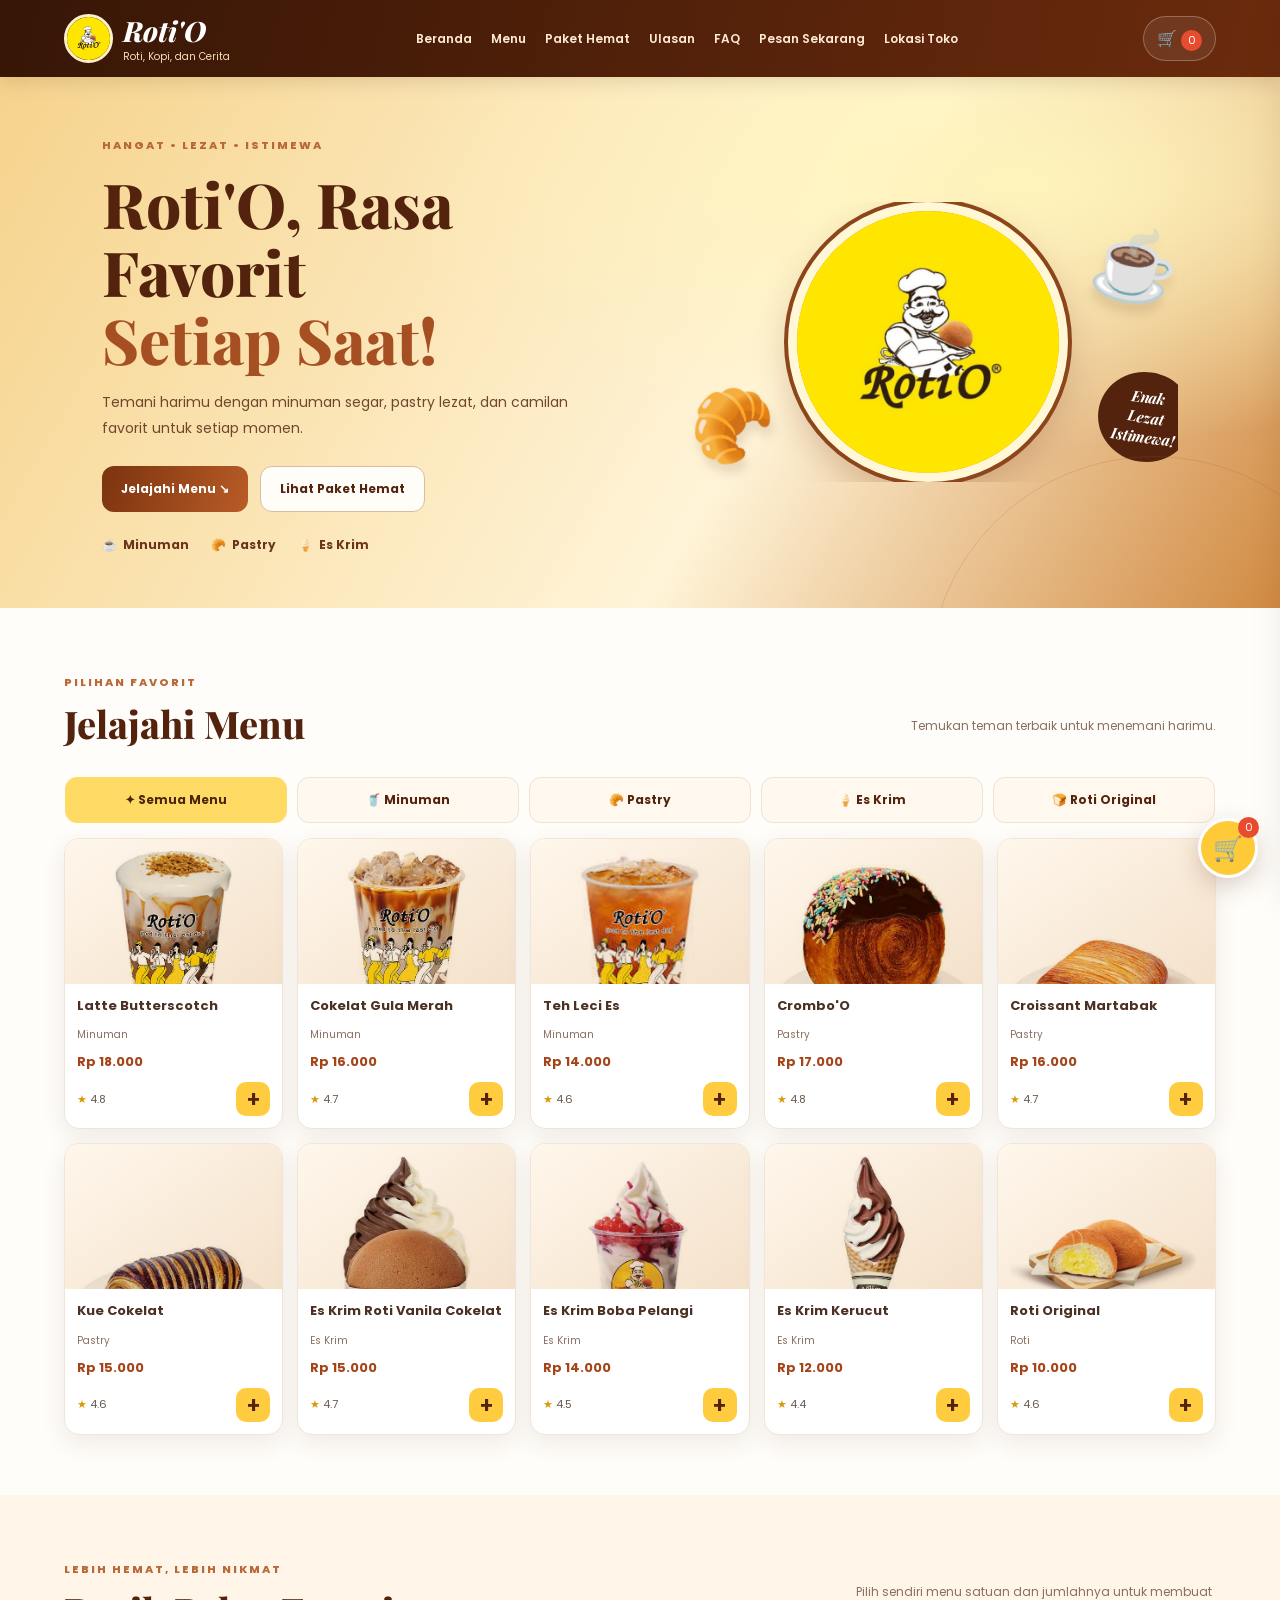
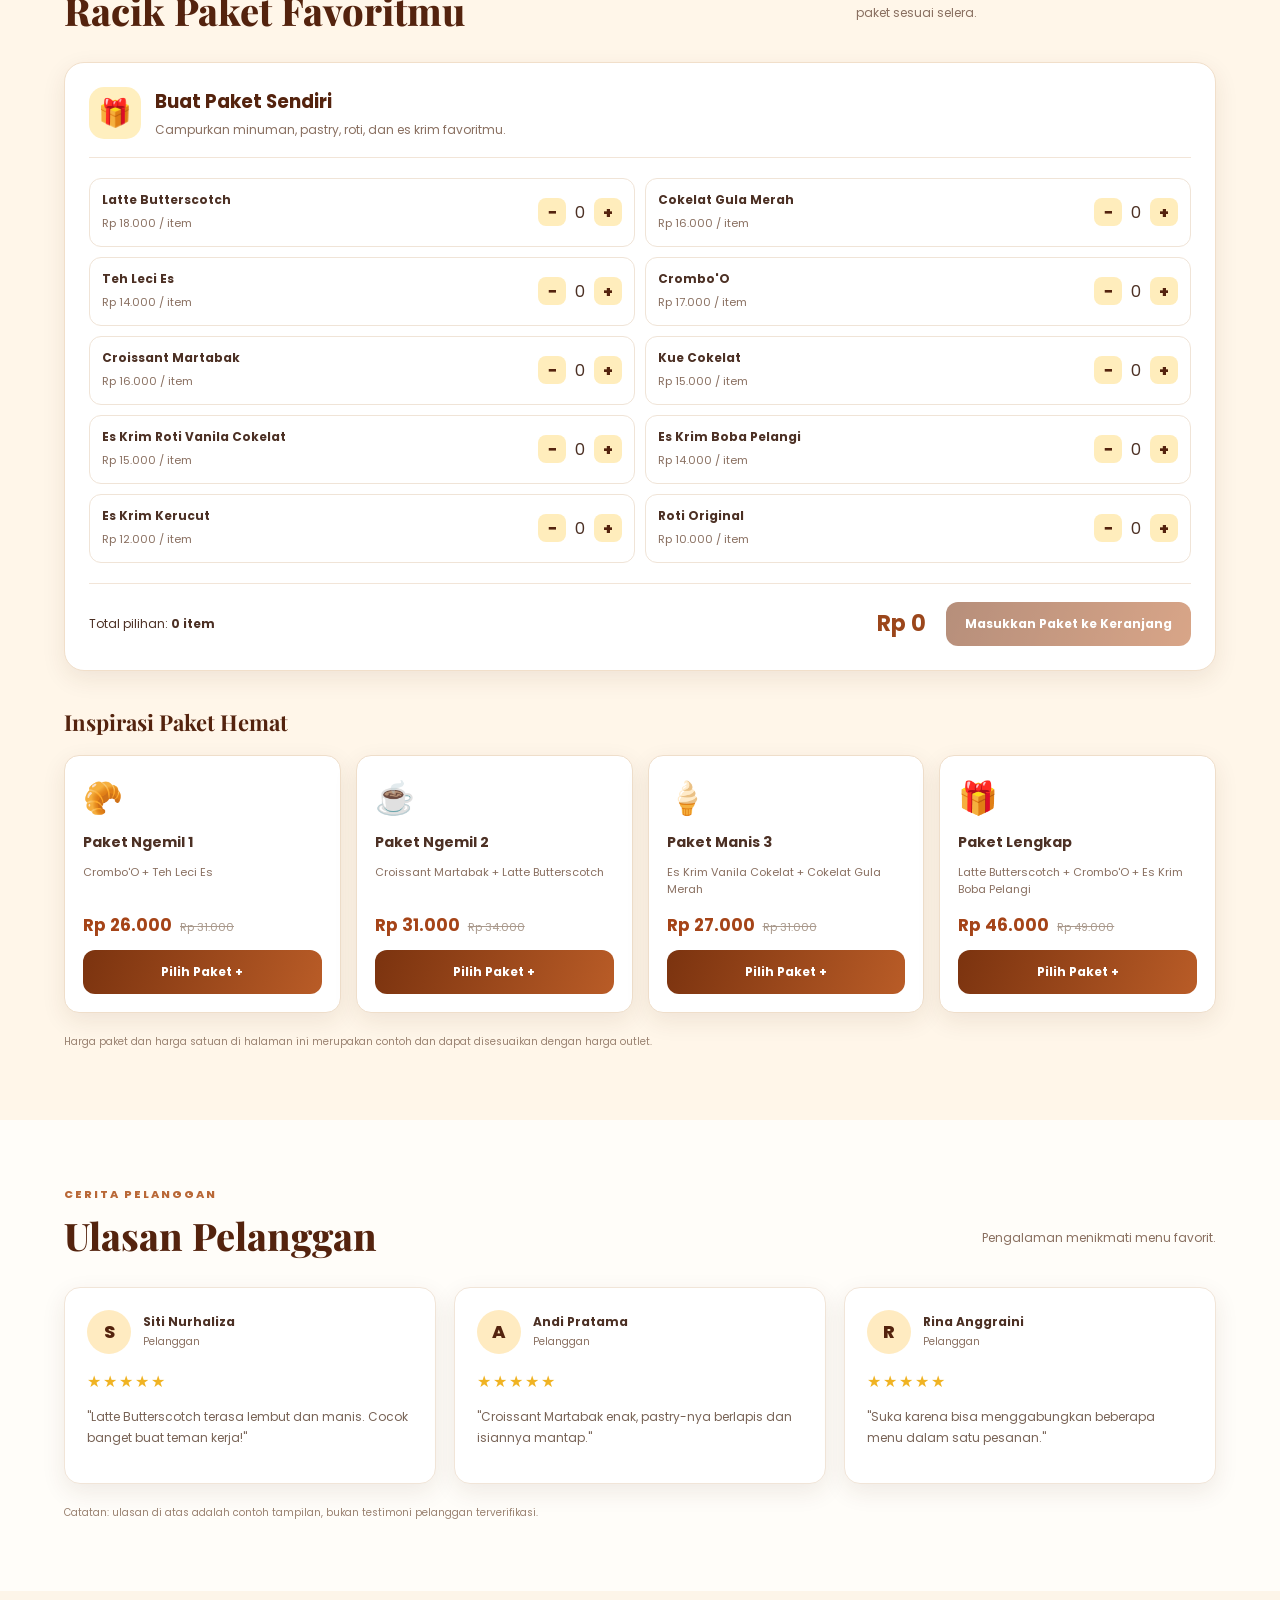
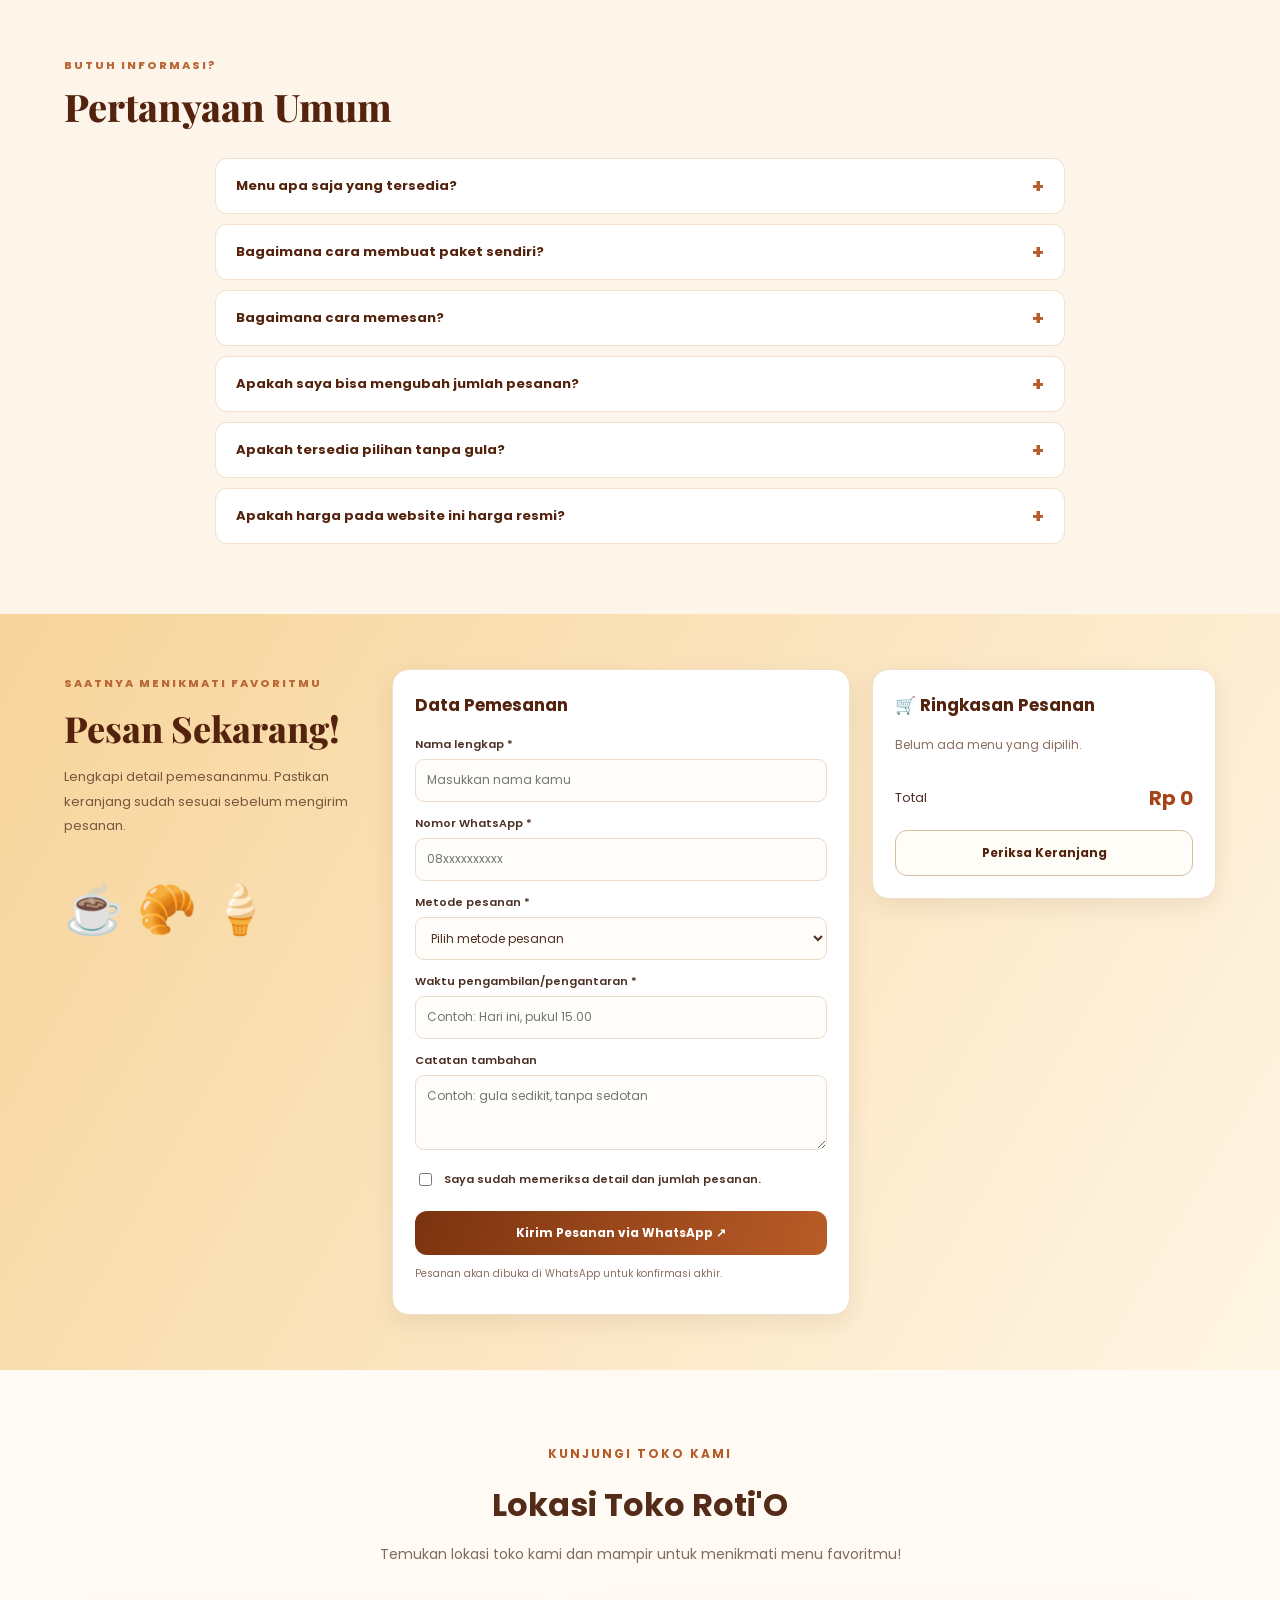
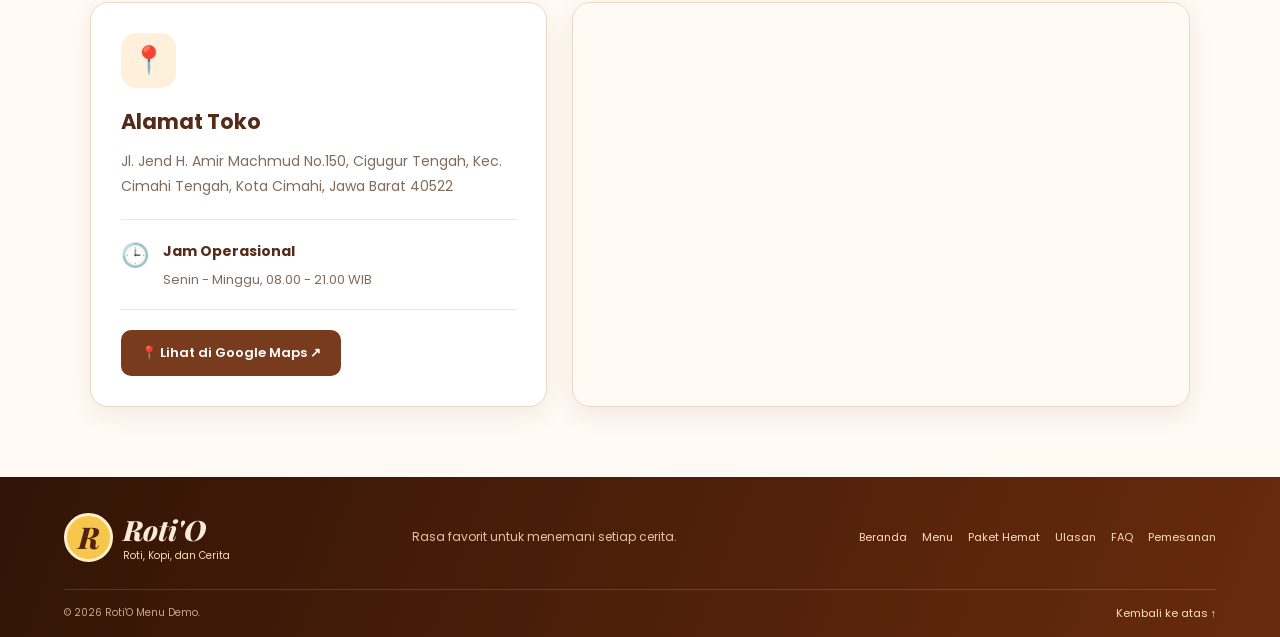
==== commit 37f49f40: "Update index.html" ====
--- a/index.html
+++ b/index.html
@@ -208,8 +208,7 @@
 
               <h3>Alamat Toko</h3>
               <p>
-                  Jl. [Nama Jalan], [Kecamatan],
-                  [Kota/Kabupaten], [Provinsi]
+                  Jl. Jend H. Amir Machmud No.150, Cigugur Tengah, Kec. Cimahi Tengah, Kota Cimahi, Jawa Barat 40522
               </p>
 
               <div class="location-detail">
@@ -220,7 +219,7 @@
                   </div>
               </div>
 
-              <a href="https://www.google.com/maps/search/?api=1&query=ALAMAT_TOKO"
+              <a href="https://maps.app.goo.gl/eAX1Vd6huvfvRqgf9?g_st=ac"
                  target="_blank"
                  class="location-button">
                   📍 Lihat di Google Maps ↗
@@ -229,7 +228,7 @@
 
           <div class="location-map">
               <iframe
-                  src="https://www.google.com/maps?q=Cimahi&output=embed"
+                  src="https://www.google.com/maps/embed?pb=!1m14!1m8!1m3!1d7922.240208787031!2d107.5516527!3d-6.8762108!3m2!1i1024!2i768!4f13.1!3m3!1m2!1s0x2e68e5e55989d4a5%3A0x6aa16926b59cdbc6!2sRoti%20O%20Coffee%20Cimahi!5e0!3m2!1sid!2sid!4v1794882165257!5m2!1sid!2sid" width="600" height="450" style="border:0;" allowfullscreen="" loading="lazy" referrerpolicy="strict-origin-when-cross-origin"></iframe>
                   loading="lazy"
                   allowfullscreen>
               </iframe>
--- a/style.css
+++ b/style.css
@@ -1441,3 +1441,89 @@
         text-align: center;
     }
 }
+
+/* ===== RESPONSIVE ===== */
+html, body { overflow-x: hidden; }
+img, iframe { max-width: 100%; }
+
+/* Tablet */
+@media (max-width: 1024px) {
+  .menu-grid { grid-template-columns: repeat(3, minmax(0, 1fr)); }
+  .preset-grid { grid-template-columns: repeat(2, minmax(0, 1fr)); }
+  .order-section { grid-template-columns: 1fr 1fr; }
+  .order-intro { grid-column: 1 / -1; }
+}
+
+/* Navigasi jadi tombol ☰ */
+@media (max-width: 900px) {
+  .header { flex-wrap: wrap; padding: 10px 5%; }
+  .menu-toggle { display: block; margin-left: auto; }
+  .navigation {
+    display: none;
+    order: 5;
+    width: 100%;
+    flex-direction: column;
+    align-items: flex-start;
+    gap: 0;
+    padding-top: 8px;
+  }
+  .navigation.open { display: flex; }
+  .navigation a {
+    width: 100%;
+    padding: 12px 4px;
+    font-size: 14px;
+    border-top: 1px solid #ffffff22;
+  }
+}
+
+/* HP */
+@media (max-width: 768px) {
+  .section { padding: 45px 5%; }
+  .section-heading { flex-direction: column; align-items: flex-start; }
+  .menu-grid { grid-template-columns: repeat(2, minmax(0, 1fr)); }
+  .package-choices { grid-template-columns: 1fr; }
+  .review-grid { grid-template-columns: 1fr; }
+  .order-section { grid-template-columns: 1fr; padding: 40px 5%; }
+  .order-summary { position: static; }
+  .footer-main, .footer-bottom { flex-direction: column; align-items: flex-start; }
+}
+
+@media (max-width: 480px) {
+  .preset-grid { grid-template-columns: 1fr; }
+  .brand b { font-size: 24px; }
+  .cart-panel { width: 100%; }
+}
+
+@media screen and (max-width: 480px) {
+  .hero-visual {
+    justify-content: center;
+    align-items: center;
+    overflow: visible;      /* hilangkan kotak samar di belakang lingkaran */
+    padding: 10px 0 20px;
+  }
+
+  .hero-circle { margin: 0 auto; }
+
+  .food-one { left: 6%; bottom: 10px; }
+  .food-two { right: 6%; top: 10px; }
+  .hero-sticker { right: 6%; bottom: 10px; }
+}
+
+@media screen and (max-width: 480px) {
+  .hero-visual {
+    display: flex !important;
+    justify-content: center !important;
+    align-items: center !important;
+    overflow: visible !important;
+    padding: 10px 0 24px !important;
+  }
+
+  .hero-circle {
+    margin: 0 auto !important;
+    box-shadow: 0 10px 22px #78371630 !important;
+  }
+
+  .food-one   { left: 6% !important;  bottom: 14px !important; }
+  .food-two   { right: 6% !important; top: 14px !important; }
+  .hero-sticker { right: 6% !important; bottom: 14px !important; }
+}
